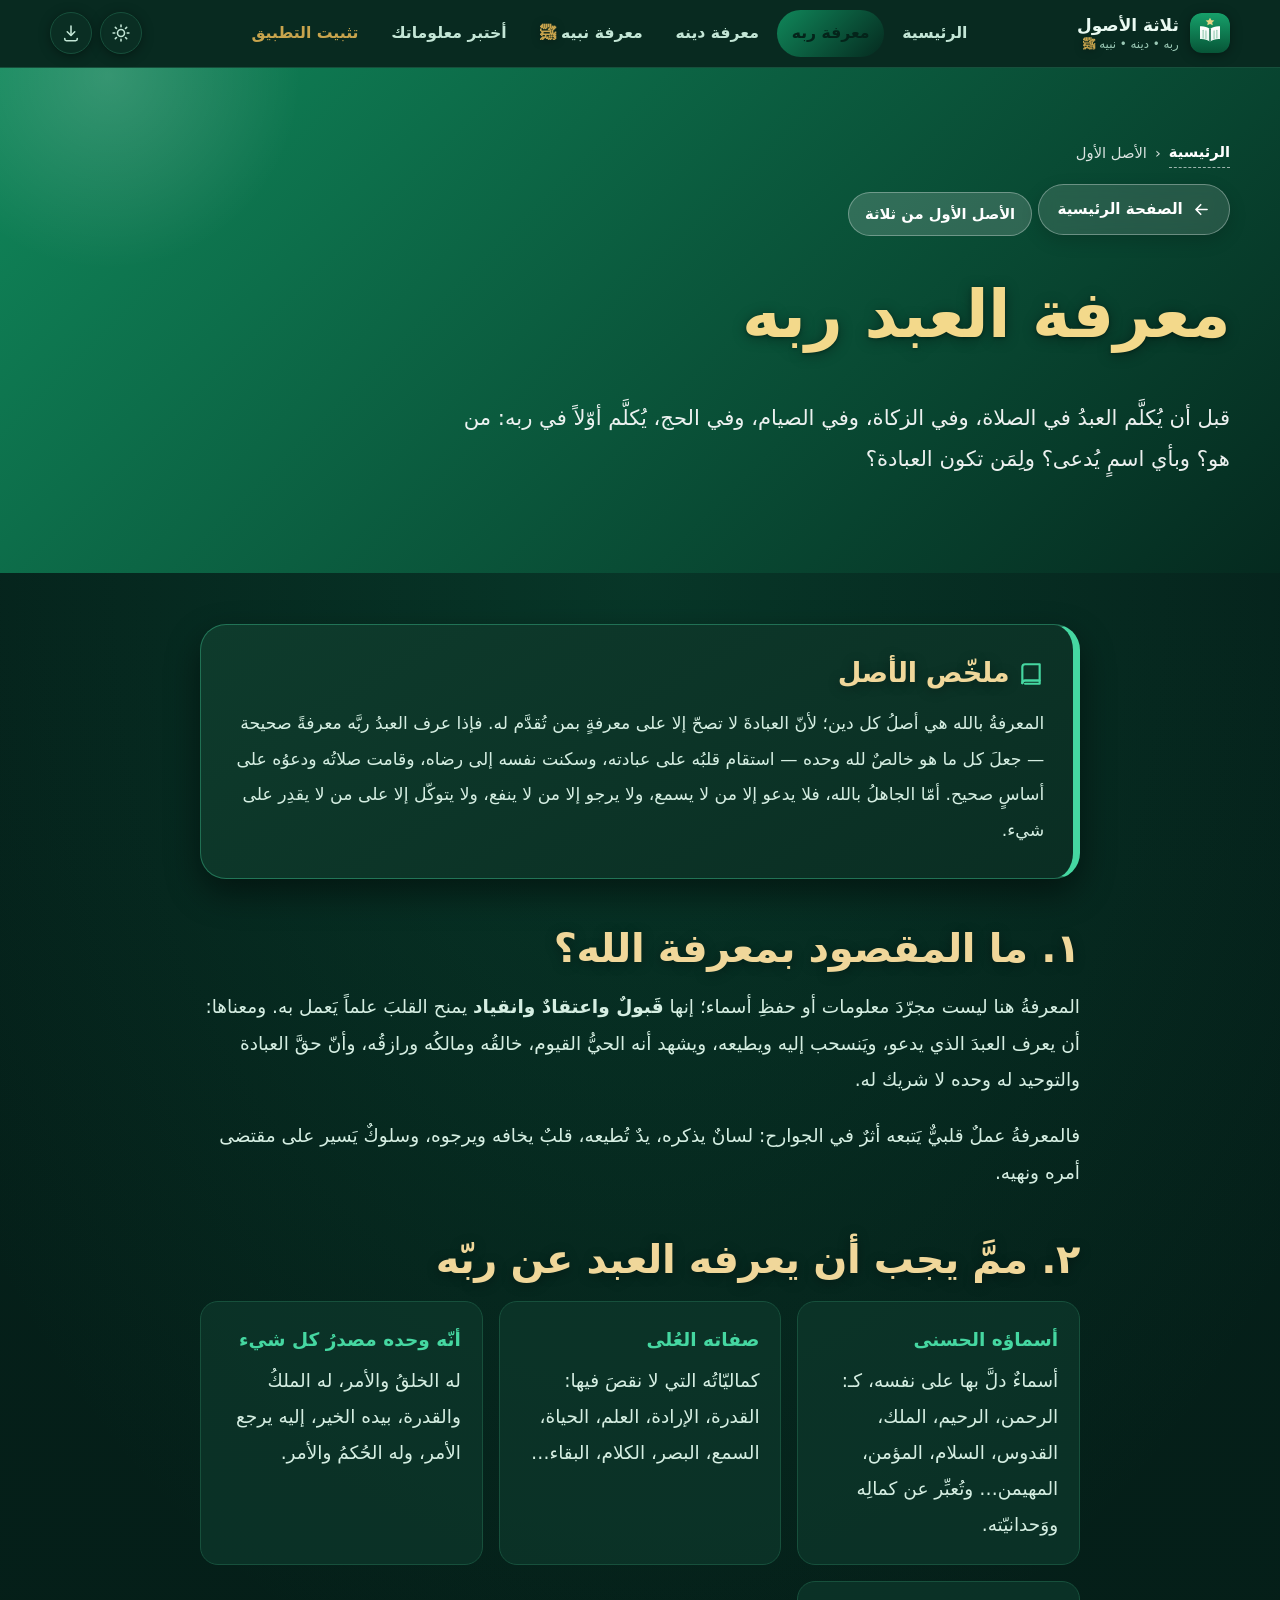
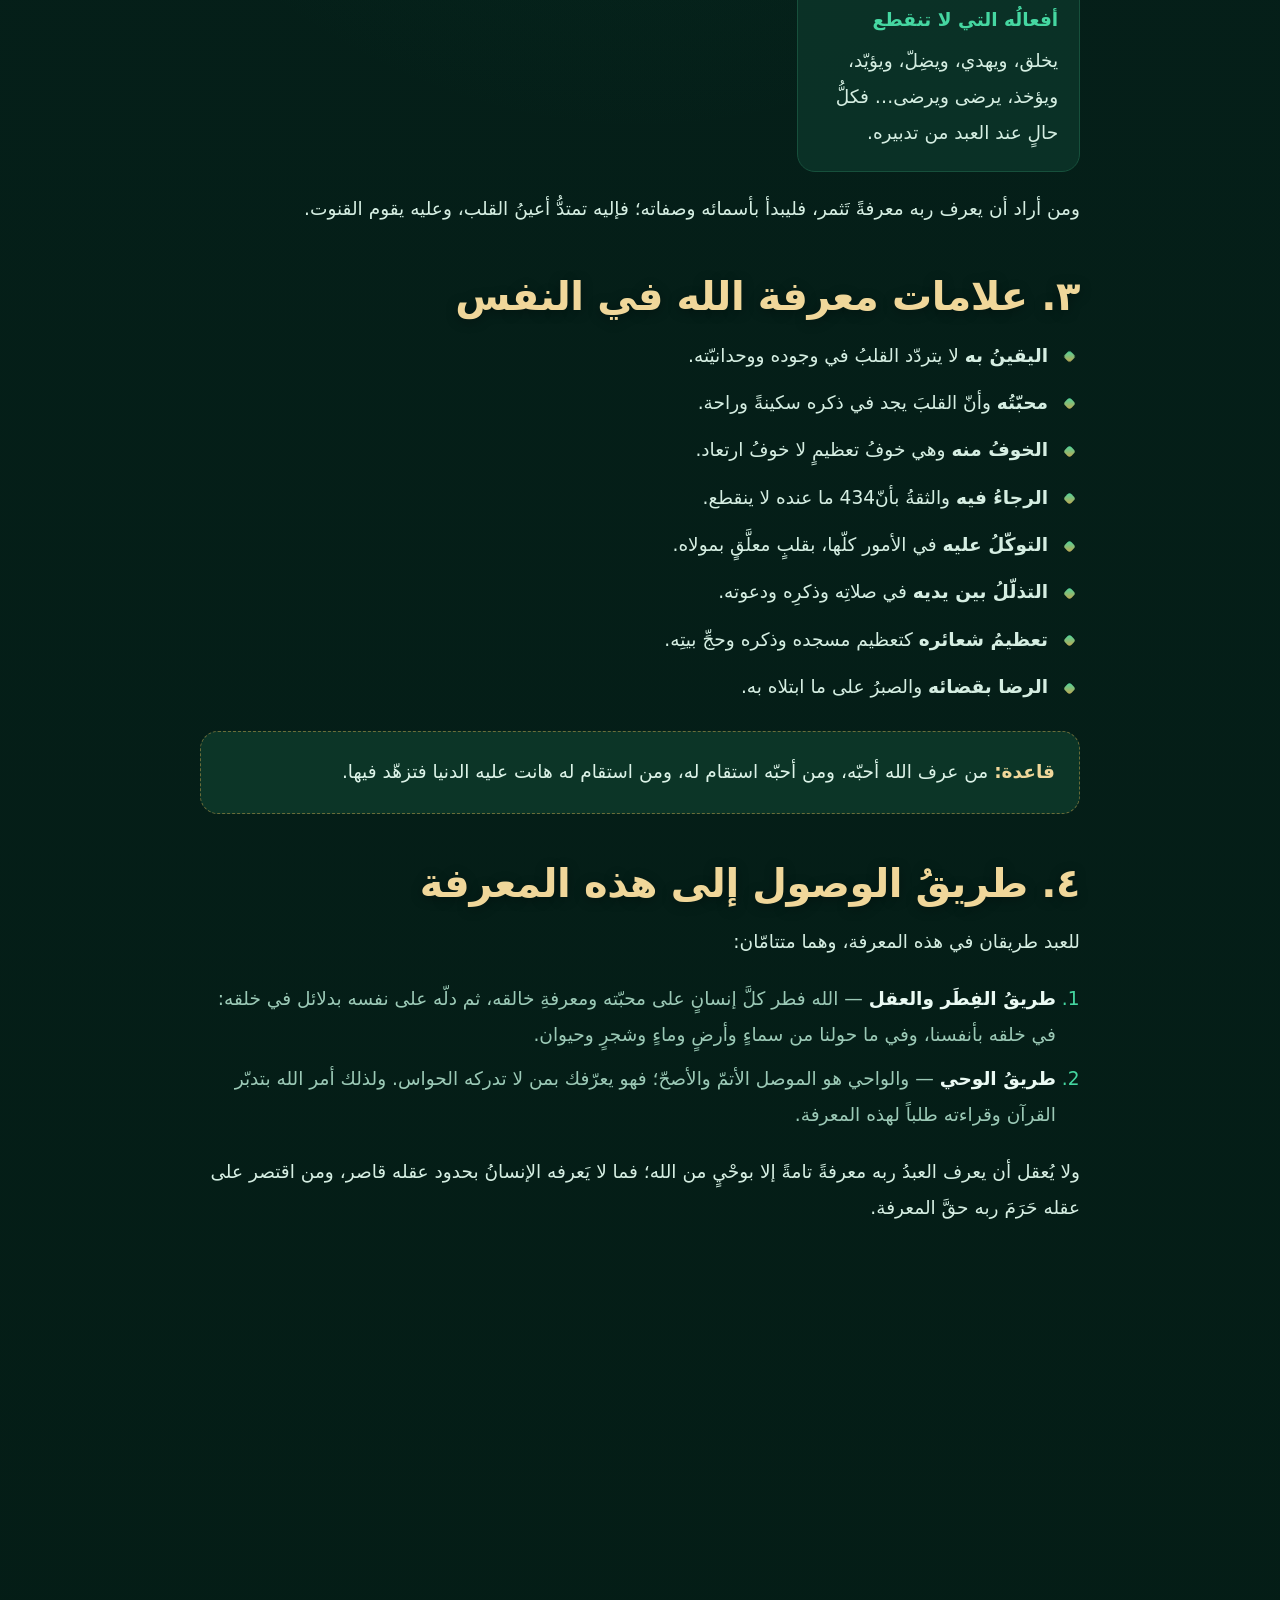
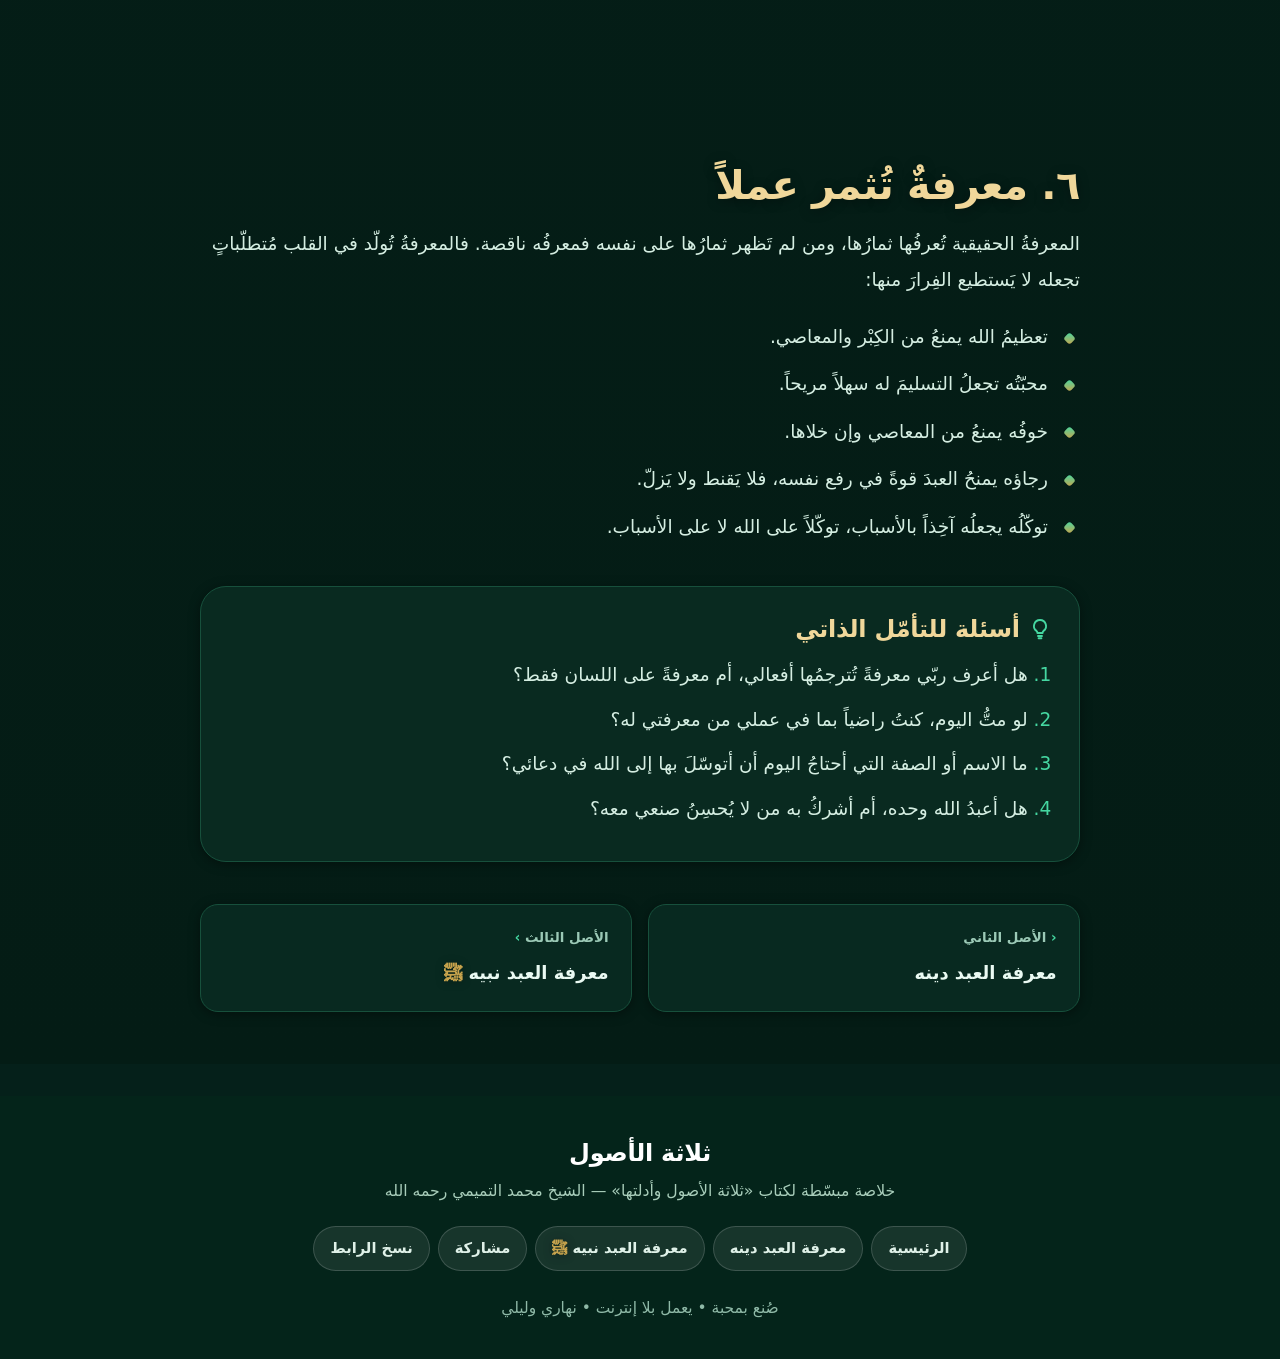
==== asl-1.html @ fb306913 "إضافة تثبيت التطبيق في القائمة الرئيسية + مسار موحد + تنبيه احتياطي" ====
<!DOCTYPE html>
<html lang="ar" dir="rtl">
<head>
<meta charset="UTF-8">
<meta name="viewport" content="width=device-width, initial-scale=1">
<title>الأصل الأول: معرفة العبد ربه | ثلاثة الأصول</title>
<meta name="description" content="أصل كل دين أن يعرف العبد ربه معرفة صحيحة؛ فيُنسب إليه ما هو خالص لله وحده، ويعبده على النحو الذي يريد.">
<meta name="theme-color" content="#0e8253">
<link rel="icon" href="assets/img/favicon-32.png" sizes="32x32" type="image/png">
<link rel="icon" href="assets/img/logo.svg" type="image/svg+xml">
<link rel="manifest" href="manifest.json">
<link rel="apple-touch-icon" href="assets/img/icon-180.png">
<meta name="mobile-web-app-capable" content="yes">
<meta name="apple-mobile-web-app-capable" content="yes">
<meta name="apple-mobile-web-app-status-bar-style" content="black-translucent">
<meta name="apple-mobile-web-app-title" content="ثلاثة الأصول">
<link rel="stylesheet" href="assets/css/styles.css">
</head>
<body class="page">

<div class="progress" aria-hidden="true"><span id="progressBar"></span></div>

<header class="header">
  <div class="container">
    <a class="brand" href="index.html" aria-label="الصفحة الرئيسية — ثلاثة الأصول">
      <img src="assets/img/logo.svg" alt="شعار ثلاثة الأصول" width="40" height="40">
      <span class="brand-text">
        <b>ثلاثة الأصول</b>
        <small>ربه • دينه • نبيه <span class="hz">ﷺ</span></small>
      </span>
    </a>

    <nav class="nav" id="primaryNav" aria-label="التنقل الرئيسي">
      <a href="index.html">الرئيسية</a>
      <a href="asl-1.html">معرفة ربه</a>
      <a href="asl-2.html">معرفة دينه</a>
      <a href="asl-3.html">معرفة نبيه <span class="hz">ﷺ</span></a>
      <a href="quiz.html">أختبر معلوماتك</a>
      <a href="#" id="installNavLink" class="nav-install">تثبيت التطبيق</a>
    </nav>

    <div class="header-tools">
      <button class="icon-btn theme-toggle" type="button" aria-pressed="false" title="تبديل الوضع الليلي/النهاري" aria-label="تبديل الوضع الليلي/النهاري">
        <svg class="sun" viewBox="0 0 24 24" aria-hidden="true"><circle cx="12" cy="12" r="4.2"/><path d="M12 2.5v2M12 19.5v2M2.5 12h2M19.5 12h2M5.2 5.2l1.4 1.4M17.4 17.4l1.4 1.4M18.8 5.2l-1.4 1.4M6.6 17.4l-1.4 1.4"/></svg>
        <svg class="moon" viewBox="0 0 24 24" aria-hidden="true"><path d="M20.5 14.3A8.6 8.6 0 0 1 9.7 3.5a8.6 8.6 0 1 0 10.8 10.8z"/></svg>
      </button>
      <button class="icon-btn install-btn" type="button" id="installBtn" hidden title="تثبيت الموقع على الجهاز" aria-label="تثبيت الموقع على الجهاز">
        <svg viewBox="0 0 24 24" aria-hidden="true"><path d="M12 3.5v11"/><path d="m7.5 10.5 4.5 4.5 4.5-4.5"/><path d="M4.5 18.5v.8a2 2 0 0 0 2 2h11a2 2 0 0 0 2-2v-.8"/></svg>
      </button>
      <button class="icon-btn nav-toggle" type="button" aria-expanded="false" aria-controls="primaryNav" aria-label="فتح القائمة">
        <svg class="bars" viewBox="0 0 24 24" aria-hidden="true"><path d="M4 7h16M4 12h16M4 17h16"/></svg>
        <svg class="close" viewBox="0 0 24 24" aria-hidden="true"><path d="M6 6l12 12M18 6L6 18"/></svg>
      </button>
    </div>
  </div>
</header>

<!-- ===================== ترويسة الصفحة ===================== -->
<section class="page-head">
  <div class="container">
    <nav class="crumbs" aria-label="مسار التصفح">
      <a href="index.html">الرئيسية</a>
      <span aria-hidden="true">‹</span>
      <span>الأصل الأول</span>
    </nav>
    <a class="home-btn" href="index.html" aria-label="العودة إلى الصفحة الرئيسية">
      <svg viewBox="0 0 24 24" aria-hidden="true"><path d="M19 12H5M11 18l-6-6 6-6"/></svg>
      الصفحة الرئيسية
    </a>
    <span class="eyebrow">الأصل الأول من ثلاثة</span>
    <h1>معرفة العبد ربه</h1>
    <p class="lead">
      قبل أن يُكلَّم العبدُ في الصلاة، وفي الزكاة، وفي الصيام، وفي الحج، يُكلَّم أوّلاً في ربه:
      من هو؟ وبأي اسمٍ يُدعى؟ ولِمَن تكون العبادة؟
    </p>
  </div>
</section>

<!-- ===================== المحتوى ===================== -->
<main class="prose">
  <div class="container-narrow">

    <!-- الملخص -->
    <aside class="summary reveal">
      <h2>
        <svg viewBox="0 0 24 24" aria-hidden="true"><path d="M4 5.5A2.5 2.5 0 0 1 6.5 3H20v15H6.5A2.5 2.5 0 0 0 4 20.5z"/><path d="M4 20.5A2.5 2.5 0 0 1 6.5 18H20v3H6.5"/></svg>
        ملخّص الأصل
      </h2>
      <p>
        المعرفةُ بالله هي أصلُ كل دين؛ لأنّ العبادةَ لا تصحّ إلا على معرفةٍ بمن تُقدَّم له.
        فإذا عرف العبدُ ربَّه معرفةً صحيحة — جعلَ كل ما هو خالصٌ لله وحده — استقام قلبُه على عبادته،
        وسكنت نفسه إلى رضاه، وقامت صلاتُه ودعوُه على أساسٍ صحيح. أمّا الجاهلُ بالله، فلا يدعو إلا من لا يسمع،
        ولا يرجو إلا من لا ينفع، ولا يتوكّل إلا على من لا يقدِر على شيء.
      </p>
    </aside>

    <!-- 1 -->
    <section class="reveal">
      <h2>١. ما المقصود بمعرفة الله؟</h2>
      <p>
        المعرفةُ هنا ليست مجرّدَ معلومات أو حفظِ أسماء؛ إنها <b>قَبولٌ واعتقادٌ وانقياد</b> يمنح القلبَ علماً يَعمل به.
        ومعناها: أن يعرف العبدَ الذي يدعو، ويَنسحب إليه ويطيعه، ويشهد أنه الحيُّ القيوم، خالقُه ومالكُه ورازقُه،
        وأنّ حقَّ العبادة والتوحيد له وحده لا شريك له.
      </p>
      <p>
        فالمعرفةُ عملٌ قلبيٌّ يَتبعه أثرٌ في الجوارح: لسانٌ يذكره، يدٌ تُطيعه، قلبٌ يخافه ويرجوه،
        وسلوكٌ يَسير على مقتضى أمره ونهيه.
      </p>
    </section>

    <!-- 2 -->
    <section class="reveal">
      <h2>٢. ممَّ يجب أن يعرفه العبد عن ربّه</h2>
      <div class="list-cards">
        <div>
          <b>أسماؤه الحسنى</b>
          أسماءٌ دلَّ بها على نفسه، كـ: الرحمن، الرحيم، الملك، القدوس، السلام، المؤمن، المهيمن…
          وتُعبِّر عن كمالِه ووَحدانيّته.
        </div>
        <div>
          <b>صفاته العُلى</b>
          كماليّاتُه التي لا نقصَ فيها: القدرة، الإرادة، العلم، الحياة، السمع، البصر، الكلام، البقاء…
        </div>
        <div>
          <b>أنّه وحده مصدرُ كل شيء</b>
          له الخلقُ والأمر، له الملكُ والقدرة، بيده الخير، إليه يرجع الأمر، وله الحُكمُ والأمر.
        </div>
        <div>
          <b>أفعالُه التي لا تنقطع</b>
          يخلق، ويهدي، ويضِلّ، ويؤيّد، ويؤخذ، يرضى ويرضى… فكلُّ حالٍ عند العبد من تدبيره.
        </div>
      </div>
      <p>
        ومن أراد أن يعرف ربه معرفةً تَثمر، فليبدأ بأسمائه وصفاته؛ فإليه تمتدُّ أعينُ القلب، وعليه يقوم القنوت.
      </p>
    </section>

    <!-- 3 -->
    <section class="reveal">
      <h2>٣. علامات معرفة الله في النفس</h2>
      <ul>
        <li><b>اليقينُ به</b> لا يتردّد القلبُ في وجوده ووحدانيّته.</li>
        <li><b>محبّتُه</b> وأنّ القلبَ يجد في ذكره سكينةً وراحة.</li>
        <li><b>الخوفُ منه</b> وهي خوفُ تعظيمٍ لا خوفُ ارتعاد.</li>
        <li><b>الرجاءُ فيه</b> والثقةُ بأنّ434 ما عنده لا ينقطع.</li>
        <li><b>التوكّلُ عليه</b> في الأمور كلّها، بقلبٍ معلَّقٍ بمولاه.</li>
        <li><b>التذلّلُ بين يديه</b> في صلاتِه وذكرِه ودعوته.</li>
        <li><b>تعظيمُ شعائره</b> كتعظيم مسجده وذكره وحجِّ بيتِه.</li>
        <li><b>الرضا بقضائه</b> والصبرُ على ما ابتلاه به.</li>
      </ul>
      <div class="note">
        <b>قاعدة:</b> من عرف الله أحبّه، ومن أحبّه استقام له، ومن استقام له هانت عليه الدنيا فتزهّد فيها.
      </div>
    </section>

    <!-- 4 -->
    <section class="reveal">
      <h2>٤. طريقُ الوصول إلى هذه المعرفة</h2>
      <p>للعبد طريقان في هذه المعرفة، وهما متتامّان:</p>
      <ol>
        <li>
          <b>طريقُ الفِطَر والعقل</b>
          <span class="muted">— الله فطر كلَّ إنسانٍ على محبّته ومعرفةِ خالقه، ثم دلّه على نفسه بدلائل في خلقه: في خلقه بأنفسنا، وفي ما حولنا من سماءٍ وأرضٍ وماءٍ وشجرٍ وحيوان.</span>
        </li>
        <li>
          <b>طريقُ الوحي</b>
          <span class="muted">— والواحي هو الموصل الأتمّ والأصحّ؛ فهو يعرّفك بمن لا تدركه الحواس. ولذلك أمر الله بتدبّر القرآن وقراءته طلباً لهذه المعرفة.</span>
        </li>
      </ol>
      <p class="muted">
        ولا يُعقل أن يعرف العبدُ ربه معرفةً تامةً إلا بوحْيٍ من الله؛ فما لا يَعرفه الإنسانُ بحدود عقله قاصر، ومن اقتصر على عقله حَرَمَ ربه حقَّ المعرفة.
      </p>
    </section>

    <!-- 5 -->
    <section class="reveal">
      <h2>٥. آثارُ معرفة الله في العبد</h2>
      <div class="info-grid">
        <div class="info-item"><b>عبادةٌ صحيحة</b> تَعرف فيها على الله وحده بالعبودية وحده لا غير، فينحاز قلبُه لله.</div>
        <div class="info-item"><b>تركُ المعاصي</b> — من يعرف عظمةَ من عصاه، لا ي还敢 أن يعصيه.</div>
        <div class="info-item"><b>تحسُّنُ الخُلق</b> أخلاقُه تَتحسّن بقدر معرفته، فتزداد عفةً ورحمةً ورؤوفية.</div>
        <div class="info-item"><b>فرحٌ وراحة</b> قلبه لا يَضيق؛ لأنه يعلم أنّه يحوّل عليه.</div>
        <div class="info-item"><b>ثقةٌ بالدين</b> لا يخاف ولا يرتاب في دينٍ جاء به محفوظٌ عند الله.</div>
        <div class="info-item"><b>عيشُ يوم القيامة</b> يتشبّه في الدنيا بأهل الآخرة في خوفِهم وطمعِهم.</div>
      </div>
    </section>

    <!-- 6 -->
    <section class="reveal">
      <h2>٦. معرفةٌ تُثمر عملاً</h2>
      <p>
        المعرفةُ الحقيقية تُعرفُها ثمارُها، ومن لم تَظهر ثمارُها على نفسه فمعرفُه ناقصة.
        فالمعرفةُ تُولّد في القلب مُتطلّباتٍ تجعله لا يَستطيع الفِرارَ منها:
      </p>
      <ul>
        <li>تعظيمُ الله يمنعُ من الكِبْر والمعاصي.</li>
        <li>محبّتُه تجعلُ التسليمَ له سهلاً مريحاً.</li>
        <li>خوفُه يمنعُ من المعاصي وإن خلاها.</li>
        <li>رجاؤه يمنحُ العبدَ قوةً في رفع نفسه، فلا يَقنط ولا يَزلّ.</li>
        <li>توكّلُه يجعلُه آخِذاً بالأسباب، توكّلاً على الله لا على الأسباب.</li>
      </ul>
    </section>

    <!-- تأمل -->
    <section class="reflect reveal">
      <h3>
        <svg viewBox="0 0 24 24" style="width:24px;height:24px;fill:none;stroke:var(--accent);stroke-width:1.9;stroke-linecap:round;stroke-linejoin:round" aria-hidden="true"><path d="M12 3a6 6 0 0 0-3.5 10.9c.6.5.9 1.2.9 1.9v.2h5.2v-.2c0-.7.3-1.4.9-1.9A6 6 0 0 0 12 3z"/><path d="M10 19h4M10.6 21.2h2.8"/></svg>
        أسئلة للتأمّل الذاتي
      </h3>
      <ol>
        <li>هل أعرف ربّي معرفةً تُترجمُها أفعالي، أم معرفةً على اللسان فقط؟</li>
        <li>لو متُّ اليوم، كنتُ راضياً بما في عملي من معرفتي له؟</li>
        <li>ما الاسم أو الصفة التي أحتاجُ اليوم أن أتوسّلَ بها إلى الله في دعائي؟</li>
        <li>هل أعبدُ الله وحده، أم أشركُ به من لا يُحسِنُ صنعي معه؟</li>
      </ol>
    </section>

    <!-- التنقّل بين الصفحات -->
    <nav class="pager" aria-label="التنقل بين الأصول">
      <a class="next" href="asl-2.html">
        <small><span class="arrow">‹</span> الأصل الثاني</small>
        <b>معرفة العبد دينه</b>
      </a>
      <a href="asl-3.html">
        <small>الأصل الثالث <span class="arrow">›</span></small>
        <b>معرفة العبد نبيه <span class="hz">ﷺ</span></b>
      </a>
    </nav>

  </div>
</main>

<footer class="footer">
  <div class="container">
    <h3>ثلاثة الأصول</h3>
    <p>خلاصة مبسّطة لكتاب «ثلاثة الأصول وأدلتها» — الشيخ محمد التميمي رحمه الله</p>
    <div class="footer-links">
      <a href="index.html">الرئيسية</a>
      <a href="asl-2.html">معرفة العبد دينه</a>
      <a href="asl-3.html">معرفة العبد نبيه <span class="hz">ﷺ</span></a>
      <a href="#" data-share>مشاركة</a>
      <a href="#" data-copy>نسخ الرابط</a>
    </div>
    <small>صُنع بمحبة • يعمل بلا إنترنت • نهاري وليلي</small>
  </div>
</footer>

<button class="to-top" type="button" aria-label="العودة إلى أعلى الصفحة">
  <svg viewBox="0 0 24 24" aria-hidden="true"><path d="M12 19V5M5 12l7-7 7 7"/></svg>
</button>

<script src="assets/js/app.js"></script>
</body>
</html>
---- assets/css/styles.css ----
/* ==========================================================================
   ثلاثة الأصول — ملف التنسيق الرئيسي
   الألوان: الأخضر والأبيض  |  الوضعان: النهاري والليلي
   ========================================================================== */

/* ---------- 1. المتغيرات ---------- */
:root {
  --green-950: #04241a;
  --green-900: #063a29;
  --green-800: #075537;
  --green-700: #0a6b45;
  --green-600: #0e8253;
  --green-500: #12a06a;
  --green-400: #35bd89;
  --green-100: #d9f2e6;
  --green-50: #edf9f3;
  --gold: #c8a44d;
  --gold-soft: #f0d79a;
  --gold-deep: #8a6a12;
  --gold-bright: #f3d98b;

  --bg: #f5fbf8;
  --bg-alt: #eaf7f1;
  --surface: #ffffff;
  --surface-2: #f2faf6;
  --text: #0d2019;
  --text-soft: #3f6355;
  --muted: #618577;
  --line: #d6ebe0;
  --accent: var(--green-700);
  --accent-soft: var(--green-100);
  --on-accent: #ffffff;
  --shadow-sm: 0 2px 10px rgba(6, 58, 41, .07);
  --shadow-md: 0 12px 30px rgba(6, 58, 41, .10);
  --shadow-lg: 0 26px 60px rgba(6, 58, 41, .16);
  --ring: 0 0 0 4px rgba(18, 160, 106, .28);

  --grad-title: linear-gradient(120deg, var(--green-800) 0%, var(--green-500) 55%, var(--green-700) 100%);
  --grad-brand: linear-gradient(135deg, var(--green-600) 0%, var(--green-800) 100%);

  --r-sm: 12px;
  --r-md: 18px;
  --r-lg: 26px;
  --r-pill: 999px;

  --header-h: 68px;
  --ease: cubic-bezier(.22, .61, .36, 1);
  --t-fast: .18s var(--ease);
  --t: .32s var(--ease);
  --t-slow: .6s var(--ease);

  --font-body: "Noto Naskh Arabic", "Segoe UI", Tahoma, "Geeza Pro", "Arabic Typesetting",
    "Traditional Arabic", system-ui, -apple-system, sans-serif;
  --font-display: "Cairo", "Tajawal", "Noto Kufi Arabic", "Segoe UI", Tahoma, "Geeza Pro", system-ui, sans-serif;
}

[data-theme="dark"] {
  --bg: #04120c;
  --bg-alt: #072018;
  --surface: #0a2119;
  --surface-2: #0d2a20;
  --text: #e8f6ef;
  --text-soft: #bcdcca;
  --muted: #8fb9a7;
  --line: #17402f;
  --accent: #3ecf9a;
  --accent-soft: #0d3a2a;
  --on-accent: #04241a;
  --shadow-sm: 0 2px 12px rgba(0, 0, 0, .40);
  --shadow-md: 0 14px 34px rgba(0, 0, 0, .48);
  --shadow-lg: 0 28px 64px rgba(0, 0, 0, .58);
  --ring: 0 0 0 4px rgba(62, 207, 154, .30);
  --grad-title: linear-gradient(120deg, #7ef0c0 0%, #ffffff 45%, #35bd89 100%);
  --grad-brand: linear-gradient(135deg, #0e8253 0%, #052e20 100%);
}

/* ---------- 2. الأساس ---------- */
*, *::before, *::after { box-sizing: border-box; }

html {
  scroll-behavior: smooth;
  scroll-padding-top: calc(var(--header-h) + 18px);
  -webkit-text-size-adjust: 100%;
}

body {
  margin: 0;
  font-family: var(--font-body);
  font-size: clamp(1.02rem, .96rem + .28vw, 1.16rem);
  line-height: 1.95;
  color: var(--text);
  background: var(--bg);
  overflow-x: hidden;
  min-height: 100vh;
  animation: page-in .5s var(--ease) both;
  transition: background-color var(--t), color var(--t);
}

body.leaving { opacity: 0; transform: translateY(-10px) scale(.995); transition: opacity .26s var(--ease), transform .26s var(--ease); }

@keyframes page-in { from { opacity: 0; transform: translateY(12px); } to { opacity: 1; transform: none; } }

h1, h2, h3, h4 {
  font-family: var(--font-display);
  font-weight: 800;
  line-height: 1.35;
  margin: 0 0 .5em;
  letter-spacing: -.01em;
}

h1 { font-size: clamp(2.1rem, 1.3rem + 4vw, 4.1rem); }
h2 { font-size: clamp(1.55rem, 1.15rem + 1.9vw, 2.5rem); }
h3 { font-size: clamp(1.15rem, 1rem + .7vw, 1.5rem); }
p  { margin: 0 0 1.1em; }

a { color: var(--accent); text-decoration: none; transition: color var(--t-fast); }
a:hover { color: var(--green-500); }
img { max-width: 100%; display: block; }
ul, ol { margin: 0 0 1.1em; padding-inline-start: 1.4em; }
li { margin-bottom: .45em; }
li::marker { color: var(--accent); }

:focus-visible {
  outline: none;
  box-shadow: var(--ring);
  border-radius: var(--r-sm);
}

::selection { background: var(--accent); color: var(--on-accent); }

/* ---------- 3. أدوات مساعدة ---------- */
.container { width: min(1180px, 100% - 2.2rem); margin-inline: auto; }
.container-narrow { width: min(880px, 100% - 2.2rem); margin-inline: auto; }
.section { padding-block: clamp(2.6rem, 1.6rem + 3.4vw, 5rem); }
.center { text-align: center; }
.lead { font-size: clamp(1.06rem, 1rem + .45vw, 1.32rem); color: var(--text-soft); }
.muted { color: var(--muted); }
.sr-only {
  position: absolute; width: 1px; height: 1px; padding: 0; margin: -1px;
  overflow: hidden; clip: rect(0 0 0 0); white-space: nowrap; border: 0;
}

/* عنوان عريض جذّاب */
.headline {
  font-family: var(--font-display);
  font-weight: 800;
  font-size: clamp(1.9rem, 1.1rem + 3.6vw, 3.6rem);
  line-height: 1.28;
  background: var(--grad-title);
  -webkit-background-clip: text;
  background-clip: text;
  color: transparent;
  margin: 0 0 .35em;
}

.section-title { position: relative; display: inline-block; margin-bottom: 1.2rem; }
.section-title::after {
  content: "";
  position: absolute;
  inset-inline-start: 0;
  bottom: -.45em;
  width: 74px; height: 5px;
  border-radius: var(--r-pill);
  background: var(--grad-brand);
}
.section-title.centered { display: block; text-align: center; }
.section-title.centered::after { left: 50%; transform: translateX(-50%); }

.eyebrow {
  display: inline-flex; align-items: center; gap: .5rem;
  background: var(--accent-soft); color: var(--accent);
  border: 1px solid var(--line);
  padding: .42rem 1rem; border-radius: var(--r-pill);
  font-weight: 700; font-size: .92rem; margin-bottom: 1rem;
}

/* أزرار */
.btn {
  --btn-bg: var(--grad-brand);
  display: inline-flex; align-items: center; justify-content: center; gap: .6rem;
  padding: .85rem 1.6rem;
  border: 0; border-radius: var(--r-pill);
  background: var(--btn-bg); color: var(--on-accent);
  font-family: var(--font-display); font-weight: 700; font-size: 1rem;
  cursor: pointer; box-shadow: var(--shadow-sm);
  transition: transform var(--t-fast), box-shadow var(--t), filter var(--t-fast);
  position: relative; overflow: hidden;
}
.btn:hover { transform: translateY(-3px); box-shadow: var(--shadow-md); color: var(--on-accent); filter: brightness(1.06); }
.btn:active { transform: translateY(-1px) scale(.99); }
.btn-ghost {
  background: transparent; color: var(--accent);
  border: 2px solid var(--accent); box-shadow: none;
}
.btn-ghost:hover { background: var(--accent-soft); color: var(--accent); }
.btn-light { background: rgba(255,255,255,.95); color: var(--green-800); }
[data-theme="dark"] .btn-light { background: #e9f7f0; color: var(--green-900); }
.btn-row { display: flex; flex-wrap: wrap; gap: .8rem; justify-content: center; margin-top: 1.8rem; }

/* ---------- 4. شريط تقدّم القراءة ---------- */
.progress {
  position: fixed; inset-block-start: 0; inset-inline: 0;
  height: 4px; background: transparent; z-index: 90; pointer-events: none;
}
.progress span {
  display: block; height: 100%; width: 0;
  background: linear-gradient(90deg, var(--green-500), var(--gold-soft), var(--green-600));
  border-radius: 0 var(--r-pill) var(--r-pill) 0;
  box-shadow: 0 0 12px rgba(18,160,106,.55);
  transition: width .1s linear;
}

/* ---------- 5. الترويسة ---------- */
.header {
  position: sticky; top: 0; z-index: 80;
  height: var(--header-h);
  display: flex; align-items: center;
  background: color-mix(in srgb, var(--surface) 82%, transparent);
  backdrop-filter: saturate(160%) blur(14px);
  -webkit-backdrop-filter: saturate(160%) blur(14px);
  border-bottom: 1px solid var(--line);
  transition: box-shadow var(--t), background-color var(--t), border-color var(--t);
}
.header.scrolled { box-shadow: var(--shadow-sm); }
.header .container { display: flex; align-items: center; gap: 1rem; justify-content: space-between; }

.brand { display: flex; align-items: center; gap: .7rem; color: var(--text); font-weight: 800; }
.brand:hover { color: var(--text); }
.brand img { width: 40px; height: 40px; border-radius: 12px; box-shadow: var(--shadow-sm); transition: transform var(--t); }
.brand:hover img { transform: rotate(-6deg) scale(1.06); }
.brand-text { display: flex; flex-direction: column; line-height: 1.25; }
.brand-text b { font-family: var(--font-display); font-size: 1.06rem; }
.brand-text small { color: var(--muted); font-size: .74rem; font-weight: 500; }

.nav { display: flex; align-items: center; gap: .25rem; }
.nav a {
  padding: .5rem .9rem; border-radius: var(--r-pill);
  color: var(--text-soft); font-weight: 600; font-size: .98rem;
  transition: background-color var(--t-fast), color var(--t-fast), transform var(--t-fast);
}
.nav a:hover { background: var(--accent-soft); color: var(--accent); transform: translateY(-1px); }
.nav a[aria-current="page"] { background: var(--grad-brand); color: var(--on-accent); }
/* رابط التثبيت في القائمة — مميّز بالذهبي */
.nav a.nav-install { color: var(--gold-deep, #8a6a12); font-weight: 800; }
.nav a.nav-install:hover { background: rgba(200, 164, 77, .18); color: var(--gold-deep, #8a6a12); }
[data-theme="dark"] .nav a.nav-install,
body.page .nav a.nav-install { color: var(--gold, #c8a44d); }
[data-theme="dark"] .nav a.nav-install:hover,
body.page .nav a.nav-install:hover { background: rgba(200, 164, 77, .16); color: var(--gold-soft, #f0d79a); }

.header-tools { display: flex; align-items: center; gap: .5rem; }

.icon-btn {
  width: 42px; height: 42px; display: grid; place-items: center;
  border-radius: var(--r-pill); border: 1px solid var(--line);
  background: var(--surface); color: var(--text-soft); cursor: pointer;
  box-shadow: var(--shadow-sm);
  transition: transform var(--t), background-color var(--t-fast), color var(--t-fast), border-color var(--t-fast);
}
.icon-btn:hover { transform: translateY(-2px) rotate(-8deg); color: var(--accent); border-color: var(--accent); }
.icon-btn svg { width: 20px; height: 20px; fill: none; stroke: currentColor; stroke-width: 1.9; stroke-linecap: round; stroke-linejoin: round; }
/* hidden يجب أن يُخفي الزر فعلاً رغم display:grid */
.icon-btn[hidden] { display: none; }
.theme-toggle .moon { display: none; }
[data-theme="dark"] .theme-toggle .sun { display: none; }
[data-theme="dark"] .theme-toggle .moon { display: block; }

.nav-toggle { display: none; }

/* ---------- 6. البطل (الصفحة الرئيسية) ---------- */
.hero {
  position: relative;
  min-height: min(88vh, 820px);
  display: grid; place-items: center;
  text-align: center;
  padding: clamp(3rem, 2rem + 5vw, 6rem) 0;
  overflow: hidden;
  isolation: isolate;
}
.hero-media { position: absolute; inset: 0; z-index: -2; }
.hero-media img {
  width: 100%; height: 100%; object-fit: cover;
  animation: hero-zoom 16s var(--ease) both;
}
@keyframes hero-zoom { from { transform: scale(1.1); } to { transform: scale(1); } }
.hero-media::after {
  content: ""; position: absolute; inset: 0;
  background:
    linear-gradient(180deg, rgba(4,36,26,.80) 0%, rgba(6,58,41,.86) 45%, rgba(4,36,26,.94) 100%),
    radial-gradient(120% 80% at 50% 0%, rgba(18,160,106,.45), transparent 60%);
}
.hero-inner { color: #fff; max-width: 900px; }
.hero h1 { color: #fff; text-shadow: 0 10px 40px rgba(0,0,0,.45); margin-bottom: .35em; margin-top: 0; }
.hero h1 .accent { color: var(--gold-soft); }
.hero .lead { color: rgba(255,255,255,.9); max-width: 44ch; margin-inline: auto; }
.hero .eyebrow { background: rgba(255,255,255,.14); color: #fff; border-color: rgba(255,255,255,.28); backdrop-filter: blur(6px); }
/* زر شفاف فوق خلفية داكنة */
.hero .btn-ghost {
  color: #fff;
  border-color: rgba(255,255,255,.65);
  background: rgba(255,255,255,.08);
  backdrop-filter: blur(6px);
}
.hero .btn-ghost:hover {
  background: rgba(255,255,255,.2);
  color: #fff;
  border-color: #fff;
}
.hero-badges { display: flex; flex-wrap: wrap; gap: .6rem; justify-content: center; margin-top: 1.6rem; }

/* السؤال والجواب في الواجهة */
.hero-question {
  margin: 1.5rem auto .6rem;
  max-width: 52ch;
  font-family: var(--font-display);
  font-size: clamp(1rem, .94rem + .5vw, 1.22rem);
  font-weight: 600;
  color: rgba(255, 255, 255, .92);
  line-height: 1.9;
}
.hero-answer {
  /* يناسب حجم الكتابة تماماً */
  width: fit-content;
  max-width: 100%;
  margin: 0 auto;
  font-family: var(--font-display);
  font-size: clamp(1.05rem, .95rem + .6vw, 1.35rem);
  font-weight: 800;
  line-height: 1.9;
  color: #ffffff;
  padding: .8rem 1.4rem;
  border-radius: var(--r-lg);
  background: linear-gradient(150deg, rgba(8, 58, 41, .82) 0%, rgba(4, 36, 26, .88) 100%);
  border: 2px solid rgba(200, 164, 77, .55);
  box-shadow:
    inset 0 1px 0 rgba(255, 255, 255, .14),
    0 10px 30px rgba(0, 0, 0, .3);
  backdrop-filter: blur(8px);
  position: relative;
  transition: transform var(--t), box-shadow var(--t), border-color var(--t);
}
.hero-answer .hz { color: var(--gold-soft, #f0d79a); }
[data-theme="dark"] .hero-answer {
  color: #ffffff;
  background: linear-gradient(150deg, rgba(4, 30, 22, .92) 0%, rgba(3, 20, 15, .94) 100%);
  border-color: rgba(200, 164, 77, .45);
}
.hero-answer:hover {
  transform: translateY(-4px);
  border-color: rgba(240, 215, 154, .8);
  box-shadow:
    inset 0 1px 0 rgba(255, 255, 255, .2),
    0 16px 40px rgba(0, 0, 0, .38);
}
[data-theme="dark"] .hero-answer:hover { border-color: rgba(240, 215, 154, .75); }
/* بدون أسهم في الطرفين — الإطار بسيط يناسب النص فقط */
.hero-answer::before,
.hero-answer::after { content: none; }
.hero-badges > span {
  padding: .45rem 1.05rem; border-radius: var(--r-pill);
  background: rgba(255,255,255,.12); border: 1px solid rgba(255,255,255,.26);
  font-weight: 700; font-size: .92rem; backdrop-filter: blur(6px);
  transition: transform var(--t-fast), background-color var(--t-fast);
}
.hero-badges > span:hover { transform: translateY(-3px); background: rgba(255,255,255,.22); }
.scroll-hint {
  position: absolute; inset-block-end: 1.4rem; inset-inline-start: 50%;
  transform: translateX(-50%);
  color: rgba(255,255,255,.8); font-size: .82rem;
  display: grid; justify-items: center; gap: .3rem;
}
.scroll-hint i {
  width: 22px; height: 34px; border: 2px solid rgba(255,255,255,.55); border-radius: var(--r-pill);
  position: relative;
}
.scroll-hint i::after {
  content: ""; position: absolute; inset-inline-start: 50%; top: 7px;
  width: 4px; height: 7px; border-radius: 2px; background: #fff;
  transform: translateX(-50%); animation: dot 1.8s var(--ease) infinite;
}
@keyframes dot { 0%,100% { opacity: 0; transform: translate(-50%, 0); } 40% { opacity: 1; transform: translate(-50%, 8px); } }

/* ---------- 7. بطاقات الأصول ---------- */
.cards { display: grid; gap: 1.4rem; grid-template-columns: repeat(auto-fit, minmax(275px, 1fr)); }

.card {
  position: relative; display: flex; flex-direction: column; gap: .7rem;
  padding: 2rem 1.7rem 1.8rem;
  background: var(--surface); border: 1px solid var(--line);
  border-radius: var(--r-lg); box-shadow: var(--shadow-sm);
  text-decoration: none; color: var(--text); overflow: hidden;
  transition: transform var(--t), box-shadow var(--t), border-color var(--t), background-color var(--t);
}
.card::before {
  content: ""; position: absolute; inset-block-start: 0; inset-inline: 0; height: 5px;
  background: var(--grad-brand);
  transform: scaleX(0); transform-origin: right;
  transition: transform var(--t-slow);
}
.card:hover, .card:focus-visible {
  transform: translateY(-9px);
  box-shadow: var(--shadow-lg);
  border-color: var(--green-400);
  color: var(--text);
}
.card:hover::before, .card:focus-visible::before { transform: scaleX(1); }

.card-icon {
  width: 74px; height: 74px; border-radius: 22px;
  display: grid; place-items: center; margin-bottom: .3rem;
  background: var(--accent-soft); color: var(--accent);
  box-shadow: inset 0 0 0 1px var(--line);
  transition: transform var(--t), background-color var(--t), color var(--t);
}
.card-icon svg { width: 38px; height: 38px; fill: none; stroke: currentColor; stroke-width: 1.6; stroke-linecap: round; stroke-linejoin: round; }
.card:hover .card-icon {
  transform: translateY(-4px) rotate(-7deg) scale(1.06);
  background: var(--grad-brand); color: var(--on-accent);
}
.card-num {
  position: absolute; inset-block-start: 1.2rem; inset-inline-end: 1.6rem;
  font-family: var(--font-display); font-size: 2.4rem; font-weight: 800;
  color: var(--accent); opacity: .16; line-height: 1;
  transition: opacity var(--t), transform var(--t);
}
.card:hover .card-num { opacity: .32; transform: scale(1.12); }
.card h3 { margin: 0; }
.card p { margin: 0; color: var(--text-soft); font-size: 1rem; line-height: 1.85; }
.card-cta {
  margin-top: auto; padding-top: .9rem;
  display: inline-flex; align-items: center; gap: .45rem;
  color: var(--accent); font-weight: 700;
}
.card-cta svg { width: 18px; height: 18px; fill: none; stroke: currentColor; stroke-width: 2.2; stroke-linecap: round; stroke-linejoin: round; transition: transform var(--t-fast); }
.card:hover .card-cta svg { transform: translateX(-6px); }

/* ---------- 7ب. الإطار الذهبي حول الأصول الثلاثة ---------- */
.cards-frame {
  position: relative;
  margin-top: 2.4rem;
  padding: clamp(1.1rem, .5rem + 1.6vw, 1.9rem);
  border-radius: calc(var(--r-lg) + 12px);
  background:
    linear-gradient(160deg, rgba(240, 215, 154, .16) 0%, rgba(200, 164, 77, .06) 45%, rgba(240, 215, 154, .12) 100%);
  border: 2px solid rgba(200, 164, 77, .55);
  box-shadow:
    0 0 0 6px rgba(200, 164, 77, .08),
    0 24px 56px rgba(6, 58, 41, .18),
    inset 0 1px 0 rgba(255, 255, 255, .35);
  transition: border-color var(--t), box-shadow var(--t);
}
.cards-frame:hover {
  border-color: rgba(200, 164, 77, .85);
  box-shadow:
    0 0 0 7px rgba(200, 164, 77, .12),
    0 28px 64px rgba(6, 58, 41, .24),
    inset 0 1px 0 rgba(255, 255, 255, .45);
}
/* زوايا مزخرفة */
.frame-corner {
  position: absolute;
  width: 26px; height: 26px;
  border: 3px solid var(--gold);
  opacity: .9;
  transition: opacity var(--t), width var(--t), height var(--t);
}
.cards-frame:hover .frame-corner { opacity: 1; width: 30px; height: 30px; }
.frame-corner.tl { top: 10px; inset-inline-start: 10px; border-inline-end: 0; border-block-end: 0; border-start-start-radius: 12px; }
.frame-corner.tr { top: 10px; inset-inline-end: 10px; border-inline-start: 0; border-block-end: 0; border-start-end-radius: 12px; }
.frame-corner.bl { bottom: 10px; inset-inline-start: 10px; border-inline-end: 0; border-block-start: 0; border-end-start-radius: 12px; }
.frame-corner.br { bottom: 10px; inset-inline-end: 10px; border-inline-start: 0; border-block-start: 0; border-end-end-radius: 12px; }

/* وضع ليلي */
[data-theme="dark"] .cards-frame {
  background:
    linear-gradient(160deg, rgba(240, 215, 154, .13) 0%, rgba(200, 164, 77, .05) 45%, rgba(240, 215, 154, .1) 100%);
  border-color: rgba(200, 164, 77, .5);
  box-shadow:
    0 0 0 6px rgba(200, 164, 77, .06),
    0 24px 56px rgba(0, 0, 0, .45),
    inset 0 1px 0 rgba(255, 255, 255, .08);
}
[data-theme="dark"] .cards-frame:hover {
  border-color: rgba(240, 215, 154, .8);
  box-shadow:
    0 0 0 7px rgba(200, 164, 77, .1),
    0 28px 64px rgba(0, 0, 0, .55),
    inset 0 1px 0 rgba(255, 255, 255, .12);
}
[data-theme="dark"] .frame-corner { border-color: var(--gold-soft); }

/* البطاقات داخل الإطار: بلا حدّ منفرد لتظهر الحدود unified */
.cards-frame .cards { margin-top: 0; }
.cards-frame .card {
  background: color-mix(in srgb, var(--surface) 88%, transparent);
  backdrop-filter: blur(4px);
}
[data-theme="dark"] .cards-frame .card { background: rgba(10, 46, 35, .78); }
.cards-frame .card::before { background: linear-gradient(90deg, var(--gold-soft), var(--gold), var(--gold-soft)); }

/* ---------- 8. أقسام المحتوى ---------- */
.band { background: var(--bg-alt); border-block: 1px solid var(--line); }

.info-grid { display: grid; gap: 1.2rem; grid-template-columns: repeat(auto-fit, minmax(240px, 1fr)); }
.info-item {
  padding: 1.5rem 1.4rem; border-radius: var(--r-md);
  background: var(--surface); border: 1px solid var(--line);
  transition: transform var(--t), box-shadow var(--t), border-color var(--t);
}
.info-item:hover { transform: translateY(-6px); box-shadow: var(--shadow-md); border-color: var(--green-400); }
.info-item b { display: block; font-family: var(--font-display); font-size: 1.1rem; margin-bottom: .35rem; color: var(--green-700); }
[data-theme="dark"] .info-item b { color: var(--green-400); }

/* ---------- 9. ترويسة الصفحات الداخلية ---------- */
.page-head {
  position: relative; overflow: hidden; isolation: isolate;
  padding-block: clamp(2.6rem, 2rem + 3vw, 4.4rem);
  background: var(--grad-brand); color: #fff;
}
.page-head::after {
  content: ""; position: absolute; inset-block-start: -40%; inset-inline-end: -8%;
  width: 420px; height: 420px; border-radius: 50%;
  background: radial-gradient(circle, rgba(255,255,255,.16), transparent 65%);
  z-index: -1;
}
.page-head h1 {
  color: var(--gold-bright, #f3d98b);
  margin-bottom: .3em;
  line-height: 1.9;
  text-shadow: 0 2px 14px rgba(0, 0, 0, .38), 0 1px 3px rgba(0, 0, 0, .3);
}
/* رمز ﷺ وحده داخل العناوين: يحتاج ارتفاع سطر أكبر */
.page-head h1 .honorific {
  font-size: .72em;
  vertical-align: middle;
  line-height: 1;
  display: inline-block;
  margin-inline-start: .1em;
  white-space: nowrap;
}
.page-head .lead { color: rgba(255,255,255,.92); max-width: 60ch; }
[data-theme="dark"] .page-head h1 {
  color: var(--gold-soft, #f0d79a);
  text-shadow: 0 2px 16px rgba(0, 0, 0, .55);
}
.page-head .eyebrow { background: rgba(255,255,255,.16); color: #fff; border-color: rgba(255,255,255,.3); }
[data-theme="dark"] .page-head { background: var(--grad-brand); }
[data-theme="dark"] .page-head .lead { color: #d6ece1; }

.crumbs { display: flex; flex-wrap: wrap; gap: .5rem; align-items: center; font-size: .92rem; color: rgba(255,255,255,.85); margin-bottom: 1rem; }
.crumbs a { color: #fff; font-weight: 700; border-bottom: 1px dashed rgba(255,255,255,.6); }
.crumbs a:hover { color: var(--gold-soft); border-color: var(--gold-soft); }

/* زر العودة للرئيسية داخل ترويسة الصفحات */
.home-btn {
  display: inline-flex; align-items: center; gap: .55rem;
  padding: .6rem 1.15rem;
  border-radius: var(--r-pill);
  background: rgba(255, 255, 255, .12);
  border: 1px solid rgba(255, 255, 255, .32);
  color: #fff; font-family: var(--font-display); font-weight: 700; font-size: .95rem;
  backdrop-filter: blur(8px);
  box-shadow: 0 6px 18px rgba(0, 0, 0, .16);
  transition: transform var(--t), background-color var(--t), border-color var(--t), box-shadow var(--t);
}
.home-btn svg {
  width: 19px; height: 19px; flex: none;
  fill: none; stroke: currentColor; stroke-width: 2.1;
  stroke-linecap: round; stroke-linejoin: round;
  transition: transform var(--t);
}
.home-btn:hover {
  color: #fff;
  background: rgba(255, 255, 255, .22);
  border-color: rgba(255, 255, 255, .6);
  transform: translateY(-3px);
  box-shadow: 0 12px 26px rgba(0, 0, 0, .24);
}
.home-btn:hover svg { transform: translateX(4px) rotate(-12deg); }
.home-btn:active { transform: translateY(-1px) scale(.99); }

/* ---------- 10. محتوى الصفحة ---------- */
/* ---------- 8ب. مربعات المسائل الأربع ---------- */
.steps-lead {
  display: inline-grid; gap: .4rem;
  margin: 1.4rem auto 0; padding: 0; list-style: none;
  text-align: start;
  counter-reset: step;
}
.steps-lead li {
  position: relative; padding-inline-start: 2.1rem; margin: 0;
  color: var(--text-soft); font-size: 1.04rem; line-height: 1.95;
}
.steps-lead li::before {
  counter-increment: step; content: counter(step);
  position: absolute; inset-inline-start: 0; inset-block-start: .28em;
  width: 1.5rem; height: 1.5rem; border-radius: 50%;
  display: grid; place-items: center;
  background: var(--grad-brand); color: var(--on-accent);
  font-size: .82rem; font-weight: 800; font-family: var(--font-display);
}
.steps-lead b { color: var(--accent); font-family: var(--font-display); }

.masafiq {
  display: grid; gap: 1.3rem; margin-top: 2.4rem;
  position: relative;
  padding: clamp(1.1rem, .5rem + 1.6vw, 1.9rem);
  border-radius: calc(var(--r-lg) + 12px);
  background: linear-gradient(160deg, rgba(240,215,154,.15) 0%, rgba(200,164,77,.05) 45%, rgba(240,215,154,.11) 100%);
  border: 2px solid rgba(200, 164, 77, .55);
  box-shadow:
    0 0 0 6px rgba(200, 164, 77, .08),
    0 24px 56px rgba(6, 58, 41, .18),
    inset 0 1px 0 rgba(255, 255, 255, .35);
  transition: border-color var(--t), box-shadow var(--t);
}
.masafiq:hover {
  border-color: rgba(200, 164, 77, .85);
  box-shadow:
    0 0 0 7px rgba(200, 164, 77, .12),
    0 28px 64px rgba(6, 58, 41, .24),
    inset 1px 0 0 rgba(255, 255, 255, .45);
}
/* زوايا ذهبية مزخرفة */
.masafiq::before, .masafiq::after {
  content: ""; position: absolute;
  width: 26px; height: 26px;
  border: 3px solid var(--gold);
  opacity: .9;
  transition: opacity var(--t), width var(--t), height var(--t);
}
.masafiq::before {
  top: 10px; inset-inline-start: 10px;
  border-inline-end: 0; border-block-end: 0;
  border-start-start-radius: 12px;
}
.masafiq::after {
  bottom: 10px; inset-inline-end: 10px;
  border-inline-start: 0; border-block-start: 0;
  border-end-end-radius: 12px;
}
.masafiq:hover::before, .masafiq:hover::after { opacity: 1; width: 30px; height: 30px; }

.masafa-card {
  position: relative;
  padding: 1.9rem 1.8rem 1.7rem;
  border-radius: var(--r-md);
  background: color-mix(in srgb, var(--surface) 90%, transparent);
  border: 1px solid var(--line);
  box-shadow: var(--shadow-sm);
  transition: transform var(--t), box-shadow var(--t), border-color var(--t), background-color var(--t);
}
.masafa-card:hover {
  transform: translateY(-6px);
  box-shadow: var(--shadow-md);
  border-color: var(--green-400);
  background: var(--surface);
}
.masafa-num {
  position: absolute; inset-block-start: 1.1rem; inset-inline-end: 1.4rem;
  width: 46px; height: 46px; border-radius: 50%;
  display: grid; place-items: center;
  background: linear-gradient(140deg, var(--gold-soft), var(--gold));
  color: var(--green-900, #04241a);
  font-family: var(--font-display); font-weight: 800; font-size: 1.2rem;
  box-shadow: 0 6px 16px rgba(0, 0, 0, .18);
}
.masafa-head { margin-bottom: .8rem; padding-inline-end: 3.6rem; }
.masafa-head h3 {
  margin: 0 0 .5rem; color: var(--accent);
  font-size: clamp(1.15rem, 1.02rem + .65vw, 1.5rem);
}
.masafa-tag {
  margin: 0 0 .3rem;
  font-size: .95rem; font-weight: 700;
  color: var(--gold-deep, #8a6a12);
}
.masafa-text { margin: 0; color: var(--text-soft); line-height: 2.05; }

[data-theme="dark"] .masafa-card { background: rgba(10, 46, 35, .8); }
[data-theme="dark"] .masafa-card:hover { background: rgba(16, 70, 52, .9); }
[data-theme="dark"] .masafiq {
  background: linear-gradient(160deg, rgba(240,215,154,.12) 0%, rgba(200,164,77,.04) 45%, rgba(240,215,154,.09) 100%);
  border-color: rgba(200, 164, 77, .5);
  box-shadow:
    0 0 0 6px rgba(200, 164, 77, .06),
    0 24px 56px rgba(0, 0, 0, .45),
    inset 0 1px 0 rgba(255, 255, 255, .08);
}
[data-theme="dark"] .masafiq:hover {
  border-color: rgba(240, 215, 154, .8);
  box-shadow:
    0 0 0 7px rgba(200, 164, 77, .1),
    0 28px 64px rgba(0, 0, 0, .55),
    inset 0 1px 0 rgba(255, 255, 255, .12);
}
[data-theme="dark"] .masafiq::before, [data-theme="dark"] .masafiq::after { border-color: var(--gold-soft); }
[data-theme="dark"] .masafa-head h3 { color: var(--green-400); }
[data-theme="dark"] .masafa-tag { color: var(--gold, #c8a44d); }
[data-theme="dark"] .masafa-text { color: var(--text-soft); }
[data-theme="dark"] .steps-lead b { color: var(--green-400); }
[data-theme="dark"] .steps-lead li { color: var(--text-soft); }

/* ---------- 9ب. رمز ﷺ باللون الذهبي في كل الصفحات ---------- */
.hz {
  color: var(--gold-deep, #8a6a12);
  font-weight: 700;
  white-space: nowrap;
}
/* يمنع انفصال الكلمة عن رمز ﷺ عند ضيق الشاشة */
.nw { white-space: nowrap; }
/* خلفيات داكنة: نحتاج ذهبياً أفتح ليظهر */
[data-theme="dark"] .hz,
body.page .hz,
.hero .hz,
.footer .hz,
.page-head .hz {
  color: var(--gold, #c8a44d);
  text-shadow: 0 1px 8px rgba(0, 0, 0, .35);
}
/* البطاقات ذات الخلفية الفاتحة في الوضع النهاري */
.card .hz,
.info-item .hz,
.list-cards .hz,
.pager .hz,
.quiz-card .hz,
.nav .hz,
.brand-text .hz {
  color: var(--gold-deep, #8a6a12);
}
[data-theme="dark"] .card .hz,
[data-theme="dark"] .info-item .hz,
[data-theme="dark"] .list-cards .hz,
[data-theme="dark"] .pager .hz,
[data-theme="dark"] .nav .hz,
[data-theme="dark"] .brand-text .hz {
  color: var(--gold, #c8a44d);
}

/* ---------- 10. محتوى الصفحة (خلفية أخضر داكنة دائماً لإبراز النص) ---------- */
body.page {
  --bg: #05201a;
  --bg-alt: #04281f;
  --surface: #0a2e23;
  --surface-2: #0d382b;
  --text: #eafaf3;
  --text-soft: #c3e6d6;
  --muted: #9bc9b6;
  --line: #17503c;
  --accent: #45d7a1;
  --accent-soft: #0e3b2c;
  --on-accent: #04241a;
  --ring: 0 0 0 4px rgba(69, 215, 161, .32);
  --grad-title: linear-gradient(120deg, #8af0c6 0%, #ffffff 50%, #45d7a1 100%);
  --grad-brand: linear-gradient(135deg, #10875a 0%, #052a1f 100%);
  --shadow-sm: 0 2px 12px rgba(0, 0, 0, .40);
  --shadow-md: 0 14px 34px rgba(0, 0, 0, .48);
  --shadow-lg: 0 28px 64px rgba(0, 0, 0, .58);
  color-scheme: dark;
}
.prose {
  padding-block: clamp(2.2rem, 1.6rem + 2vw, 3.6rem);
  background:
    radial-gradient(90% 45% at 50% 0%, rgba(16, 135, 90, .22), transparent 70%),
    linear-gradient(180deg, #05201a 0%, #041c15 100%);
  background-attachment: fixed;
}
.prose section + section { margin-top: 2.6rem; }

.summary {
  position: relative;
  padding: 1.9rem 1.8rem;
  border-radius: var(--r-lg);
  background: linear-gradient(150deg, #0e3b2c 0%, #0a2e23 100%);
  border: 1px solid rgba(69, 215, 161, .38);
  border-inline-start: 7px solid var(--accent);
  box-shadow: var(--shadow-md);
  margin-bottom: 2.6rem;
}
.summary h2 { font-size: clamp(1.3rem, 1.1rem + .8vw, 1.7rem); margin-bottom: .6rem; display: flex; align-items: center; gap: .55rem; color: var(--gold-soft); }
.summary h2 svg { width: 26px; height: 26px; fill: none; stroke: var(--accent); stroke-width: 2; stroke-linecap: round; stroke-linejoin: round; flex: none; }
/* عنوان داخل الملخّص */
.summary .summary-title {
  font-family: var(--font-display);
  font-size: clamp(1.12rem, 1rem + .55vw, 1.42rem);
  font-weight: 800;
  color: var(--gold);
  line-height: 1.7;
  margin: .2rem 0 1rem;
  padding-bottom: .7rem;
  border-bottom: 1px solid rgba(200, 164, 77, .35);
  text-shadow: 0 2px 12px rgba(0, 0, 0, .3);
}
.summary p { margin: 0 0 1em; font-size: 1.08rem; line-height: 2.05; color: #dcf3e8; }
.summary p:last-child { margin-bottom: 0; }

.prose h2 {
  margin-bottom: .9rem;
  color: var(--gold-soft);
  text-shadow: 0 2px 12px rgba(0, 0, 0, .35);
}
.prose h3 { color: var(--green-400); margin-top: 1.8rem; }
.prose p { color: #d5eee2; }
.prose ul { padding-inline-start: 0; list-style: none; }
.prose ol { padding-inline-start: 1.3em; }
.prose ul li {
  position: relative; padding-inline-start: 2rem; margin-bottom: .7rem;
  color: #d5eee2;
}
.prose ul li::before {
  content: ""; position: absolute; inset-inline-start: .35rem; inset-block-start: .78em;
  width: 9px; height: 9px; border-radius: 3px;
  background: linear-gradient(135deg, var(--accent) 0%, var(--gold) 100%);
  transform: rotate(45deg);
}
.list-cards { display: grid; gap: 1rem; grid-template-columns: repeat(auto-fit, minmax(250px, 1fr)); margin-bottom: 1.2rem; }
.list-cards > div {
  padding: 1.25rem 1.3rem; border-radius: var(--r-md);
  background: rgba(13, 56, 43, .72); border: 1px solid var(--line);
  color: #d5eee2;
  transition: transform var(--t), box-shadow var(--t), border-color var(--t), background-color var(--t);
}
.list-cards > div:hover {
  transform: translateY(-6px); box-shadow: var(--shadow-md);
  border-color: var(--green-400); background: rgba(16, 70, 52, .8);
}
.list-cards b { display: block; font-family: var(--font-display); color: var(--accent); margin-bottom: .3rem; }

.note {
  padding: 1.4rem 1.5rem; border-radius: var(--r-md);
  background: rgba(14, 59, 44, .8); border: 1px dashed rgba(200, 164, 77, .5);
  color: #dcf3e8;
  margin: 1.6rem 0;
}
.note b { font-family: var(--font-display); color: var(--gold-soft); }
/* مربع الفائدة: عنوان + نص */
.note-label {
  display: inline-block;
  padding: .28rem .85rem; margin-bottom: .85rem;
  border-radius: var(--r-pill);
  background: linear-gradient(140deg, var(--gold-soft), var(--gold));
  color: var(--green-900, #04241a);
  font-family: var(--font-display); font-weight: 800; font-size: .88rem;
  letter-spacing: .02em;
}
.note .note-text {
  margin: 0;
  font-family: var(--font-display);
  font-size: clamp(1.06rem, 1rem + .45vw, 1.28rem);
  font-weight: 600;
  line-height: 2.15;
  color: var(--gold-soft);
  text-align: center;
  text-shadow: 0 2px 12px rgba(0, 0, 0, .3);
}
.reflect {
  padding: 1.6rem 1.7rem; border-radius: var(--r-lg);
  background: rgba(10, 46, 35, .8); border: 1px solid var(--line);
  box-shadow: var(--shadow-sm); margin-top: 1.4rem;
}
.reflect h3 { margin-top: 0; display: flex; align-items: center; gap: .5rem; color: var(--gold-soft); }
.reflect ol { margin-bottom: 0; }
.reflect li { color: #d5eee2; }

.pager { display: grid; gap: 1rem; grid-template-columns: repeat(auto-fit, minmax(250px, 1fr)); margin-top: 2.6rem; }
.pager a {
  display: flex; flex-direction: column; gap: .25rem;
  padding: 1.3rem 1.4rem; border-radius: var(--r-md);
  background: rgba(10, 46, 35, .8); border: 1px solid var(--line);
  box-shadow: var(--shadow-sm); color: var(--text);
  transition: transform var(--t), box-shadow var(--t), border-color var(--t), background-color var(--t);
}
.pager a:hover { background: rgba(16, 70, 52, .85); }
.pager a:hover { transform: translateY(-6px); box-shadow: var(--shadow-md); border-color: var(--green-400); color: var(--text); }
.pager a small { color: var(--muted); font-size: .84rem; font-weight: 700; }
.pager a b { font-family: var(--font-display); font-size: 1.12rem; }
.pager a.next { text-align: start; }
.pager .arrow { color: var(--accent); font-weight: 800; }

/* ---------- 11. زر العودة للأعلى ---------- */
.to-top {
  position: fixed; inset-block-end: 1.4rem; inset-inline-start: 1.4rem; z-index: 70;
  width: 50px; height: 50px; border-radius: var(--r-pill);
  display: grid; place-items: center; cursor: pointer;
  background: var(--grad-brand); color: var(--on-accent);
  border: 0; box-shadow: var(--shadow-md);
  opacity: 0; visibility: hidden; transform: translateY(18px) scale(.85);
  transition: opacity var(--t), transform var(--t), visibility var(--t);
}
.to-top.show { opacity: 1; visibility: visible; transform: none; }
.to-top:hover { transform: translateY(-4px) scale(1.06); }
.to-top svg { width: 22px; height: 22px; fill: none; stroke: currentColor; stroke-width: 2.4; stroke-linecap: round; stroke-linejoin: round; }

/* ---------- 12. التنبيه ---------- */
.toast {
  position: fixed; inset-block-end: 1.6rem; inset-inline-end: 1.6rem; z-index: 95;
  display: flex; align-items: center; gap: .6rem;
  padding: .9rem 1.3rem; border-radius: var(--r-pill);
  background: var(--green-800); color: #fff; font-weight: 700;
  box-shadow: var(--shadow-lg);
  opacity: 0; visibility: hidden; transform: translateY(20px);
  transition: opacity var(--t), transform var(--t), visibility var(--t);
}
.toast.show { opacity: 1; visibility: visible; transform: none; }
.toast svg { width: 20px; height: 20px; fill: none; stroke: currentColor; stroke-width: 2.4; stroke-linecap: round; stroke-linejoin: round; }

/* ---------- 12ب. نافذة شرح التثبيت ---------- */
.guide {
  position: fixed; inset-block-start: 50%; inset-inline-start: 50%;
  transform: translate(-50%, -50%);
  z-index: 99; width: min(420px, calc(100% - 2rem));
  padding: 1.8rem 1.7rem;
  border-radius: var(--r-lg);
  background: var(--surface); color: var(--text);
  border: 2px solid rgba(200, 164, 77, .5);
  box-shadow: 0 30px 80px rgba(0, 0, 0, .45);
  animation: card-rise .32s var(--ease) both;
}
.guide h3 {
  margin: 0 0 1rem; font-size: 1.2rem;
  color: var(--accent);
}
.guide ol { margin: 0 0 1.4rem; padding-inline-start: 1.3em; }
.guide li { margin-bottom: .55rem; line-height: 1.8; }
.guide li::marker { color: var(--accent); font-weight: 800; }
.guide-close {
  width: 100%; padding: .8rem;
  border: 0; border-radius: var(--r-pill);
  background: var(--grad-brand); color: var(--on-accent);
  font-family: var(--font-display); font-weight: 700; font-size: 1rem;
  cursor: pointer; transition: transform var(--t-fast), filter var(--t-fast);
}
.guide-close:hover { transform: translateY(-2px); filter: brightness(1.06); }
.guide-close:focus-visible { box-shadow: var(--ring); }

/* ---------- 13. التذييل ---------- */
.footer {
  margin-top: 2rem; padding-block: 2.6rem 2.2rem;
  background: var(--green-950); color: #cfe8dc;
  text-align: center;
}
.footer h3 { color: #fff; margin-bottom: .4rem; }
.footer p { color: #a8cdba; font-size: .98rem; }
.footer .btn-ghost { color: #fff; border-color: rgba(255,255,255,.55); }
.footer .btn-ghost:hover { background: rgba(255,255,255,.12); color: #fff; }
.footer-links { display: flex; flex-wrap: wrap; gap: .5rem; justify-content: center; margin-top: 1.2rem; }
.footer-links a {
  padding: .45rem 1rem; border-radius: var(--r-pill);
  background: rgba(255,255,255,.08); border: 1px solid rgba(255,255,255,.16);
  color: #dff1e8; font-size: .92rem; font-weight: 600;
  transition: transform var(--t-fast), background-color var(--t-fast);
}
.footer-links a:hover { transform: translateY(-3px); background: rgba(255,255,255,.18); color: #fff; }
.footer small { color: #8fb9a7; display: block; margin-top: 1.4rem; }

/* اعتماد التصميم */
.credit {
  display: flex; flex-direction: column; align-items: center; gap: .45rem;
  margin: 2rem auto 0; padding-top: 1.7rem;
  max-width: 420px;
}
.credit::before {
  content: ""; position: absolute;
}
.credit-rule {
  width: 54px; height: 2px; border-radius: var(--r-pill);
  background: linear-gradient(90deg, transparent, var(--gold-soft), transparent);
}
.credit-label {
  font-size: .84rem; color: #8fb9a7; letter-spacing: .02em;
}
.credit-name {
  font-family: var(--font-display);
  font-size: clamp(1.25rem, 1.05rem + .9vw, 1.6rem);
  font-weight: 800; color: var(--gold-soft);
  letter-spacing: .01em;
  text-shadow: 0 6px 22px rgba(240, 215, 154, .22);
  transition: transform var(--t), text-shadow var(--t);
}
.credit-name:hover {
  transform: translateY(-3px);
  text-shadow: 0 10px 28px rgba(240, 215, 154, .38);
}

/* ---------- 14. الاختبار ---------- */
.quiz-bar {
  display: flex; align-items: center; gap: 1rem;
  margin-bottom: 1.5rem;
}
.quiz-bar-track {
  flex: 1; height: 10px; border-radius: var(--r-pill);
  background: rgba(13, 56, 43, .9);
  border: 1px solid var(--line);
  overflow: hidden;
}
.quiz-bar-track span {
  display: block; height: 100%; width: 0;
  background: linear-gradient(90deg, var(--green-500), var(--gold));
  transition: width .45s var(--ease);
}
.quiz-bar-text {
  font-weight: 800; color: var(--gold-soft);
  white-space: nowrap; font-size: .95rem;
}

.quiz-card {
  padding: clamp(1.5rem, 1.1rem + 1.4vw, 2.4rem);
  border-radius: var(--r-lg);
  background: rgba(10, 46, 35, .82);
  border: 1px solid rgba(200, 164, 77, .3);
  box-shadow: var(--shadow-md);
  position: relative;
  animation: card-rise .45s var(--ease) both;
}
@keyframes card-rise { from { opacity: 0; transform: translateY(16px); } to { opacity: 1; transform: none; } }
.quiz-card.shake { animation: shake .4s var(--ease); }
@keyframes shake {
  0%, 100% { transform: translateX(0); }
  25% { transform: translateX(-8px); }
  50% { transform: translateX(7px); }
  75% { transform: translateX(-4px); }
}

.quiz-qnum {
  position: absolute; inset-block-start: 1.1rem; inset-inline-end: 1.4rem;
  width: 52px; height: 52px; border-radius: 50%;
  display: grid; place-items: center;
  background: linear-gradient(140deg, var(--gold-soft), var(--gold));
  color: var(--green-900);
  font-family: var(--font-display); font-weight: 800; font-size: 1.35rem;
  box-shadow: 0 8px 22px rgba(0, 0, 0, .3);
}
.quiz-question {
  color: var(--gold-soft);
  font-size: clamp(1.2rem, 1.05rem + .8vw, 1.7rem);
  line-height: 1.8;
  margin: .3rem 0 1.6rem;
  padding-inline-end: 3.4rem;
}

.quiz-options { display: grid; gap: .75rem; }
.opt {
  display: flex; align-items: center; gap: .9rem;
  width: 100%; text-align: start;
  padding: 1rem 1.15rem;
  border-radius: var(--r-md);
  background: rgba(13, 56, 43, .7);
  border: 2px solid var(--line);
  color: #dff2e8;
  font-family: var(--font-body); font-size: 1.03rem; font-weight: 600;
  cursor: pointer;
  transition: transform var(--t-fast), border-color var(--t-fast), background-color var(--t-fast), opacity var(--t);
}
.opt:hover:not(.locked) {
  transform: translateX(-5px);
  border-color: var(--green-400);
  background: rgba(18, 70, 52, .85);
}
.opt:disabled { cursor: default; }
.opt-mark {
  width: 30px; height: 30px; flex: none;
  border-radius: 50%;
  border: 2px solid var(--green-400);
  display: grid; place-items: center;
  transition: all var(--t-fast);
}
.opt-mark::after {
  content: ""; width: 12px; height: 12px; border-radius: 50%;
  background: var(--accent); transform: scale(0);
  transition: transform var(--t-fast);
}
.opt.is-correct {
  border-color: #34d399;
  background: rgba(16, 90, 62, .6);
  color: #dcfff0;
}
.opt.is-correct .opt-mark { border-color: #34d399; background: #34d399; }
.opt.is-correct .opt-mark::after { transform: scale(1); }
.opt.is-correct .opt-mark::before {
  content: ""; position: absolute;
  width: 12px; height: 7px;
  border-inline-start: 2.5px solid #04241a;
  border-block-end: 2.5px solid #04241a;
  transform: rotate(-45deg) translate(1px, -2px);
  z-index: 2;
}
.opt.is-correct .opt-mark::after { transform: scale(0); }
.opt.is-wrong {
  border-color: #f87171;
  background: rgba(110, 30, 30, .45);
  color: #ffe2e2;
}
.opt.is-wrong .opt-mark { border-color: #f87171; background: #f87171; }
.opt.is-wrong .opt-mark::after { transform: scale(1); background: #fff; }
.opt.locked:not(.is-correct):not(.is-wrong) { opacity: .45; }

.quiz-feedback {
  margin-top: 1.4rem; padding: 1.1rem 1.3rem;
  border-radius: var(--r-md);
  background: rgba(6, 36, 26, .8);
  border-inline-start: 5px solid var(--accent);
  animation: card-rise .35s var(--ease) both;
}
.quiz-verdict { font-family: var(--font-display); font-weight: 800; font-size: 1.1rem; margin-bottom: .35rem; }
.quiz-verdict.ok { color: #4ade80; }
.quiz-verdict.bad { color: #fca5a5; }
.quiz-why { margin: 0; color: #cfe8dc; font-size: .98rem; line-height: 1.9; }

.quiz-nav { margin-top: 1.6rem; display: flex; justify-content: flex-end; }
/* زر السؤال التالي: خلفية بيضاء ونص أخضر داكن، على اليسار */
.quiz-nav .btn {
  background: #ffffff;
  color: var(--green-900, #04241a);
  box-shadow: 0 6px 18px rgba(0, 0, 0, .28);
}
.quiz-nav .btn:hover {
  background: #f2fbf6;
  color: var(--green-900, #04241a);
  box-shadow: 0 12px 28px rgba(0, 0, 0, .34);
}

/* النتيجة */
.quiz-result {
  text-align: center;
  padding: clamp(1.8rem, 1.4rem + 1.6vw, 2.8rem);
  border-radius: var(--r-lg);
  background: rgba(10, 46, 35, .85);
  border: 2px solid rgba(200, 164, 77, .4);
  box-shadow: var(--shadow-lg);
  animation: card-rise .5s var(--ease) both;
}
.quiz-result.perfect { border-color: rgba(74, 222, 128, .55); }
.quiz-result.partial { border-color: rgba(200, 164, 77, .5); }

.result-ring { position: relative; width: 190px; height: 190px; margin: 0 auto 1.2rem; }
.result-ring svg { width: 100%; height: 100%; transform: rotate(-90deg); }
.ring-bg { fill: none; stroke: rgba(13, 56, 43, .9); stroke-width: 11; }
.ring-fg {
  fill: none; stroke: url(#none); stroke: var(--gold);
  stroke-width: 11; stroke-linecap: round;
  transition: stroke-dashoffset 1.1s var(--ease);
}
.perfect .ring-fg { stroke: #34d399; }
.result-score {
  position: absolute; inset: 0;
  display: grid; place-content: center; text-align: center;
}
.result-score b {
  display: block;
  font-family: var(--font-display); font-size: 3.6rem; font-weight: 800;
  color: var(--gold-soft); line-height: 1;
}
.perfect .result-score b { color: #4ade80; }
.result-score span { color: var(--muted); font-size: .95rem; }

.result-title {
  color: var(--gold-soft);
  font-size: clamp(1.25rem, 1.05rem + 1vw, 1.85rem);
  margin-bottom: .5rem;
}
.result-text { color: #d5eee2; max-width: 52ch; margin-inline: auto; }
.result-actions {
  display: flex; flex-wrap: wrap; gap: .6rem; justify-content: center;
  margin: 1.6rem 0 .4rem;
}
.result-actions .btn-ghost { color: var(--gold-soft); border-color: rgba(200, 164, 77, .5); }
.result-actions .btn-ghost:hover { background: rgba(200, 164, 77, .15); color: var(--gold-soft); }

/* مراجعة الأخطاء */
.quiz-review { margin-top: 2.6rem; }
.review-item {
  padding: 1.25rem 1.4rem; margin-bottom: 1rem;
  border-radius: var(--r-md);
  background: rgba(10, 46, 35, .78);
  border: 1px solid var(--line);
  border-inline-start: 5px solid #f87171;
}
.review-item h3 { font-size: 1.06rem; color: #fca5a5; margin-bottom: .5rem; }
.review-pick { color: #fca5a5; font-size: .96rem; margin-bottom: .25rem; }
.review-right { color: #86efac; font-weight: 700; margin-bottom: .35rem; }
.review-why { color: #cfe8dc; font-size: .96rem; margin: 0; }

/* بطاقة الاختبار في الرئيسية */
.card-quiz .card-icon { background: linear-gradient(140deg, rgba(200,164,77,.22), rgba(200,164,77,.08)); }

/* ---------- 14ب. ظهور تدريجي عند التمرير ---------- */
.reveal { opacity: 0; transform: translateY(26px); }
.reveal.in { opacity: 1; transform: none; transition: opacity .6s var(--ease), transform .6s var(--ease); }

/* ---------- 15. الجوال ---------- */
@media (max-width: 860px) {
  :root { --header-h: 62px; }

  .nav {
    position: absolute; inset-inline: 0; inset-block-start: calc(100% + 1px);
    flex-direction: column; align-items: stretch; gap: .2rem;
    padding: .8rem 1.1rem 1.2rem;
    background: var(--surface); border-bottom: 1px solid var(--line);
    box-shadow: var(--shadow-md);
    opacity: 0; visibility: hidden; transform: translateY(-12px);
    transition: opacity var(--t), transform var(--t), visibility var(--t);
  }
  .nav.open { opacity: 1; visibility: visible; transform: none; }
  .nav a { padding: .75rem 1rem; border-radius: var(--r-sm); }
  .nav-toggle { display: grid; }
  .nav-toggle .close { display: none; }
  .nav-toggle[aria-expanded="true"] .bars { display: none; }
  .nav-toggle[aria-expanded="true"] .close { display: block; }

  .hero { min-height: auto; padding-block: 4.4rem 4.8rem; }
  .scroll-hint { display: none; }
  .summary { padding: 1.5rem 1.25rem; border-inline-start-width: 5px; }
  .to-top { inset-block-end: 1rem; inset-inline-start: 1rem; width: 46px; height: 46px; }
  .toast { inset-inline: 1rem; inset-block-end: 1rem; justify-content: center; }
}

@media (max-width: 420px) {
  .brand-text small { display: none; }
  .btn { width: 100%; }
}

/* ---------- 16. تقليل الحركة ---------- */
@media (prefers-reduced-motion: reduce) {
  *, *::before, *::after {
    animation-duration: .001ms !important;
    animation-iteration-count: 1 !important;
    transition-duration: .001ms !important;
    scroll-behavior: auto !important;
  }
  .reveal { opacity: 1; transform: none; }
}

/* انتقال سلس بين الصفحات (Chrome) */
@view-transition { navigation: auto; }
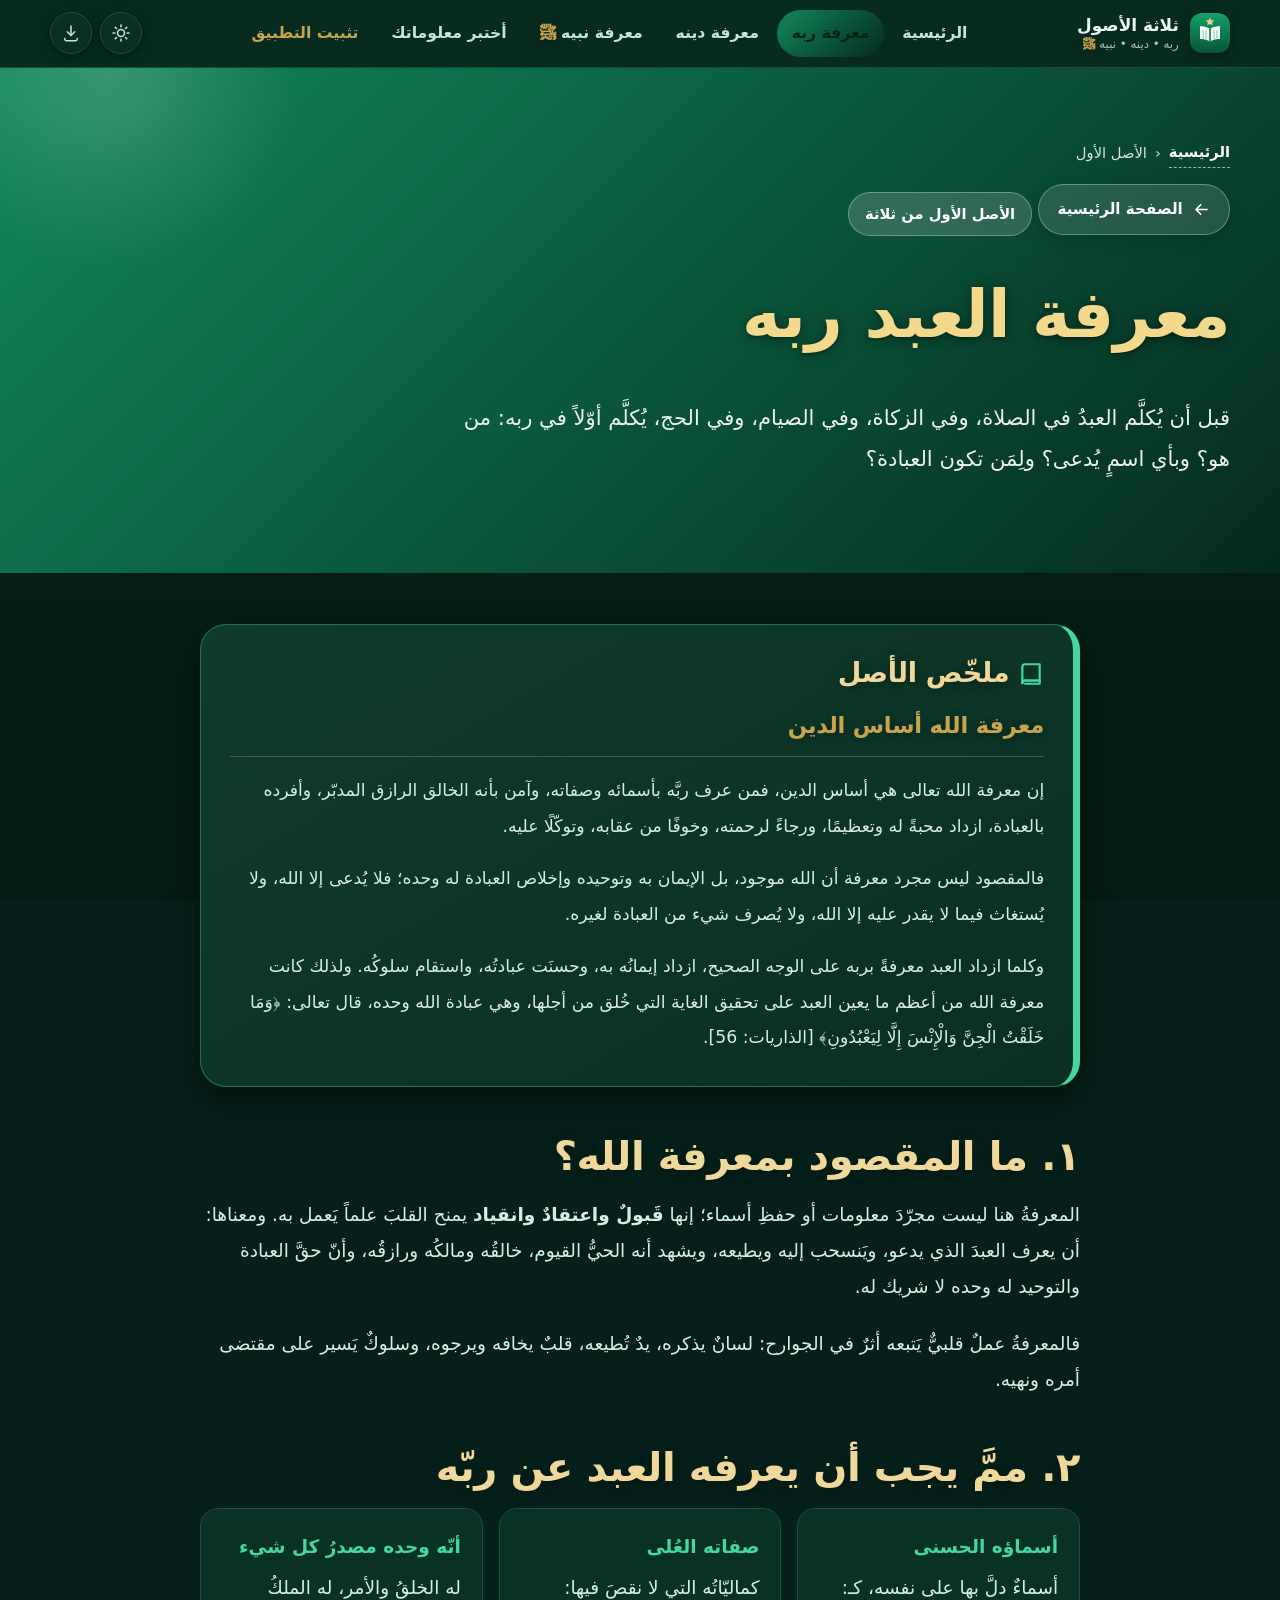
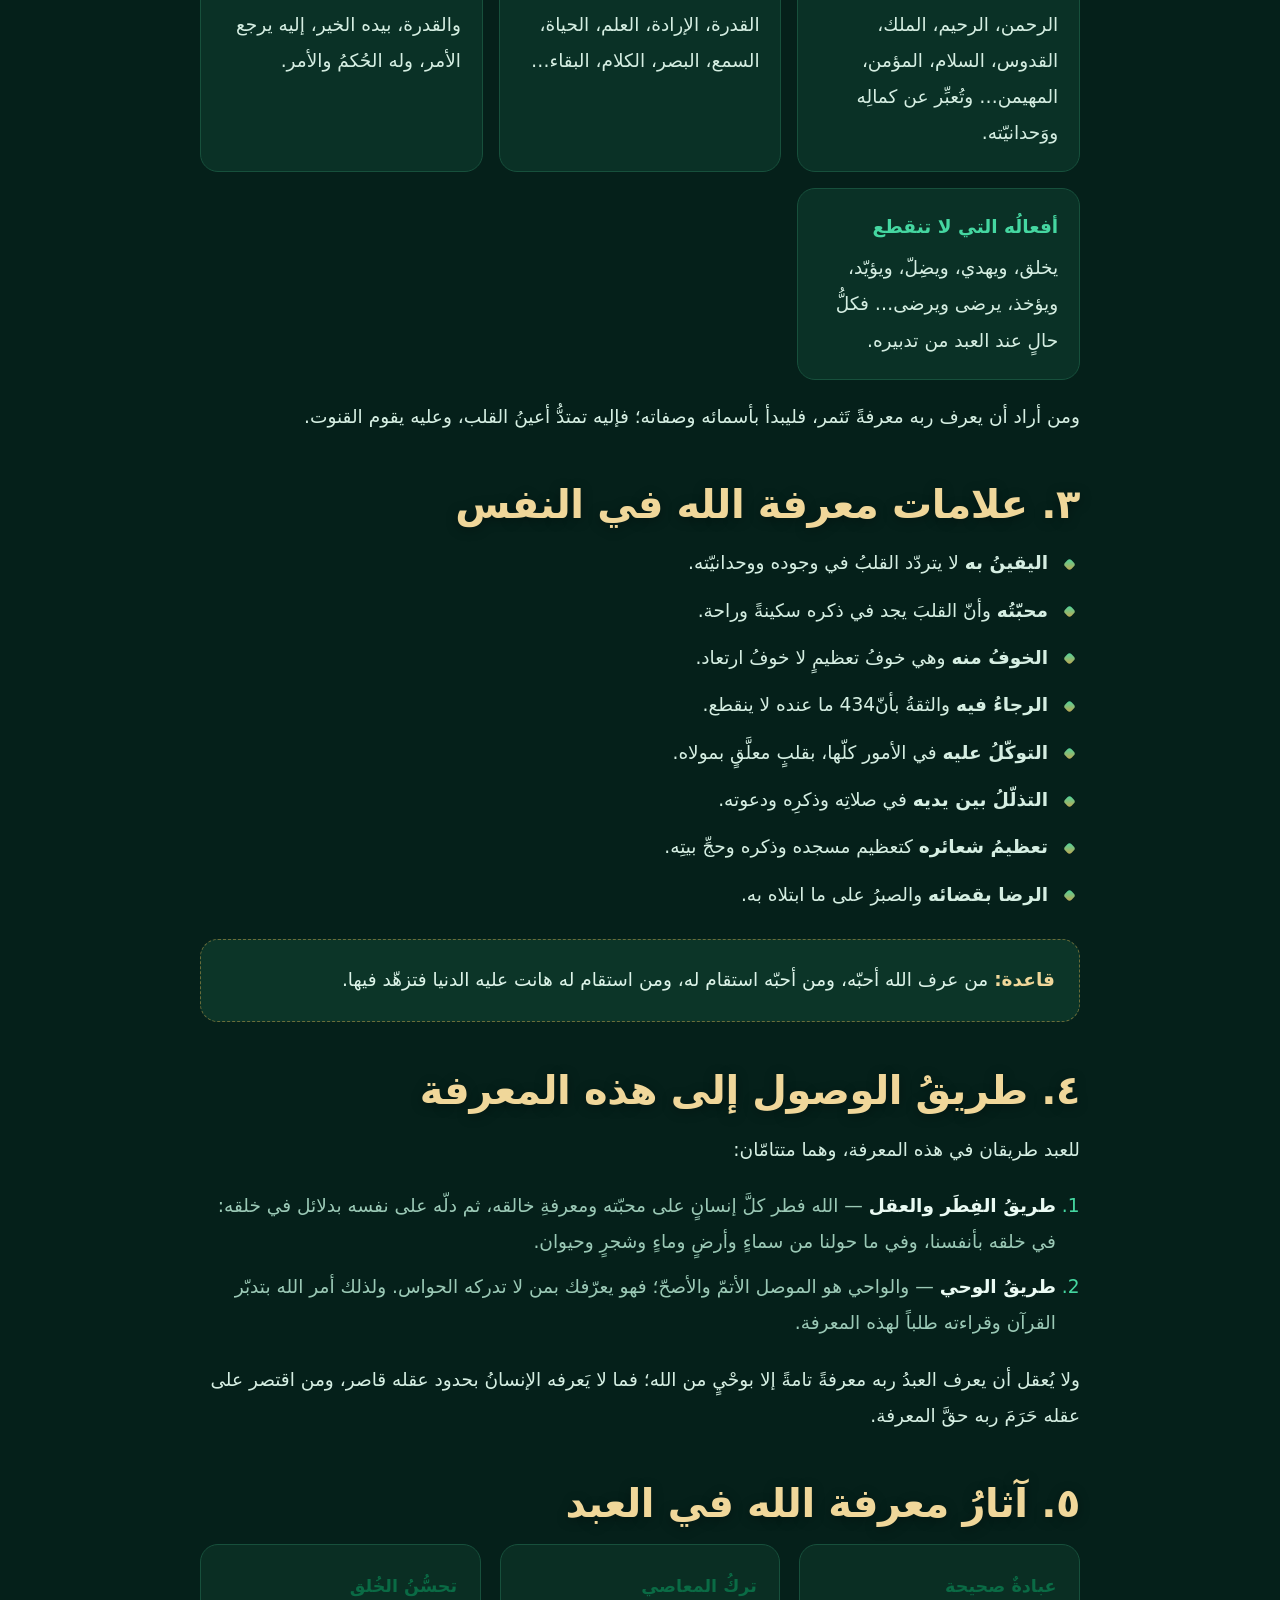
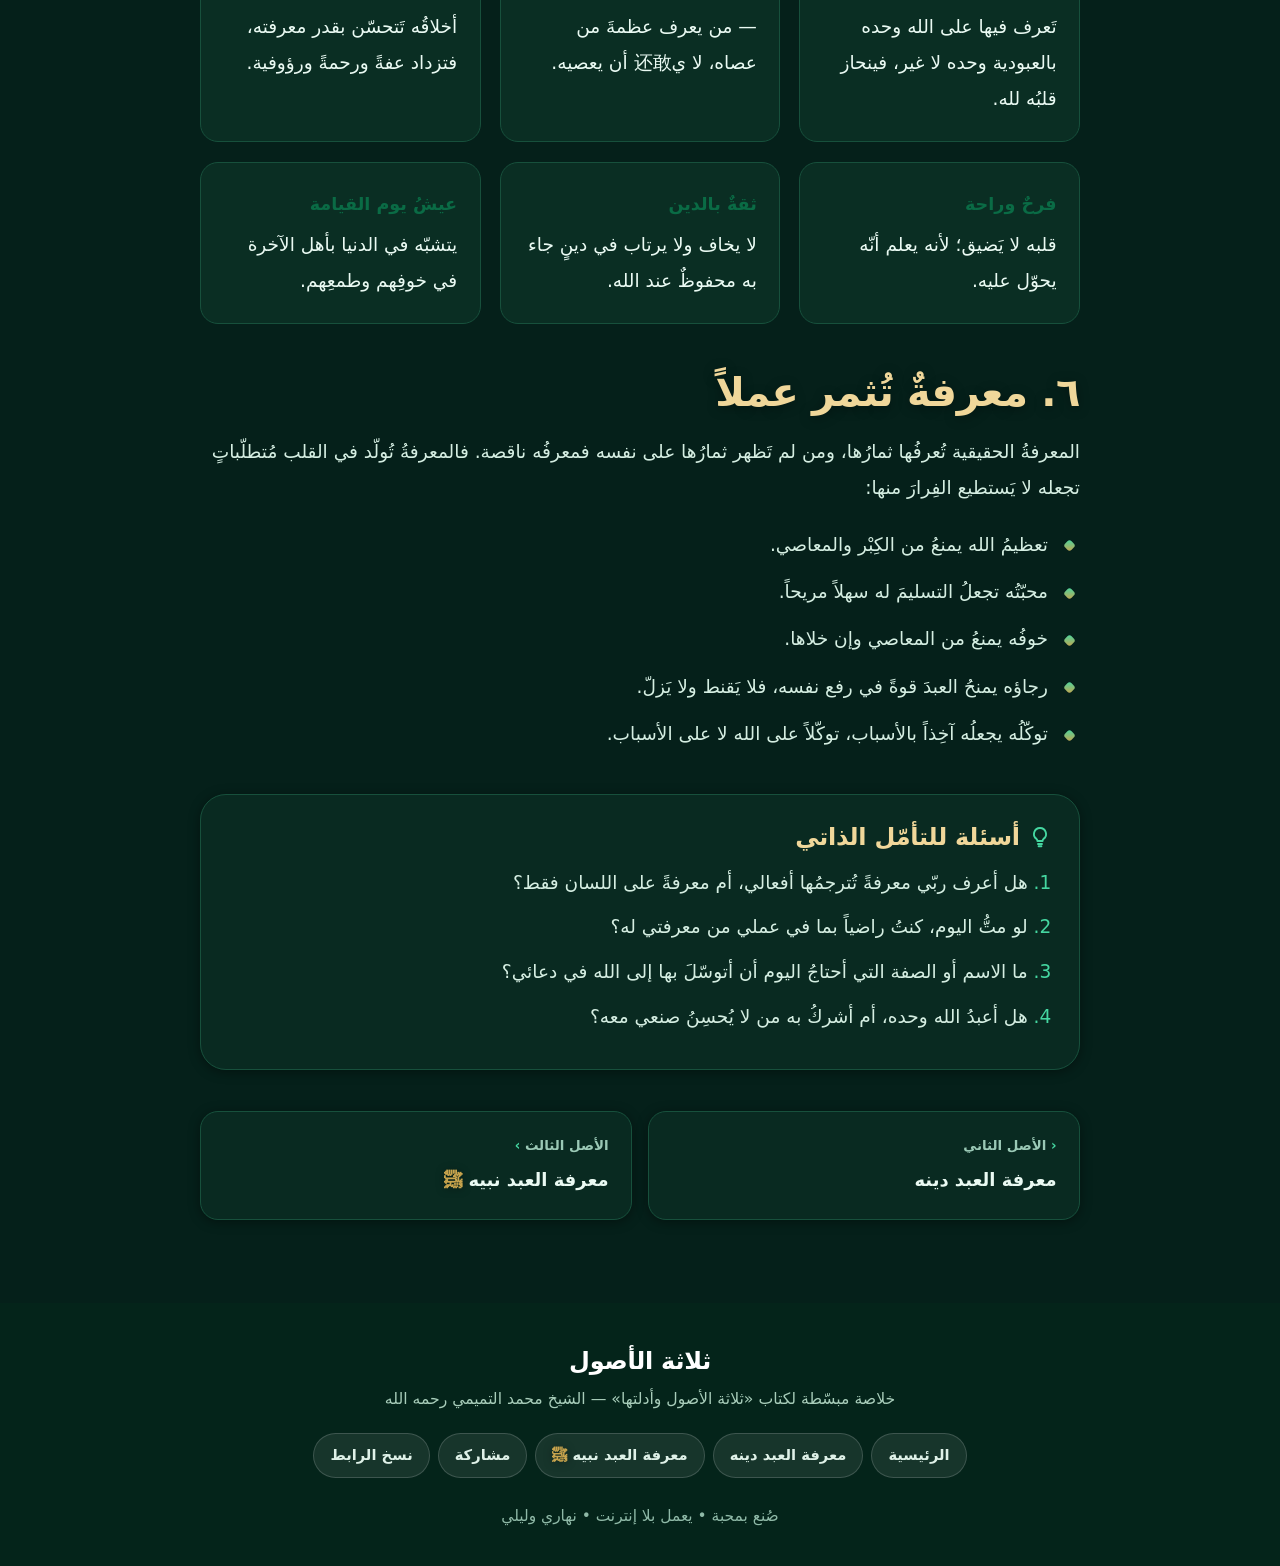
==== commit 2bdf2f3c: "الأصل الأول: ملخص معرفة الله أساس الدين بالنص المعتمد" ====
--- a/asl-1.html
+++ b/asl-1.html
@@ -86,11 +86,23 @@
         <svg viewBox="0 0 24 24" aria-hidden="true"><path d="M4 5.5A2.5 2.5 0 0 1 6.5 3H20v15H6.5A2.5 2.5 0 0 0 4 20.5z"/><path d="M4 20.5A2.5 2.5 0 0 1 6.5 18H20v3H6.5"/></svg>
         ملخّص الأصل
       </h2>
-      <p>
-        المعرفةُ بالله هي أصلُ كل دين؛ لأنّ العبادةَ لا تصحّ إلا على معرفةٍ بمن تُقدَّم له.
-        فإذا عرف العبدُ ربَّه معرفةً صحيحة — جعلَ كل ما هو خالصٌ لله وحده — استقام قلبُه على عبادته،
-        وسكنت نفسه إلى رضاه، وقامت صلاتُه ودعوُه على أساسٍ صحيح. أمّا الجاهلُ بالله، فلا يدعو إلا من لا يسمع،
-        ولا يرجو إلا من لا ينفع، ولا يتوكّل إلا على من لا يقدِر على شيء.
+
+      <h3 class="summary-title">معرفة الله أساس الدين</h3>
+
+      <p>
+        إن معرفة الله تعالى هي أساس الدين، فمن عرف ربَّه بأسمائه وصفاته، وآمن بأنه الخالق الرازق المدبّر،
+        وأفرده بالعبادة، ازداد محبةً له وتعظيمًا، ورجاءً لرحمته، وخوفًا من عقابه، وتوكّلًا عليه.
+      </p>
+
+      <p>
+        فالمقصود ليس مجرد معرفة أن الله موجود، بل الإيمان به وتوحيده وإخلاص العبادة له وحده؛
+        فلا يُدعى إلا الله، ولا يُستغاث فيما لا يقدر عليه إلا الله، ولا يُصرف شيء من العبادة لغيره.
+      </p>
+
+      <p>
+        وكلما ازداد العبد معرفةً بربه على الوجه الصحيح، ازداد إيمانُه به، وحسنَت عبادتُه، واستقام سلوكُه.
+        ولذلك كانت معرفة الله من أعظم ما يعين العبد على تحقيق الغاية التي خُلق من أجلها، وهي عبادة الله وحده،
+        قال تعالى: ﴿وَمَا خَلَقْتُ الْجِنَّ وَالْإِنْسَ إِلَّا لِيَعْبُدُونِ﴾ [الذاريات: 56].
       </p>
     </aside>
 
--- a/assets/css/styles.css
+++ b/assets/css/styles.css
@@ -92,7 +92,10 @@
   background: var(--bg);
   overflow-x: hidden;
   min-height: 100vh;
-  animation: page-in .5s var(--ease) both;
+  /* backwards فقط: بعد انتهاء الحركة لا يبقى أي transform على body،
+     لأن بقاءه (both) يجعل body حاوية لت定位 العناصر الثابتة
+     فيُحسب top:50% من طول الصفحة بدل الشاشة */
+  animation: page-in .5s var(--ease) backwards;
   transition: background-color var(--t), color var(--t);
 }
 
@@ -364,7 +367,7 @@
 }
 .hero-badges > span:hover { transform: translateY(-3px); background: rgba(255,255,255,.22); }
 .scroll-hint {
-  position: absolute; inset-block-end: 1.4rem; inset-inline-start: 50%;
+  position: absolute; inset-block-end: 1.4rem; left: 50%;
   transform: translateX(-50%);
   color: rgba(255,255,255,.8); font-size: .82rem;
   display: grid; justify-items: center; gap: .3rem;
@@ -374,7 +377,7 @@
   position: relative;
 }
 .scroll-hint i::after {
-  content: ""; position: absolute; inset-inline-start: 50%; top: 7px;
+  content: ""; position: absolute; left: 50%; top: 7px;
   width: 4px; height: 7px; border-radius: 2px; background: #fff;
   transform: translateX(-50%); animation: dot 1.8s var(--ease) infinite;
 }
@@ -600,6 +603,14 @@
   font-size: .82rem; font-weight: 800; font-family: var(--font-display);
 }
 .steps-lead b { color: var(--accent); font-family: var(--font-display); }
+/* فقرة الربط بين الأصول الثلاثة والمسائل الأربع */
+.bridge-text {
+  max-width: 62ch;
+  margin: 1.1rem auto 0;
+  color: var(--text-soft);
+  font-size: 1.02rem;
+  line-height: 2.05;
+}
 
 .masafiq {
   display: grid; gap: 1.3rem; margin-top: 2.4rem;
@@ -906,7 +917,8 @@
 
 /* ---------- 12ب. نافذة شرح التثبيت ---------- */
 .guide {
-  position: fixed; inset-block-start: 50%; inset-inline-start: 50%;
+  /* توسيط فيزيائي يعمل في RTL وLTR على حد سواء */
+  position: fixed; top: 50%; left: 50%;
   transform: translate(-50%, -50%);
   z-index: 99; width: min(420px, calc(100% - 2rem));
   padding: 1.8rem 1.7rem;
@@ -914,7 +926,12 @@
   background: var(--surface); color: var(--text);
   border: 2px solid rgba(200, 164, 77, .5);
   box-shadow: 0 30px 80px rgba(0, 0, 0, .45);
-  animation: card-rise .32s var(--ease) both;
+  /* حركة دخول خاصة تتضمن التوسيط نفسه، فيبقى صحيحاً حتى مع بقاء الحالة النهائية */
+  animation: guide-in .32s var(--ease) both;
+}
+@keyframes guide-in {
+  from { opacity: 0; transform: translate(-50%, -46%); }
+  to   { opacity: 1; transform: translate(-50%, -50%); }
 }
 .guide h3 {
   margin: 0 0 1rem; font-size: 1.2rem;
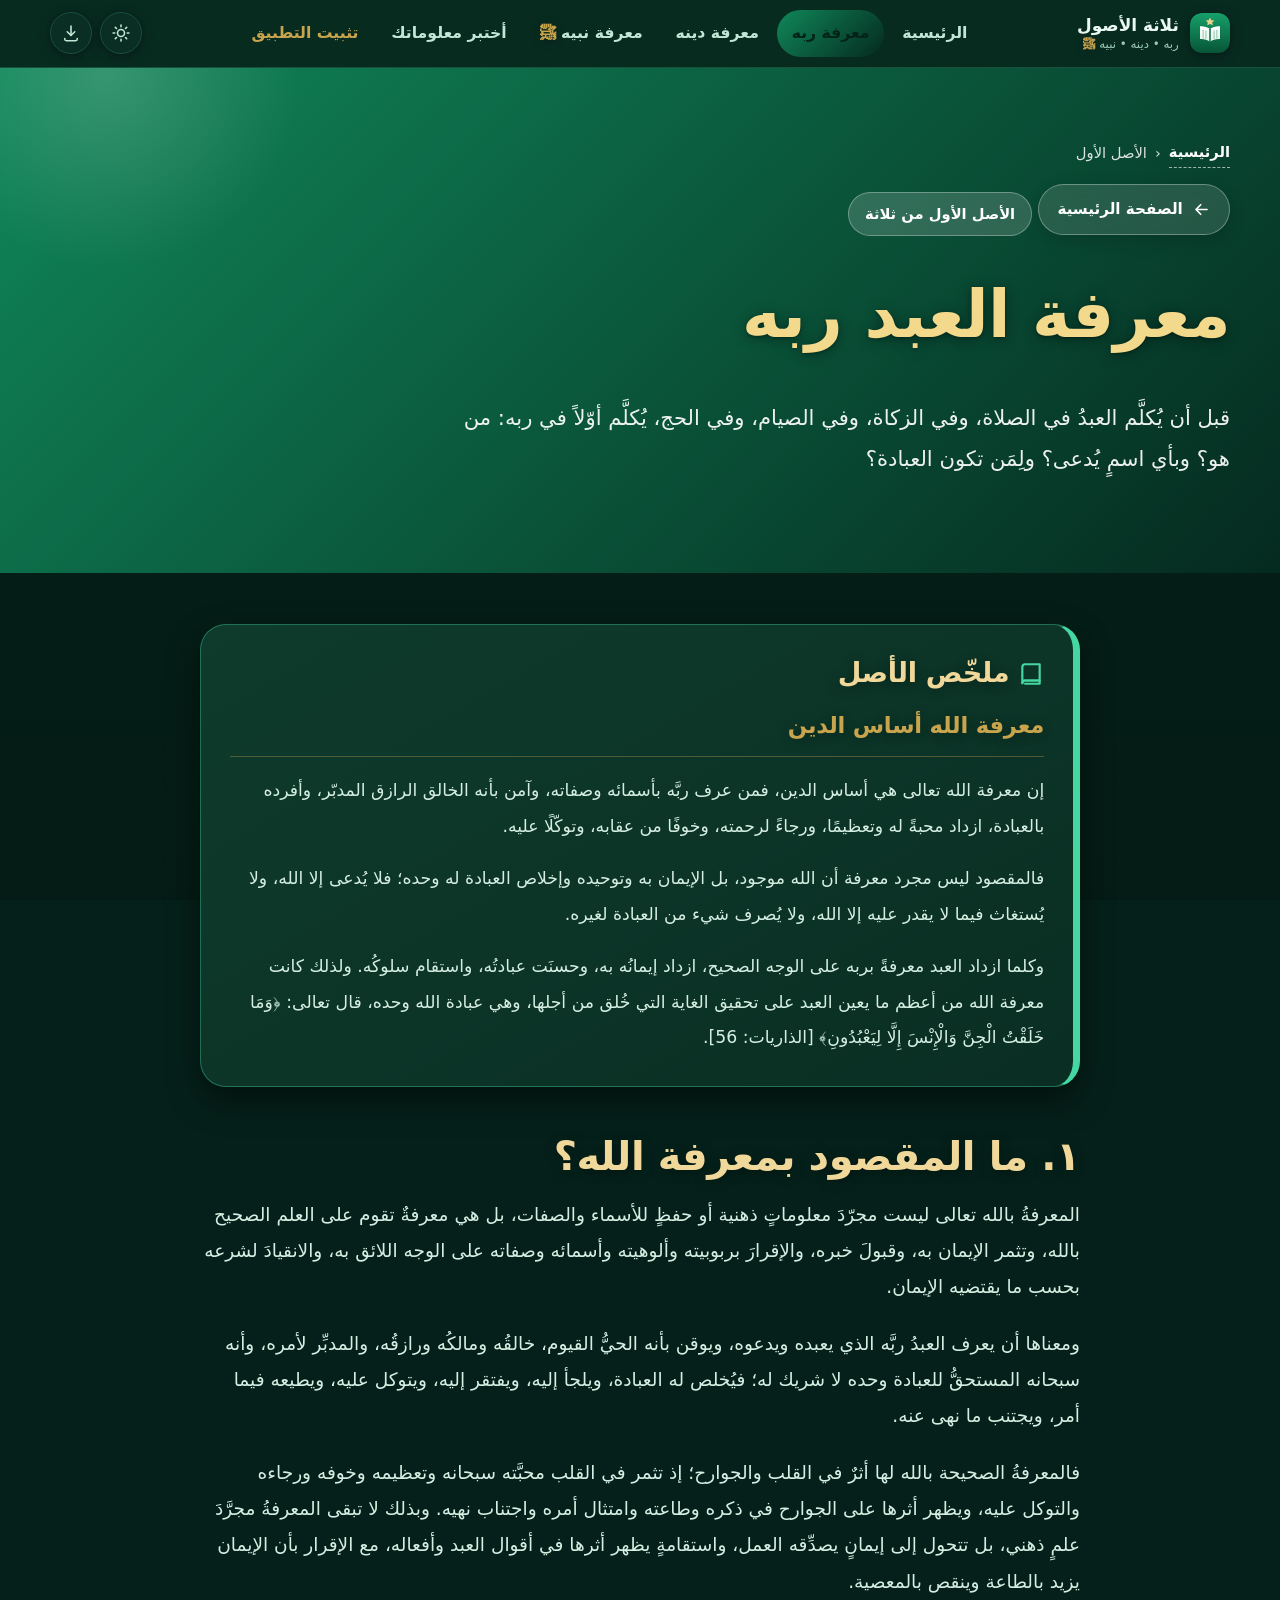
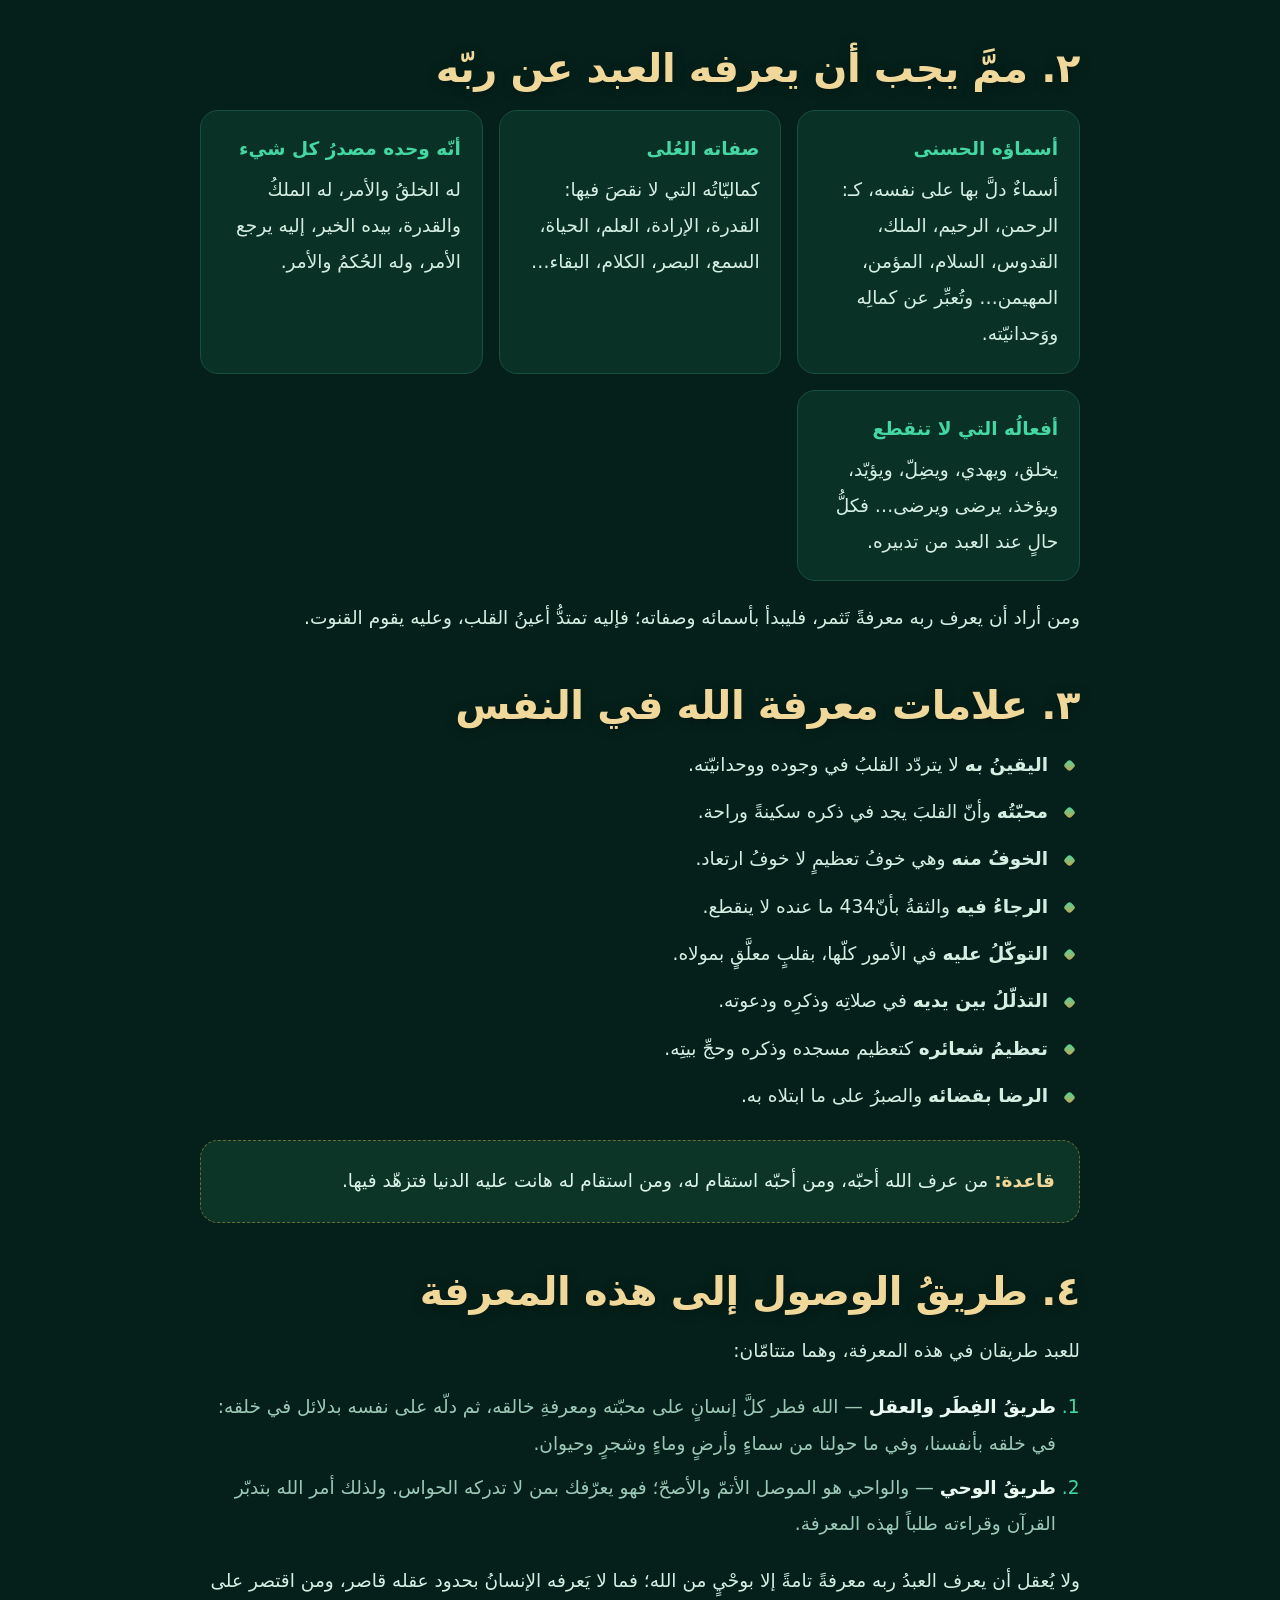
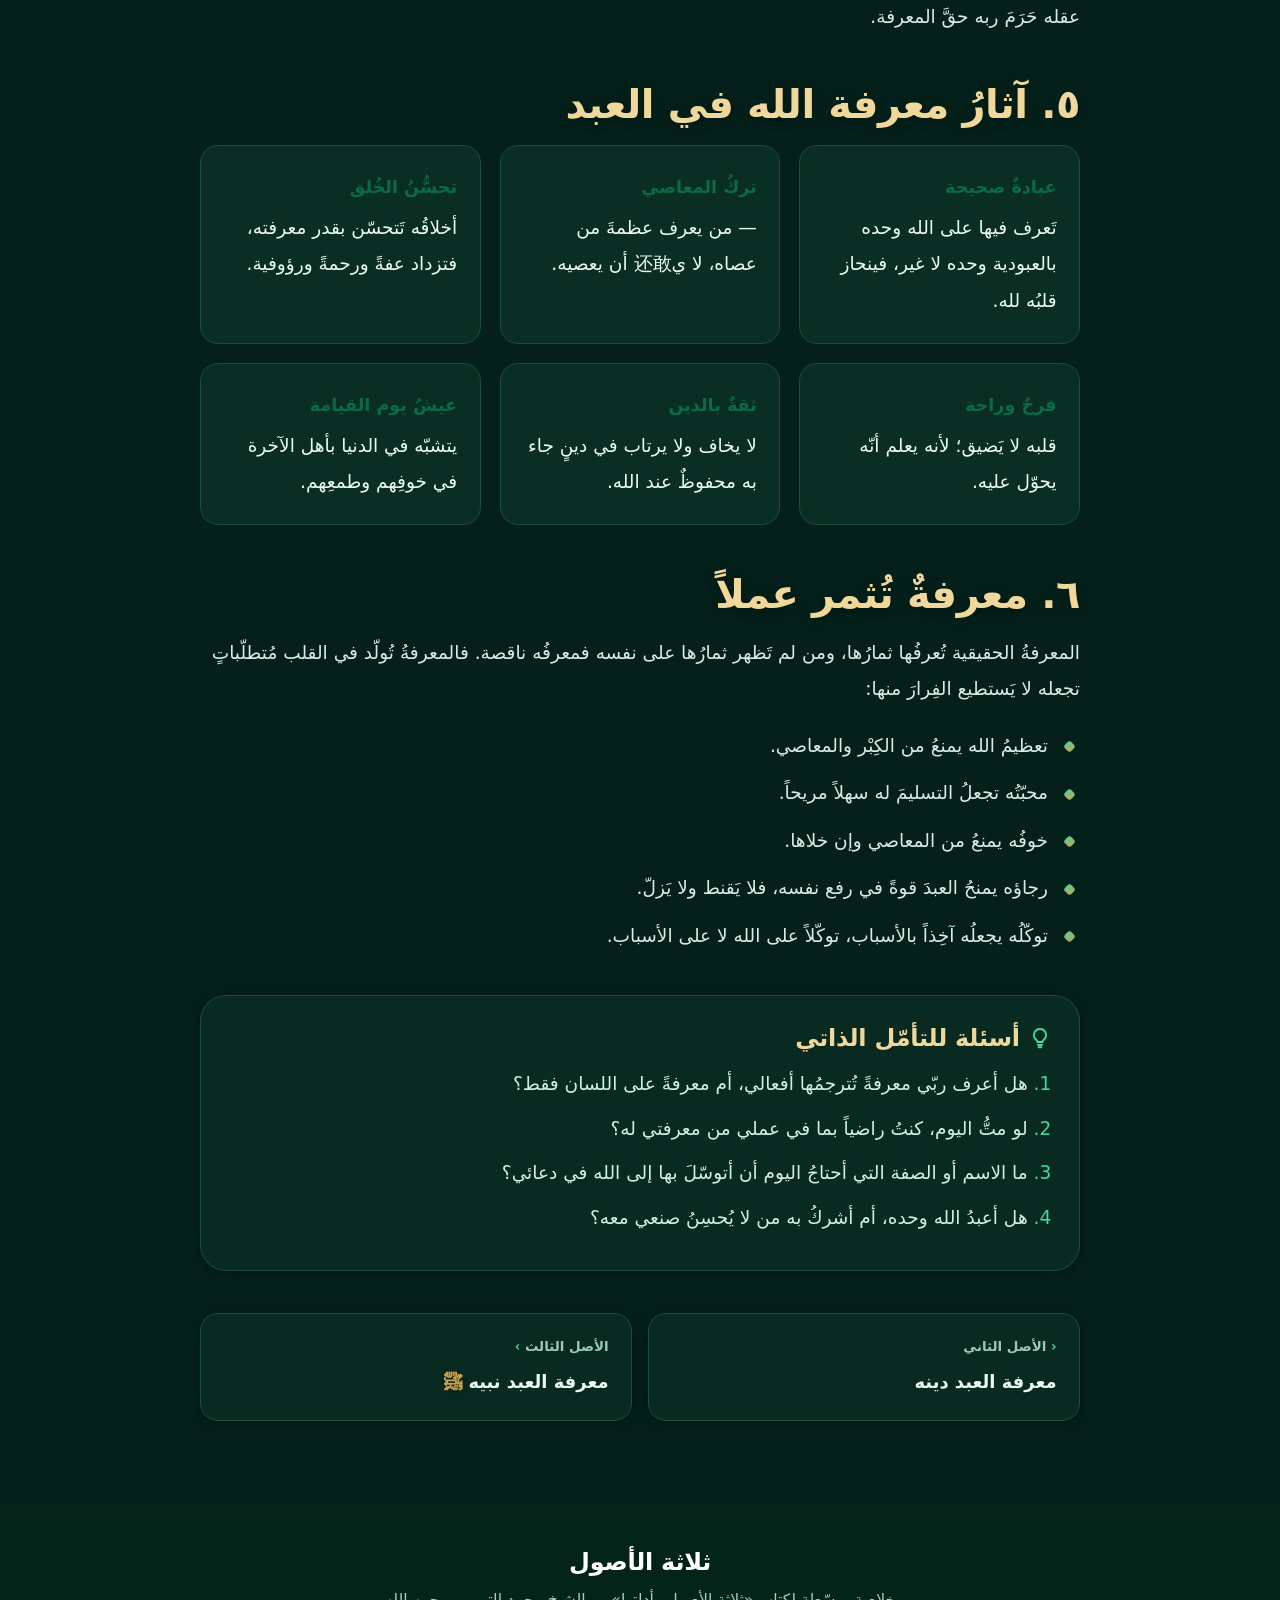
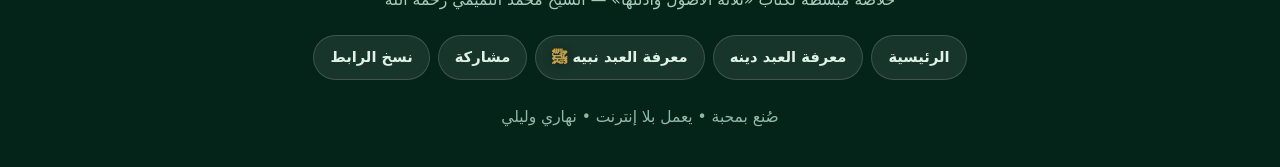
==== commit 886ead9d: "الأصل الأول: تصحيح فقرة ما المقصود بمعرفة الله بالنص المعتمد" ====
--- a/asl-1.html
+++ b/asl-1.html
@@ -110,13 +110,20 @@
     <section class="reveal">
       <h2>١. ما المقصود بمعرفة الله؟</h2>
       <p>
-        المعرفةُ هنا ليست مجرّدَ معلومات أو حفظِ أسماء؛ إنها <b>قَبولٌ واعتقادٌ وانقياد</b> يمنح القلبَ علماً يَعمل به.
-        ومعناها: أن يعرف العبدَ الذي يدعو، ويَنسحب إليه ويطيعه، ويشهد أنه الحيُّ القيوم، خالقُه ومالكُه ورازقُه،
-        وأنّ حقَّ العبادة والتوحيد له وحده لا شريك له.
-      </p>
-      <p>
-        فالمعرفةُ عملٌ قلبيٌّ يَتبعه أثرٌ في الجوارح: لسانٌ يذكره، يدٌ تُطيعه، قلبٌ يخافه ويرجوه،
-        وسلوكٌ يَسير على مقتضى أمره ونهيه.
+        المعرفةُ بالله تعالى ليست مجرّدَ معلوماتٍ ذهنية أو حفظٍ للأسماء والصفات، بل هي معرفةٌ تقوم على العلم الصحيح بالله،
+        وتثمر الإيمان به، وقبولَ خبره، والإقرارَ بربوبيته وألوهيته وأسمائه وصفاته على الوجه اللائق به،
+        والانقيادَ لشرعه بحسب ما يقتضيه الإيمان.
+      </p>
+      <p>
+        ومعناها أن يعرف العبدُ ربَّه الذي يعبده ويدعوه، ويوقن بأنه الحيُّ القيوم، خالقُه ومالكُه ورازقُه، والمدبِّر لأمره،
+        وأنه سبحانه المستحقُّ للعبادة وحده لا شريك له؛ فيُخلص له العبادة، ويلجأ إليه، ويفتقر إليه، ويتوكل عليه،
+        ويطيعه فيما أمر، ويجتنب ما نهى عنه.
+      </p>
+      <p>
+        فالمعرفةُ الصحيحة بالله لها أثرٌ في القلب والجوارح؛ إذ تثمر في القلب محبَّته سبحانه وتعظيمه وخوفه ورجاءه والتوكل عليه،
+        ويظهر أثرها على الجوارح في ذكره وطاعته وامتثال أمره واجتناب نهيه. وبذلك لا تبقى المعرفةُ مجرَّدَ علمٍ ذهني،
+        بل تتحول إلى إيمانٍ يصدِّقه العمل، واستقامةٍ يظهر أثرها في أقوال العبد وأفعاله،
+        مع الإقرار بأن الإيمان يزيد بالطاعة وينقص بالمعصية.
       </p>
     </section>
 
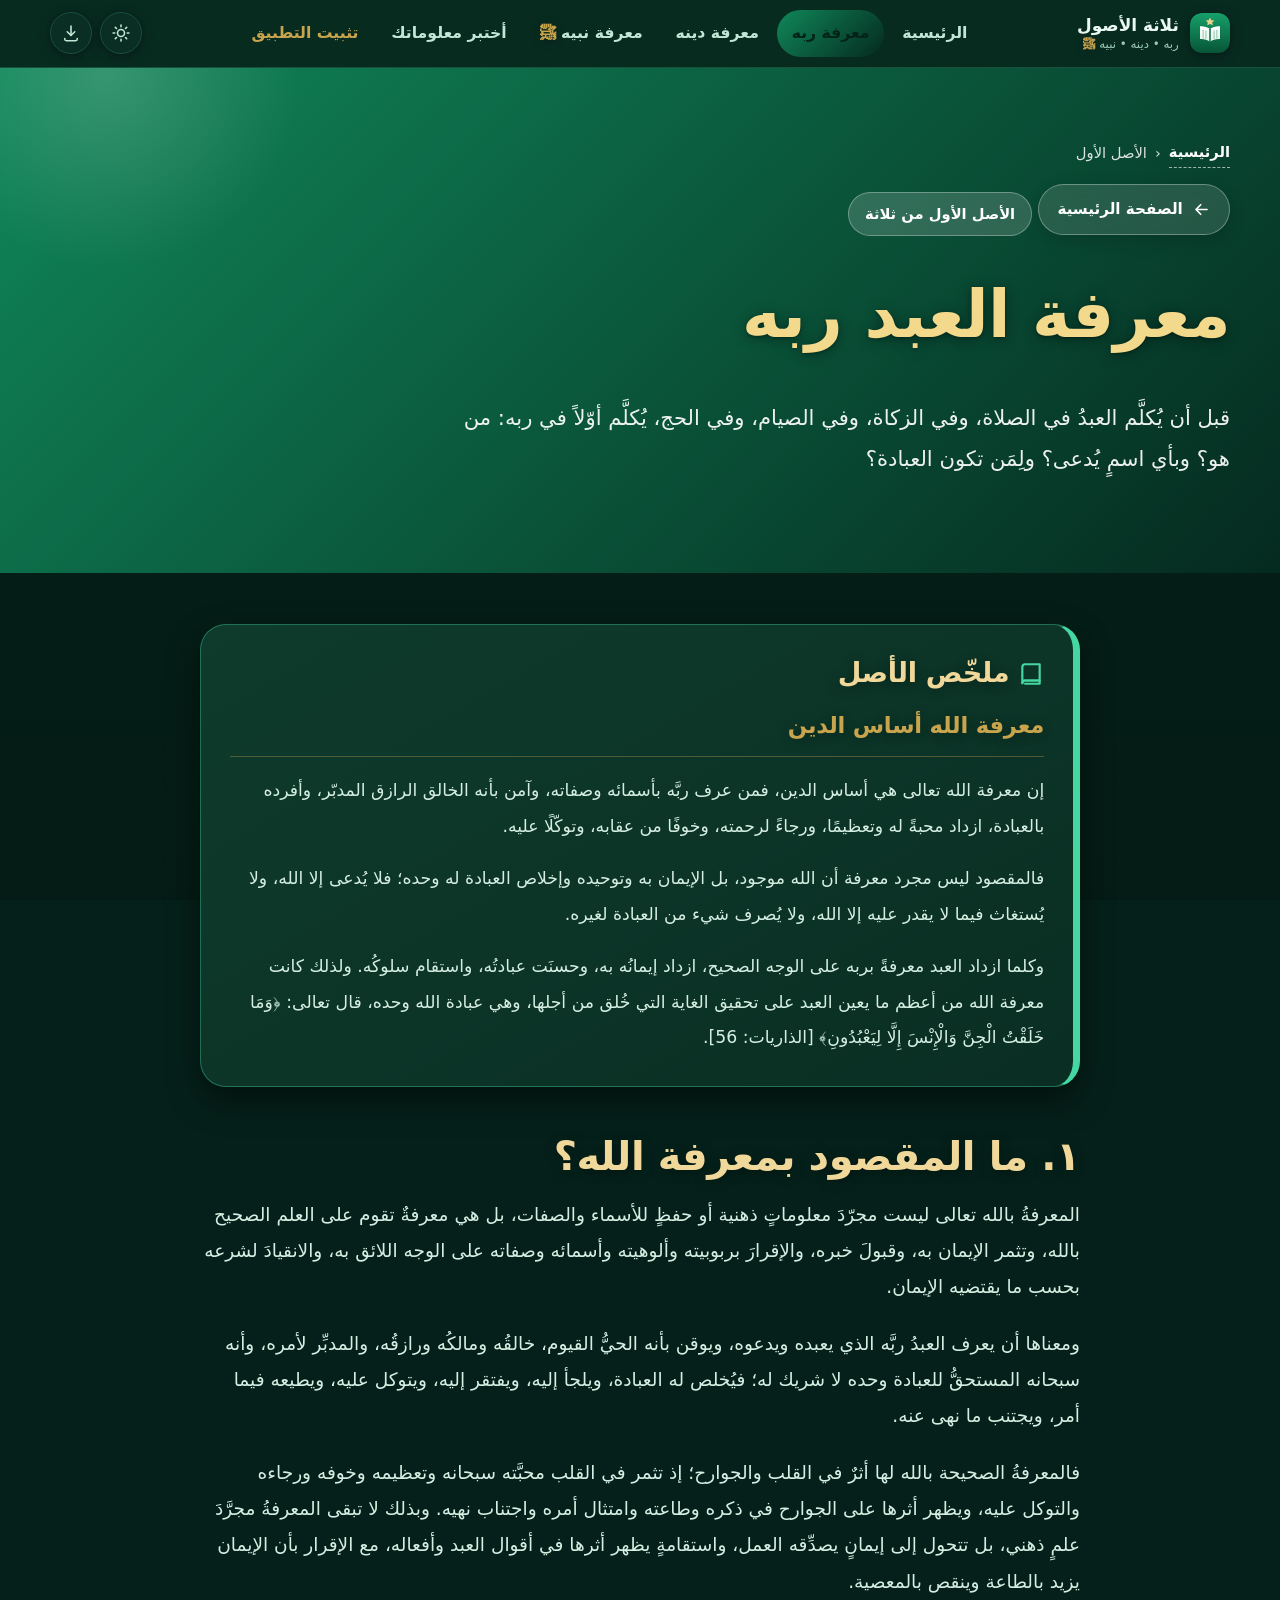
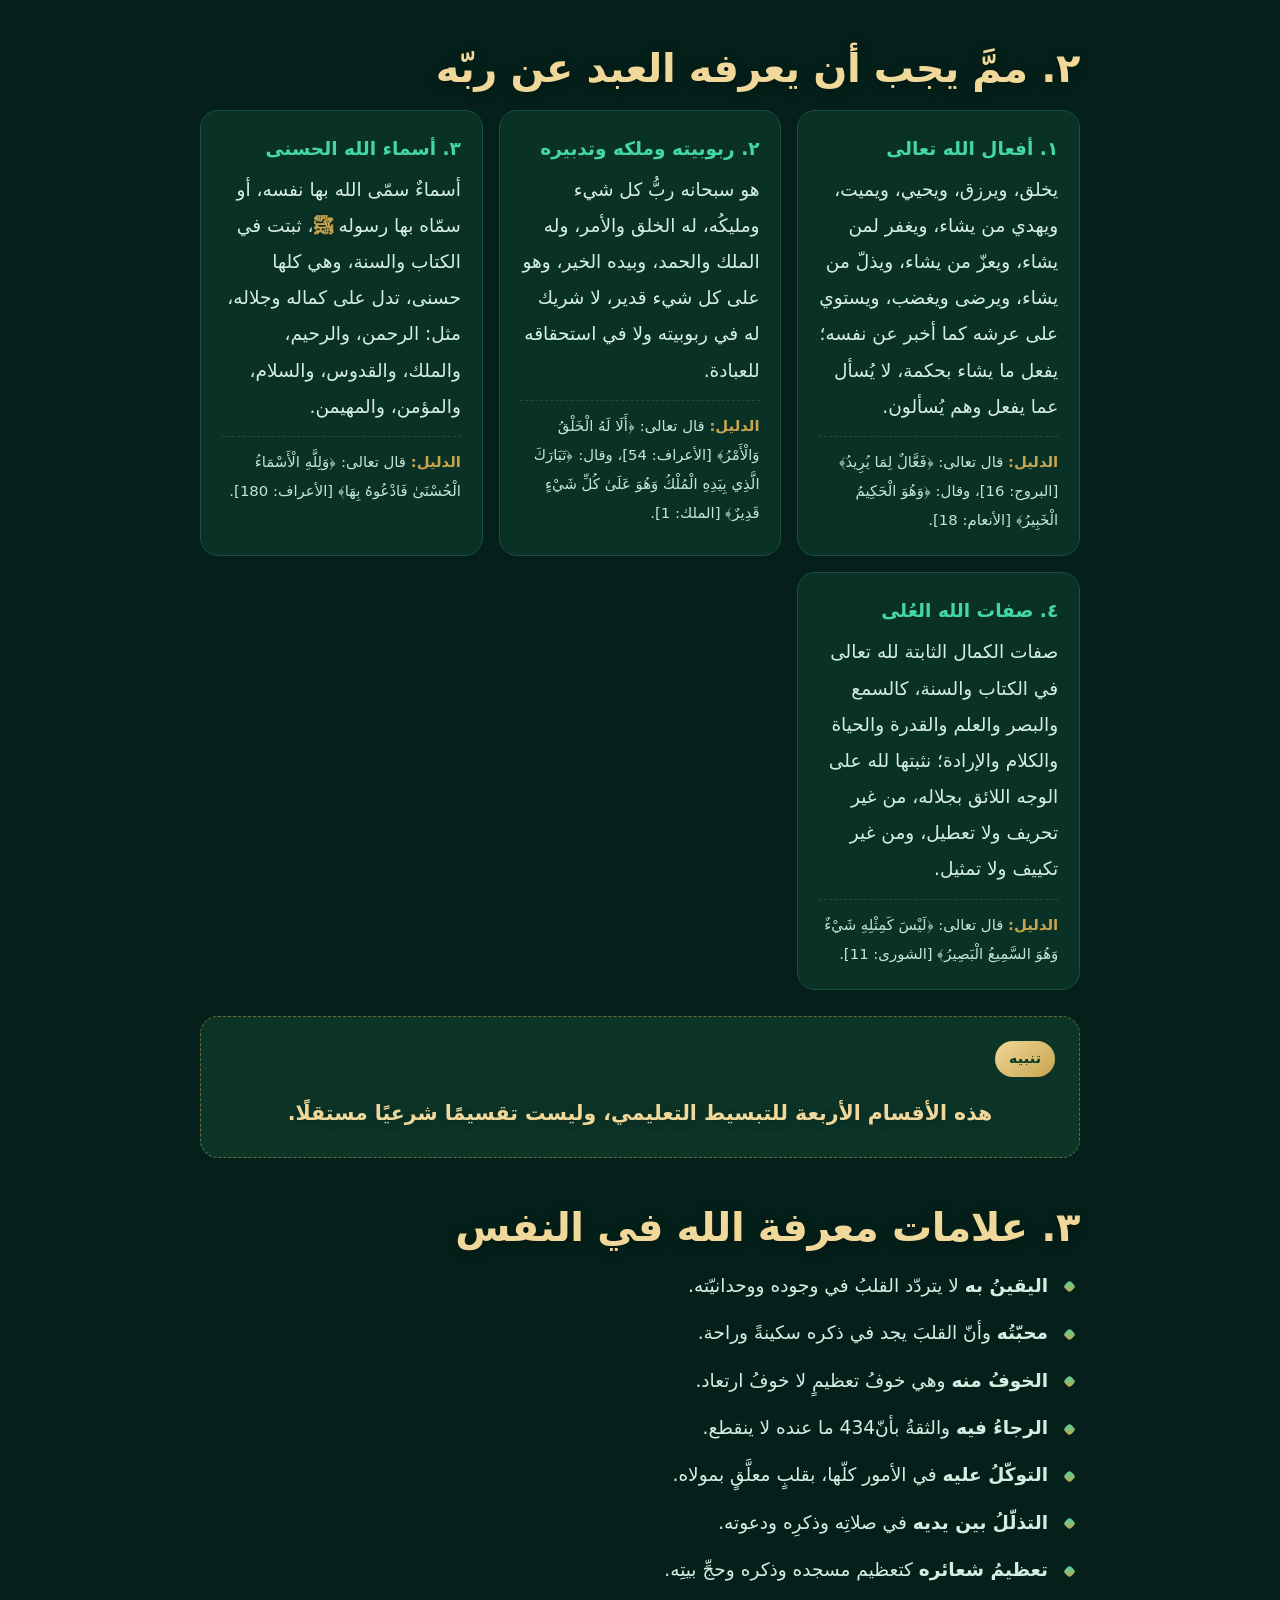
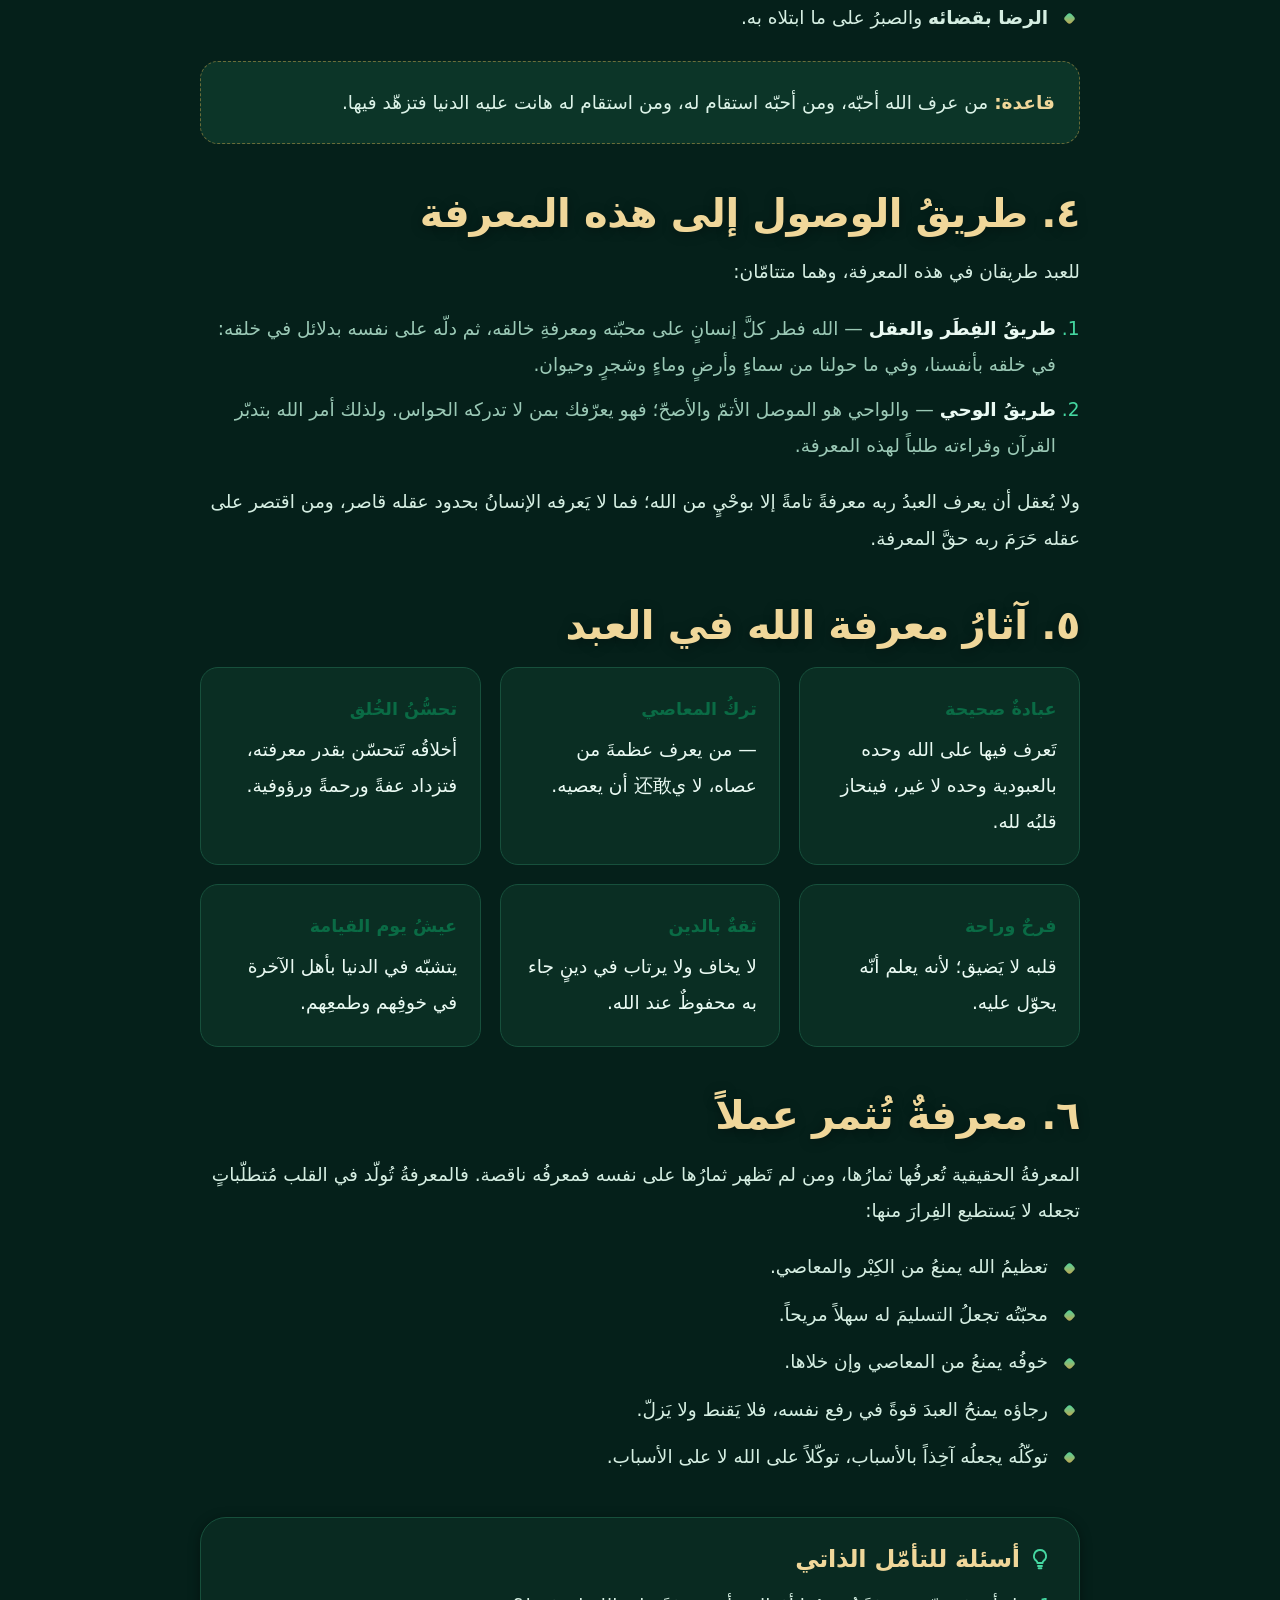
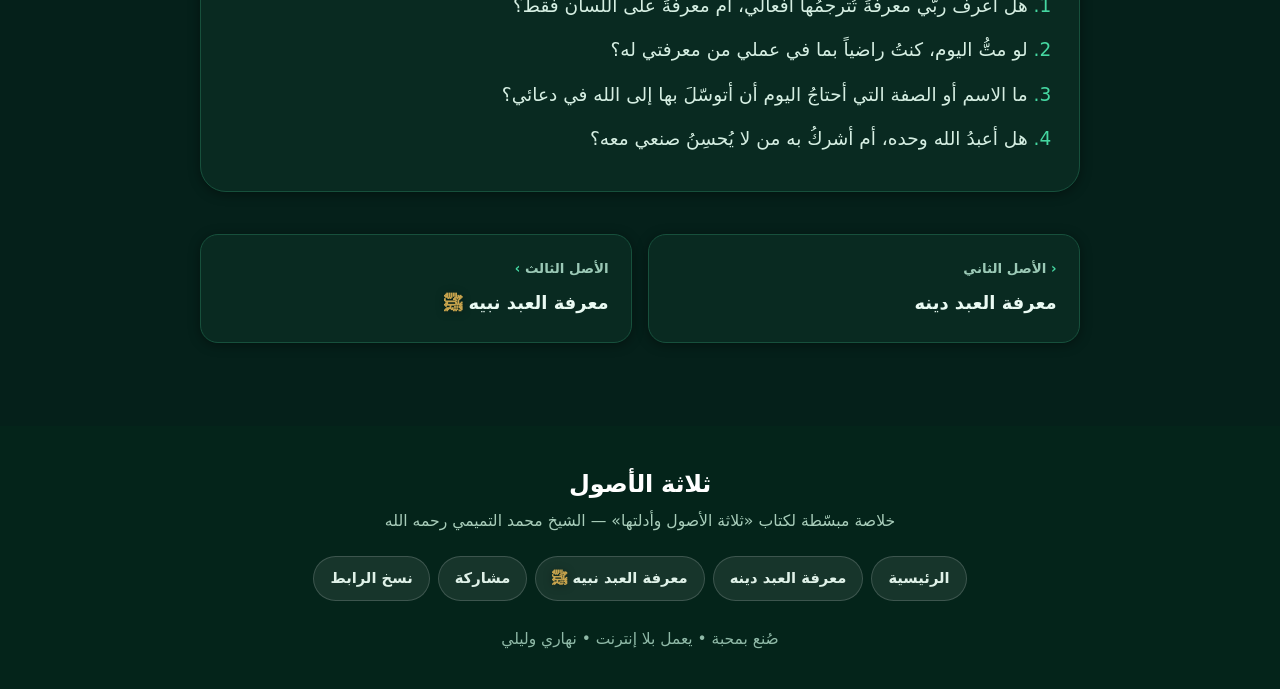
==== commit 313a0d75: "الأصل الأول: المربعات الأربعة الجديدة مع أدلتها + تنبيه التبسيط التعليمي" ====
--- a/asl-1.html
+++ b/asl-1.html
@@ -132,26 +132,34 @@
       <h2>٢. ممَّ يجب أن يعرفه العبد عن ربّه</h2>
       <div class="list-cards">
         <div>
-          <b>أسماؤه الحسنى</b>
-          أسماءٌ دلَّ بها على نفسه، كـ: الرحمن، الرحيم، الملك، القدوس، السلام، المؤمن، المهيمن…
-          وتُعبِّر عن كمالِه ووَحدانيّته.
-        </div>
-        <div>
-          <b>صفاته العُلى</b>
-          كماليّاتُه التي لا نقصَ فيها: القدرة، الإرادة، العلم، الحياة، السمع، البصر، الكلام، البقاء…
-        </div>
-        <div>
-          <b>أنّه وحده مصدرُ كل شيء</b>
-          له الخلقُ والأمر، له الملكُ والقدرة، بيده الخير، إليه يرجع الأمر، وله الحُكمُ والأمر.
-        </div>
-        <div>
-          <b>أفعالُه التي لا تنقطع</b>
-          يخلق، ويهدي، ويضِلّ، ويؤيّد، ويؤخذ، يرضى ويرضى… فكلُّ حالٍ عند العبد من تدبيره.
-        </div>
-      </div>
-      <p>
-        ومن أراد أن يعرف ربه معرفةً تَثمر، فليبدأ بأسمائه وصفاته؛ فإليه تمتدُّ أعينُ القلب، وعليه يقوم القنوت.
-      </p>
+          <b>١. أفعال الله تعالى</b>
+          يخلق، ويرزق، ويحيي، ويميت، ويهدي من يشاء، ويغفر لمن يشاء، ويعزّ من يشاء، ويذلّ من يشاء،
+          ويرضى ويغضب، ويستوي على عرشه كما أخبر عن نفسه؛ يفعل ما يشاء بحكمة، لا يُسأل عما يفعل وهم يُسألون.
+          <span class="dalil"><b>الدليل:</b> قال تعالى: ﴿فَعَّالٌ لِمَا يُرِيدُ﴾ [البروج: 16]، وقال: ﴿وَهُوَ الْحَكِيمُ الْخَبِيرُ﴾ [الأنعام: 18].</span>
+        </div>
+        <div>
+          <b>٢. ربوبيته وملكه وتدبيره</b>
+          هو سبحانه ربُّ كل شيء ومليكُه، له الخلق والأمر، وله الملك والحمد، وبيده الخير، وهو على كل شيء قدير،
+          لا شريك له في ربوبيته ولا في استحقاقه للعبادة.
+          <span class="dalil"><b>الدليل:</b> قال تعالى: ﴿أَلَا لَهُ الْخَلْقُ وَالْأَمْرُ﴾ [الأعراف: 54]، وقال: ﴿تَبَارَكَ الَّذِي بِيَدِهِ الْمُلْكُ وَهُوَ عَلَىٰ كُلِّ شَيْءٍ قَدِيرٌ﴾ [الملك: 1].</span>
+        </div>
+        <div>
+          <b>٣. أسماء الله الحسنى</b>
+          أسماءٌ سمّى الله بها نفسه، أو سمّاه بها رسوله <span class="hz">ﷺ</span>، ثبتت في الكتاب والسنة، وهي كلها حسنى،
+          تدل على كماله وجلاله، مثل: الرحمن، والرحيم، والملك، والقدوس، والسلام، والمؤمن، والمهيمن.
+          <span class="dalil"><b>الدليل:</b> قال تعالى: ﴿وَلِلَّهِ الْأَسْمَاءُ الْحُسْنَىٰ فَادْعُوهُ بِهَا﴾ [الأعراف: 180].</span>
+        </div>
+        <div>
+          <b>٤. صفات الله العُلى</b>
+          صفات الكمال الثابتة لله تعالى في الكتاب والسنة، كالسمع والبصر والعلم والقدرة والحياة والكلام والإرادة؛
+          نثبتها لله على الوجه اللائق بجلاله، من غير تحريف ولا تعطيل، ومن غير تكييف ولا تمثيل.
+          <span class="dalil"><b>الدليل:</b> قال تعالى: ﴿لَيْسَ كَمِثْلِهِ شَيْءٌ وَهُوَ السَّمِيعُ الْبَصِيرُ﴾ [الشورى: 11].</span>
+        </div>
+      </div>
+      <div class="note note-inline">
+        <span class="note-label">تنبيه</span>
+        <p class="note-text">هذه الأقسام الأربعة للتبسيط التعليمي، وليست تقسيمًا شرعيًا مستقلًا.</p>
+      </div>
     </section>
 
     <!-- 3 -->
--- a/assets/css/styles.css
+++ b/assets/css/styles.css
@@ -836,6 +836,21 @@
   border-color: var(--green-400); background: rgba(16, 70, 52, .8);
 }
 .list-cards b { display: block; font-family: var(--font-display); color: var(--accent); margin-bottom: .3rem; }
+/* الدليل داخل البطاقات */
+.dalil {
+  display: block;
+  margin-top: .7rem;
+  padding-top: .7rem;
+  border-top: 1px dashed var(--line);
+  font-size: .93rem;
+  line-height: 1.95;
+  color: var(--text-soft);
+}
+.dalil b { display: inline; color: var(--gold-deep, #8a6a12); margin: 0; }
+[data-theme="dark"] .dalil b,
+body.page .dalil b { color: var(--gold, #c8a44d); }
+/* تنبيه داخل الأقسام بلا هوامش زائدة */
+.note-inline { margin-bottom: 0; }
 
 .note {
   padding: 1.4rem 1.5rem; border-radius: var(--r-md);
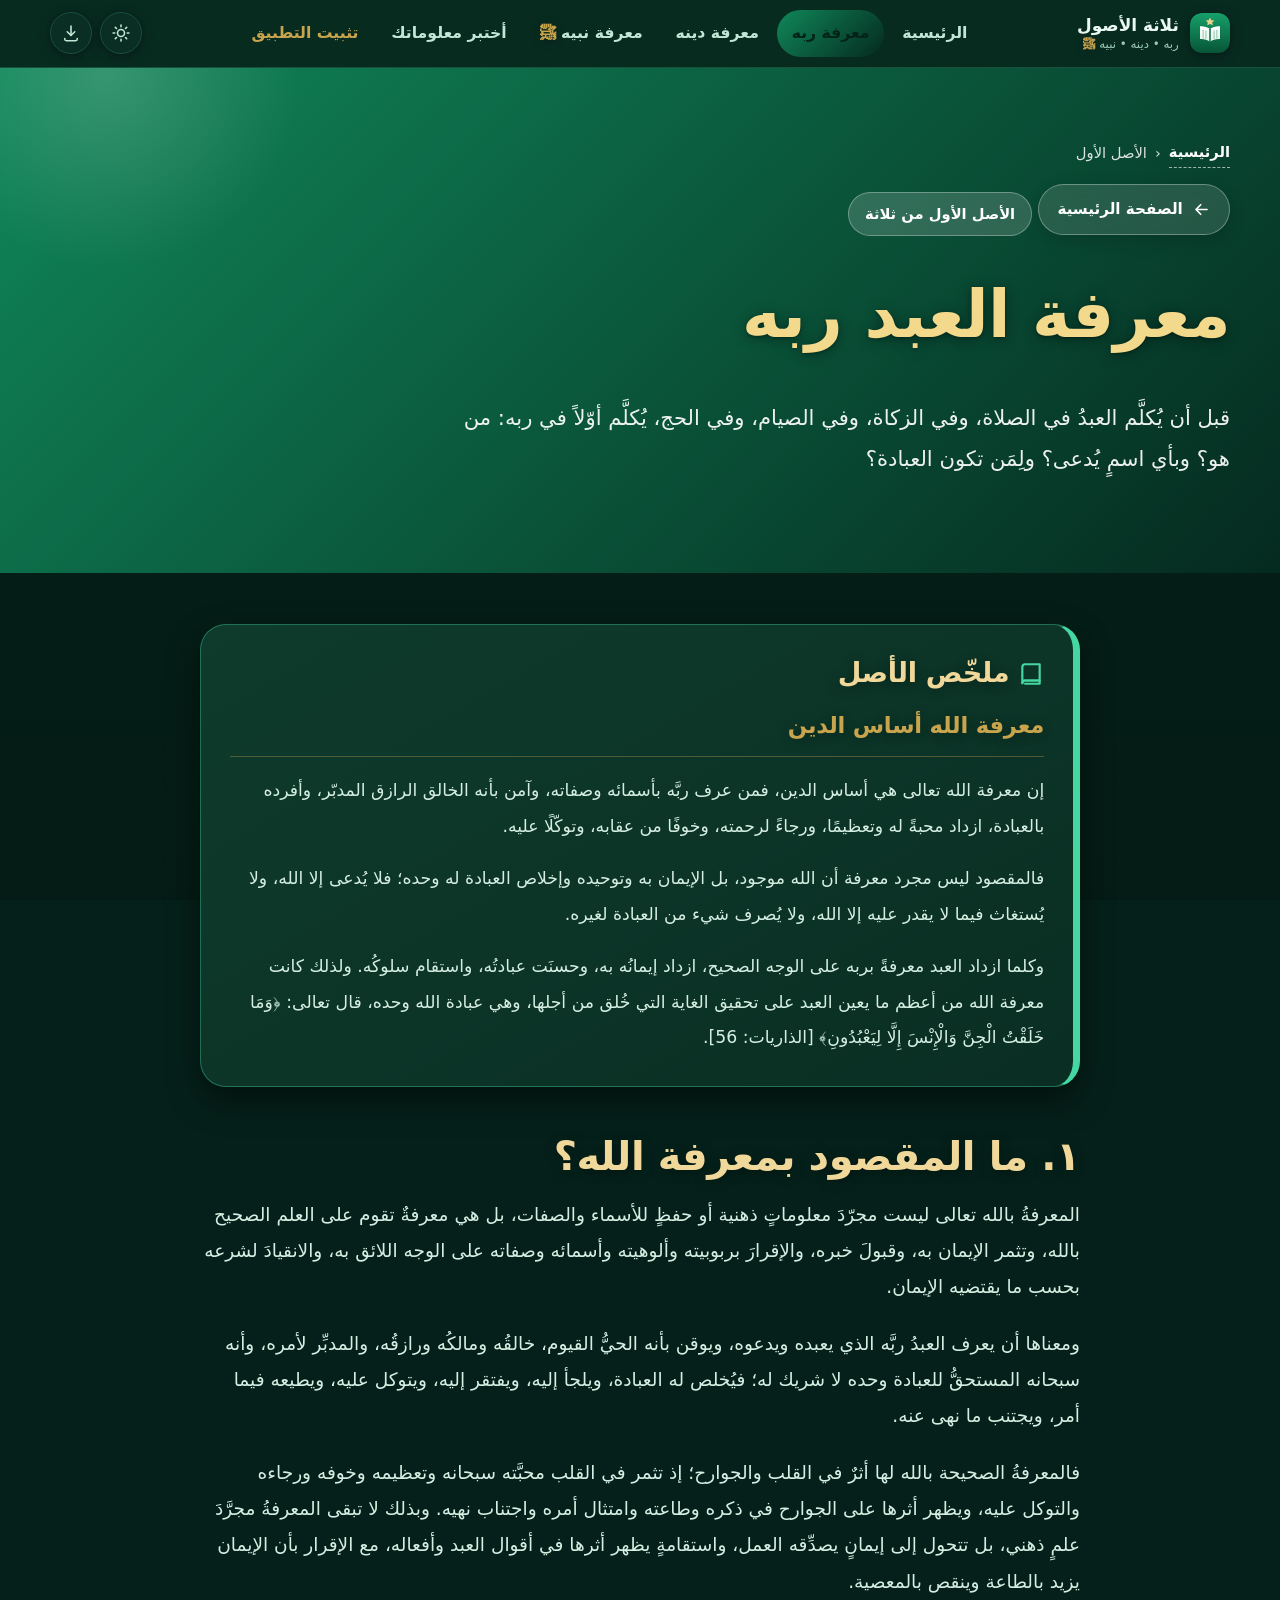
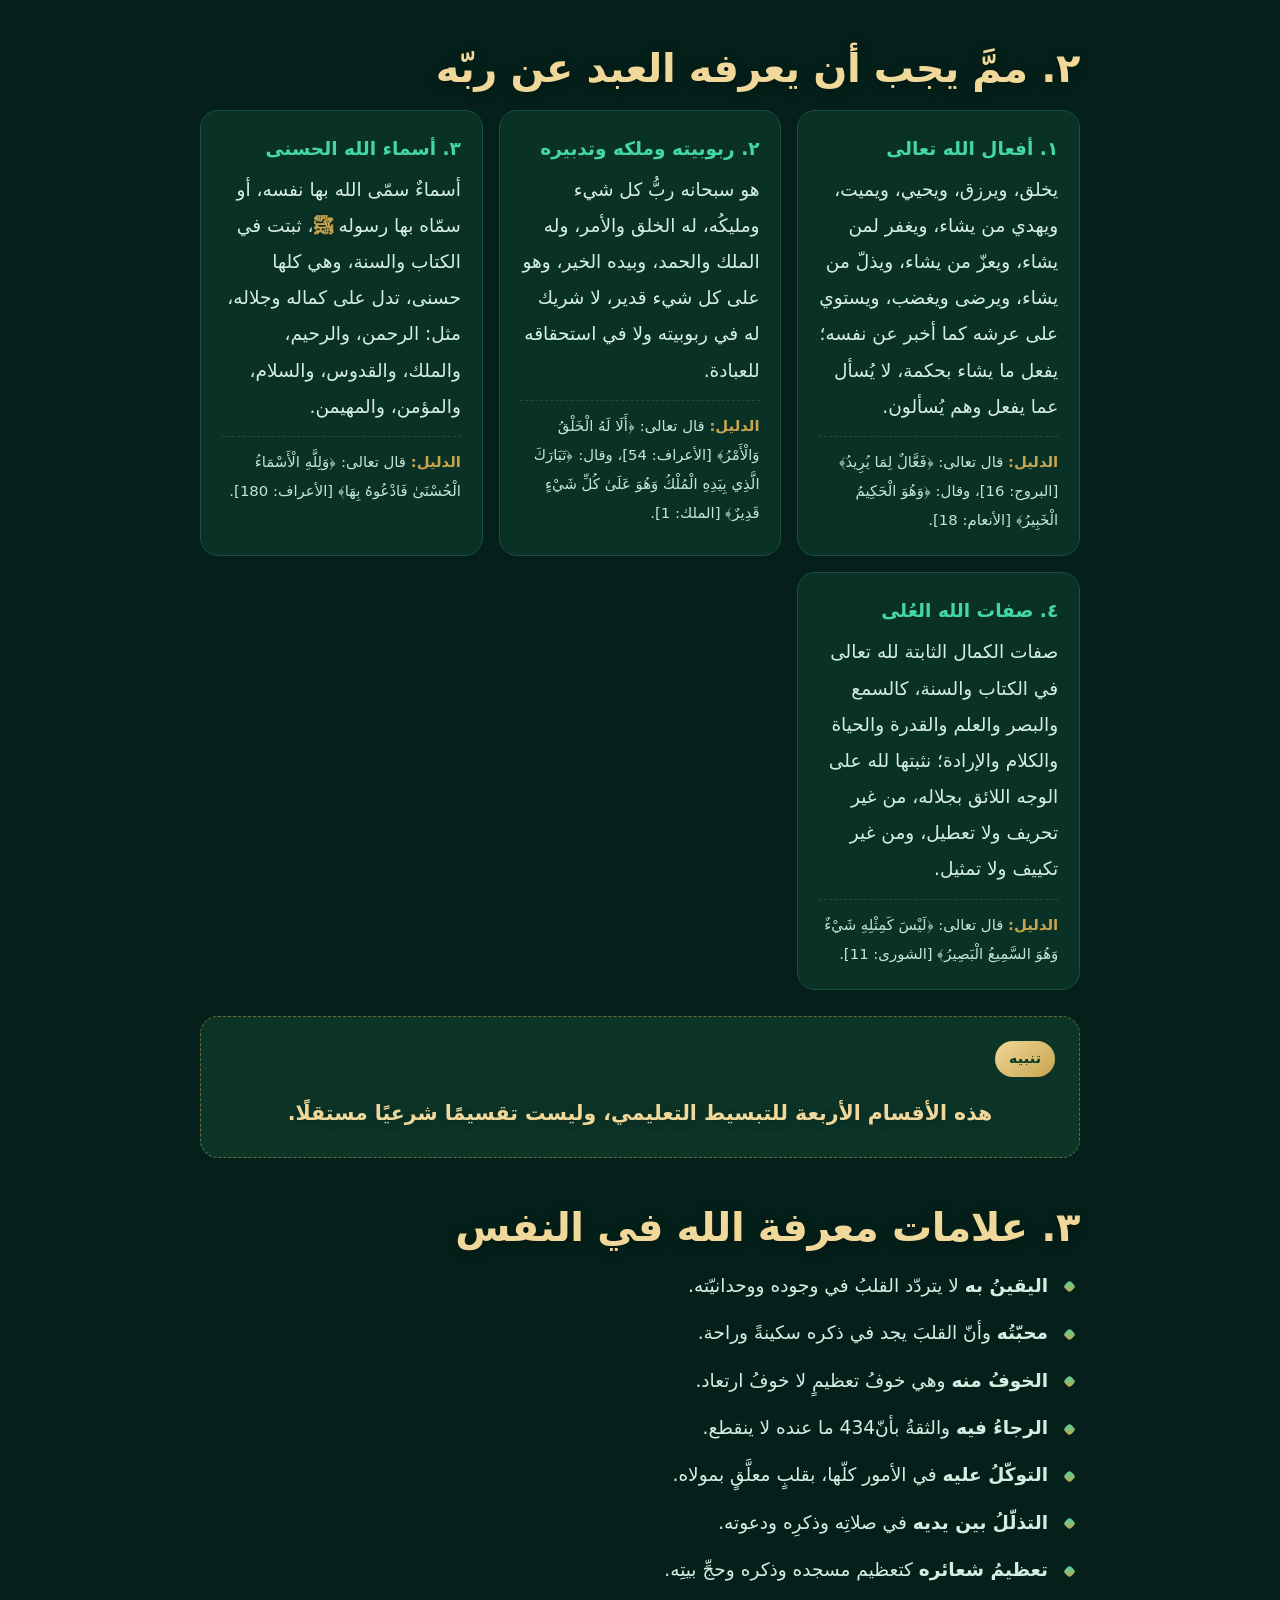
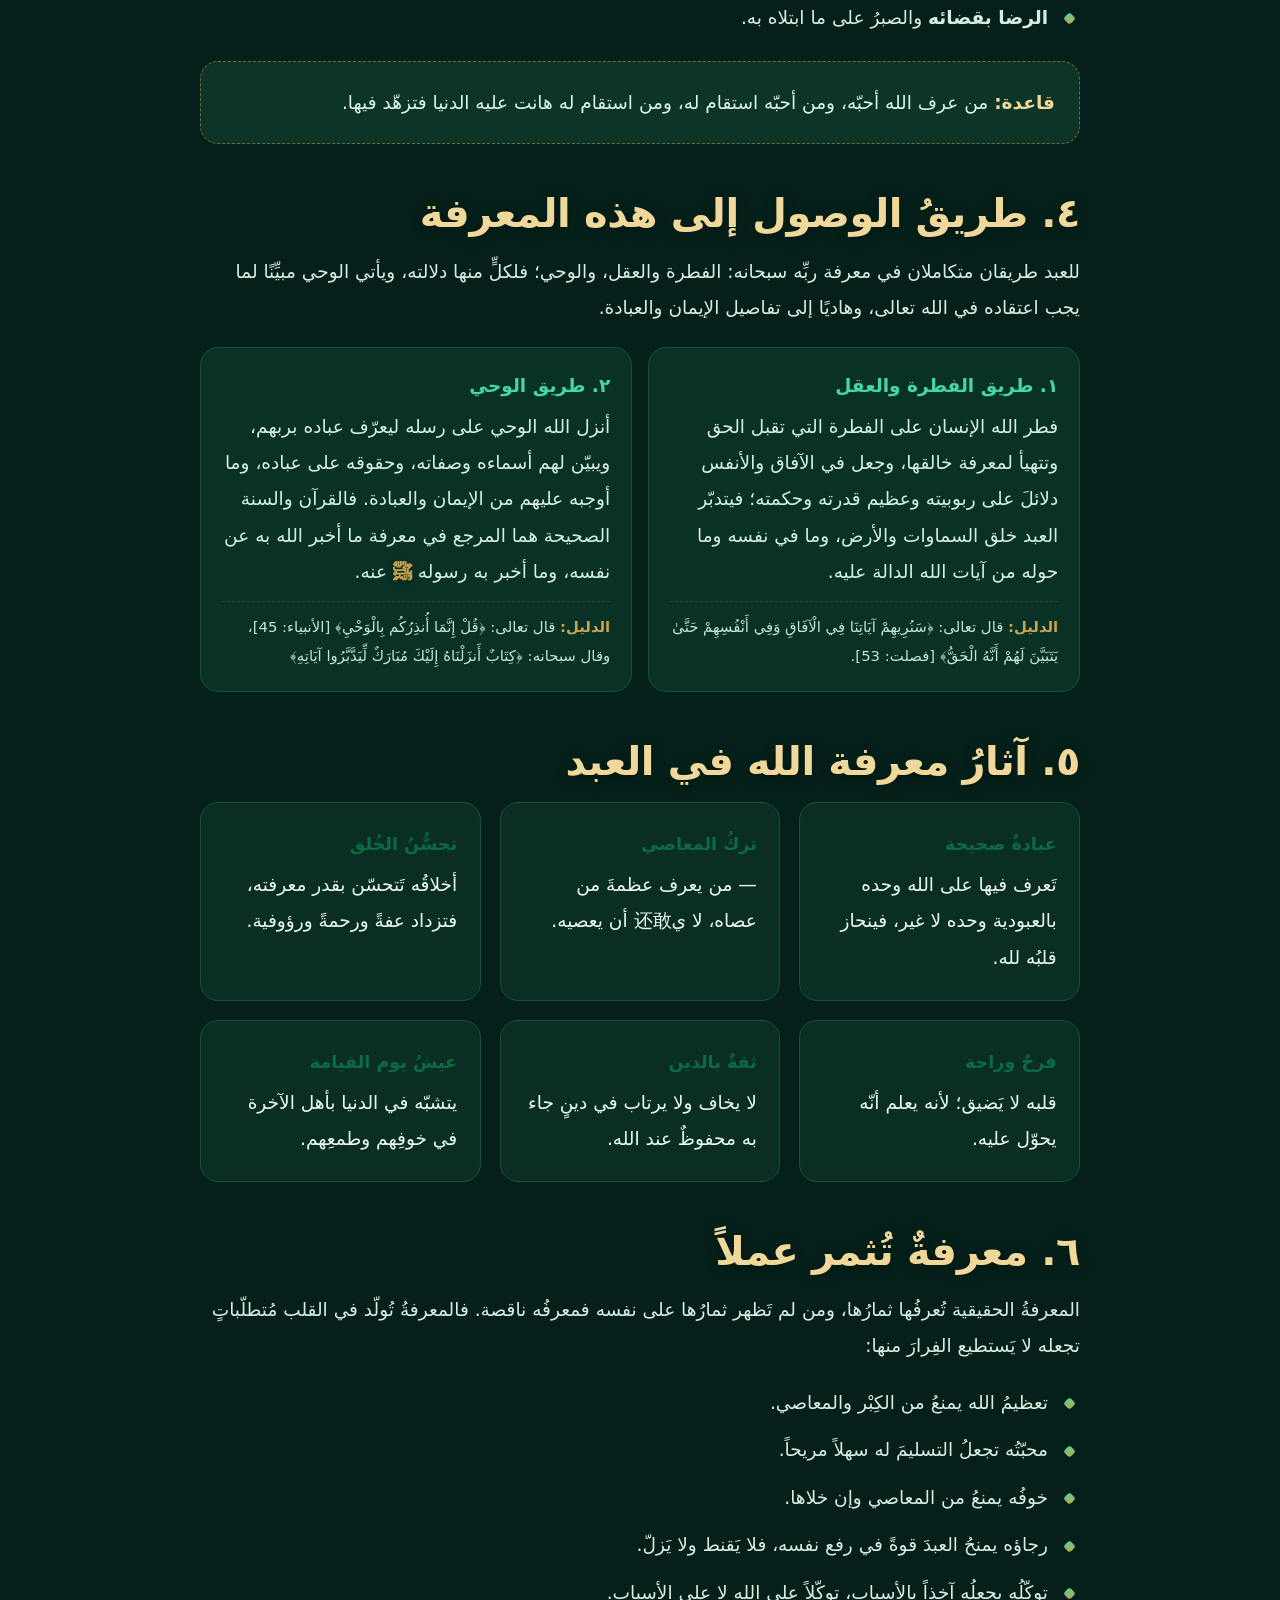
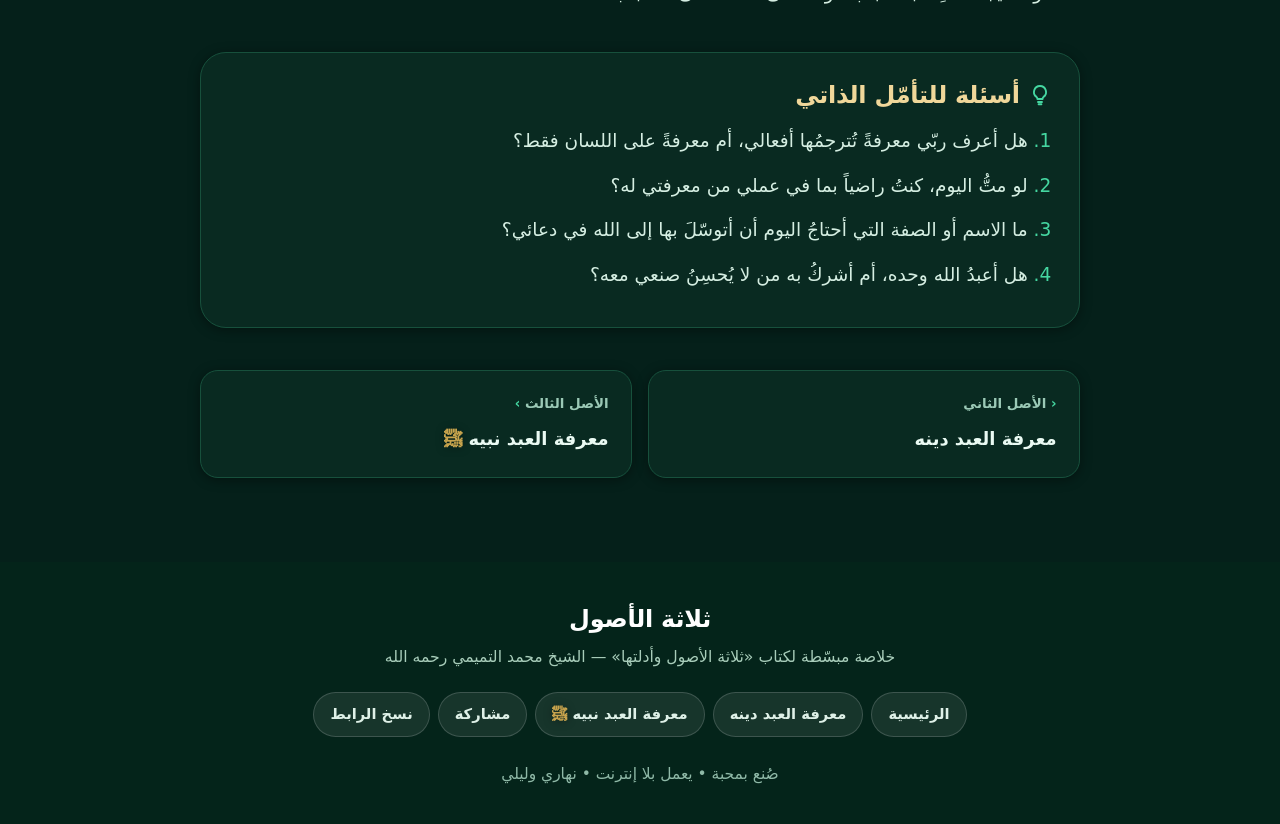
==== commit c0b6621c: "الأصل الأول: فقرة طريق الوصول (الفطرة والعقل والوحي) بالنص المعتمد" ====
--- a/asl-1.html
+++ b/asl-1.html
@@ -183,20 +183,21 @@
     <!-- 4 -->
     <section class="reveal">
       <h2>٤. طريقُ الوصول إلى هذه المعرفة</h2>
-      <p>للعبد طريقان في هذه المعرفة، وهما متتامّان:</p>
-      <ol>
-        <li>
-          <b>طريقُ الفِطَر والعقل</b>
-          <span class="muted">— الله فطر كلَّ إنسانٍ على محبّته ومعرفةِ خالقه، ثم دلّه على نفسه بدلائل في خلقه: في خلقه بأنفسنا، وفي ما حولنا من سماءٍ وأرضٍ وماءٍ وشجرٍ وحيوان.</span>
-        </li>
-        <li>
-          <b>طريقُ الوحي</b>
-          <span class="muted">— والواحي هو الموصل الأتمّ والأصحّ؛ فهو يعرّفك بمن لا تدركه الحواس. ولذلك أمر الله بتدبّر القرآن وقراءته طلباً لهذه المعرفة.</span>
-        </li>
-      </ol>
-      <p class="muted">
-        ولا يُعقل أن يعرف العبدُ ربه معرفةً تامةً إلا بوحْيٍ من الله؛ فما لا يَعرفه الإنسانُ بحدود عقله قاصر، ومن اقتصر على عقله حَرَمَ ربه حقَّ المعرفة.
-      </p>
+      <p>للعبد طريقان متكاملان في معرفة ربِّه سبحانه: الفطرة والعقل، والوحي؛ فلكلٍّ منها دلالته، ويأتي الوحي مبيِّنًا لما يجب اعتقاده في الله تعالى، وهاديًا إلى تفاصيل الإيمان والعبادة.</p>
+      <div class="list-cards">
+        <div>
+          <b>١. طريق الفطرة والعقل</b>
+          فطر الله الإنسان على الفطرة التي تقبل الحق وتتهيأ لمعرفة خالقها، وجعل في الآفاق والأنفس دلائلَ على ربوبيته وعظيم قدرته وحكمته؛
+          فيتدبّر العبد خلق السماوات والأرض، وما في نفسه وما حوله من آيات الله الدالة عليه.
+          <span class="dalil"><b>الدليل:</b> قال تعالى: ﴿سَنُرِيهِمْ آيَاتِنَا فِي الْآفَاقِ وَفِي أَنْفُسِهِمْ حَتَّىٰ يَتَبَيَّنَ لَهُمْ أَنَّهُ الْحَقُّ﴾ [فصلت: 53].</span>
+        </div>
+        <div>
+          <b>٢. طريق الوحي</b>
+          أنزل الله الوحي على رسله ليعرّف عباده بربهم، ويبيّن لهم أسماءه وصفاته، وحقوقه على عباده، وما أوجبه عليهم من الإيمان والعبادة.
+          فالقرآن والسنة الصحيحة هما المرجع في معرفة ما أخبر الله به عن نفسه، وما أخبر به رسوله <span class="hz">ﷺ</span> عنه.
+          <span class="dalil"><b>الدليل:</b> قال تعالى: ﴿قُلْ إِنَّمَا أُنذِرُكُم بِالْوَحْيِ﴾ [الأنبياء: 45]، وقال سبحانه: ﴿كِتَابٌ أَنزَلْنَاهُ إِلَيْكَ مُبَارَكٌ لِّيَدَّبَّرُوا آيَاتِهِ﴾</span>
+        </div>
+      </div>
     </section>
 
     <!-- 5 -->
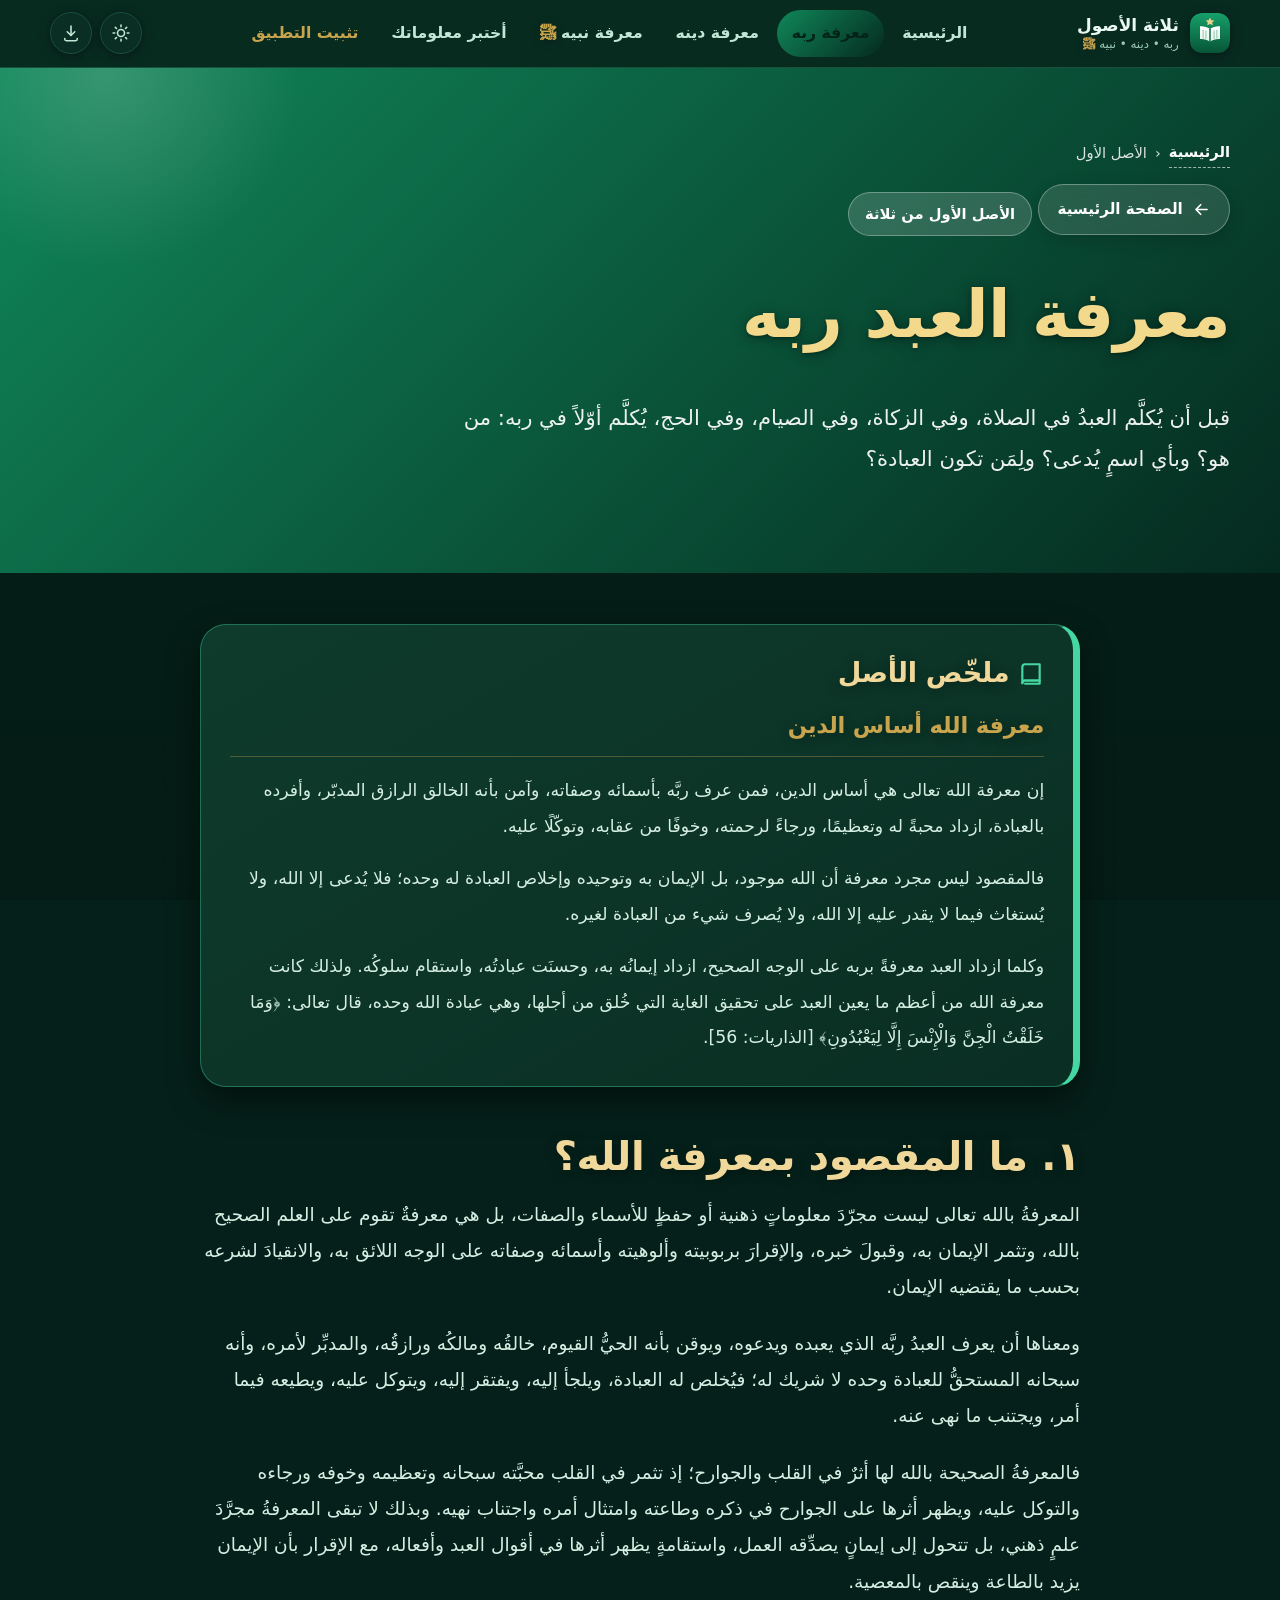
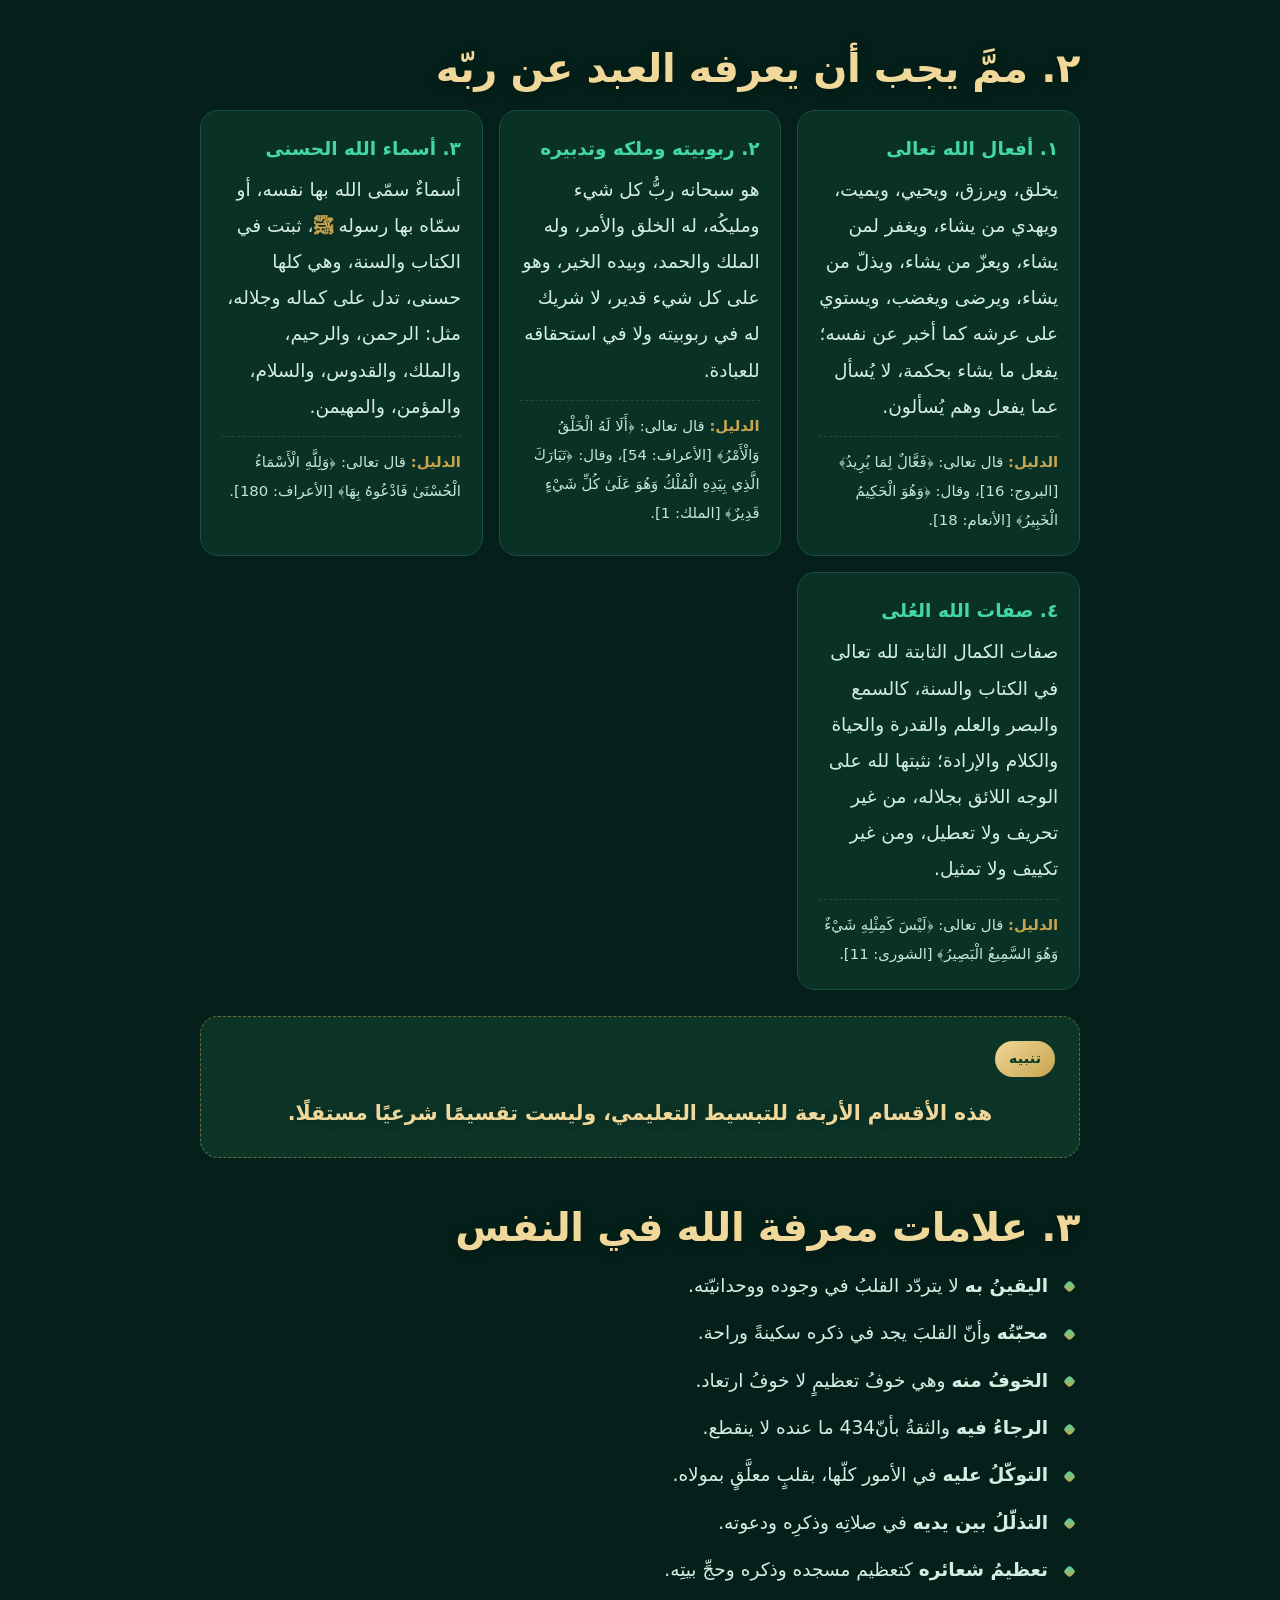
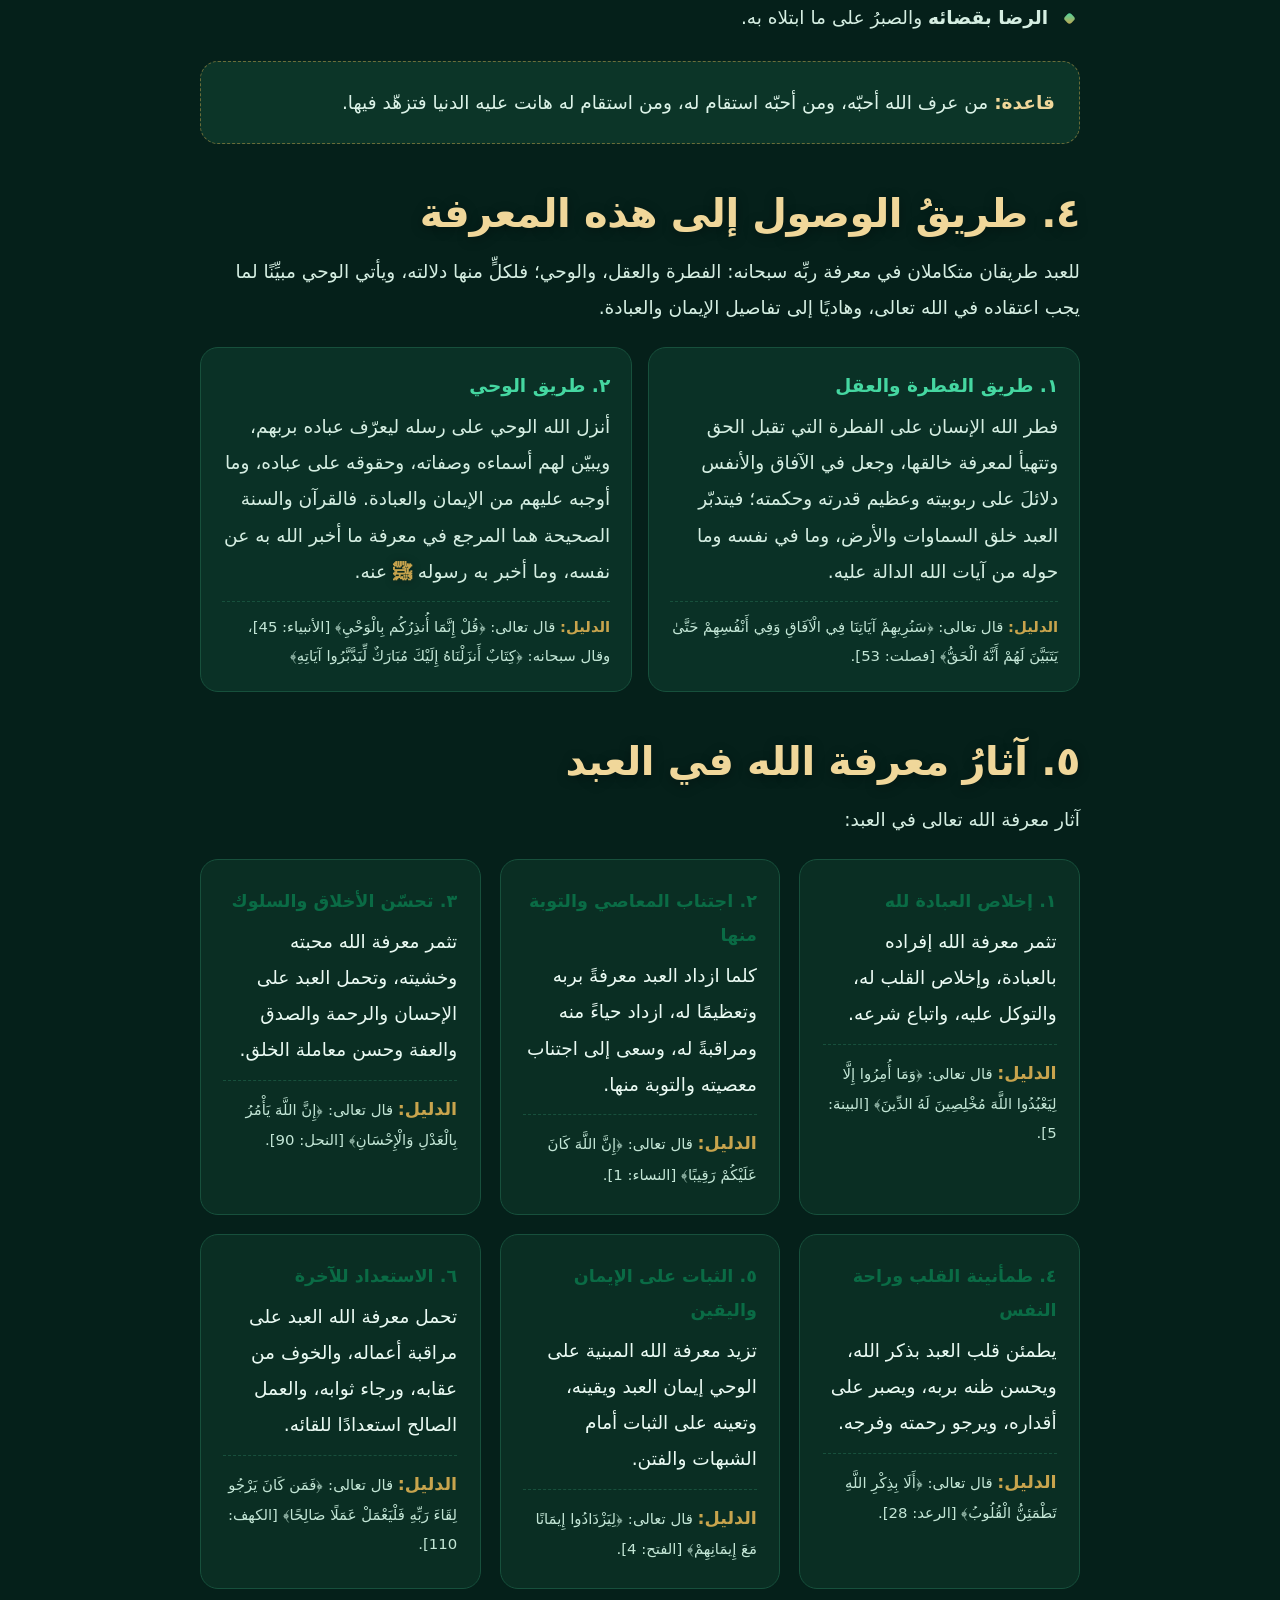
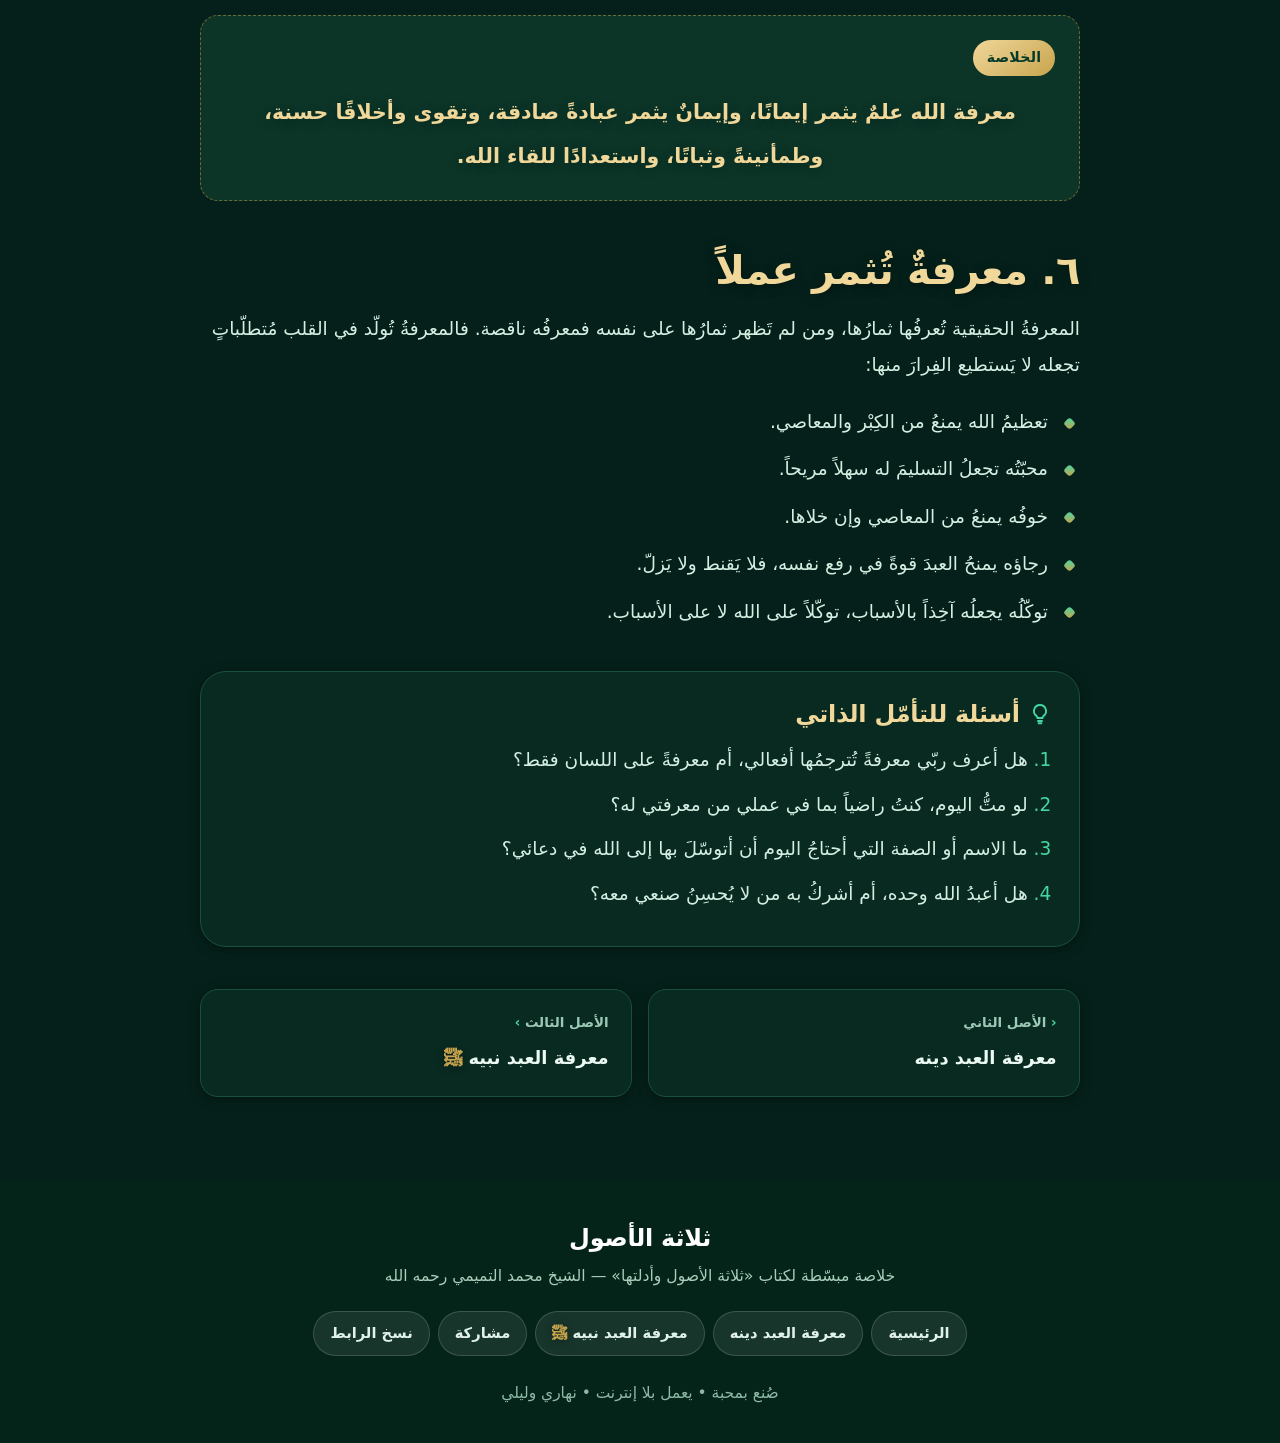
==== commit ea2b0bc5: "الأصل الأول: آثار المعرفة الستة مع أدلتها + الخلاصة" ====
--- a/asl-1.html
+++ b/asl-1.html
@@ -203,13 +203,24 @@
     <!-- 5 -->
     <section class="reveal">
       <h2>٥. آثارُ معرفة الله في العبد</h2>
+      <p>آثار معرفة الله تعالى في العبد:</p>
       <div class="info-grid">
-        <div class="info-item"><b>عبادةٌ صحيحة</b> تَعرف فيها على الله وحده بالعبودية وحده لا غير، فينحاز قلبُه لله.</div>
-        <div class="info-item"><b>تركُ المعاصي</b> — من يعرف عظمةَ من عصاه، لا ي还敢 أن يعصيه.</div>
-        <div class="info-item"><b>تحسُّنُ الخُلق</b> أخلاقُه تَتحسّن بقدر معرفته، فتزداد عفةً ورحمةً ورؤوفية.</div>
-        <div class="info-item"><b>فرحٌ وراحة</b> قلبه لا يَضيق؛ لأنه يعلم أنّه يحوّل عليه.</div>
-        <div class="info-item"><b>ثقةٌ بالدين</b> لا يخاف ولا يرتاب في دينٍ جاء به محفوظٌ عند الله.</div>
-        <div class="info-item"><b>عيشُ يوم القيامة</b> يتشبّه في الدنيا بأهل الآخرة في خوفِهم وطمعِهم.</div>
+        <div class="info-item"><b>١. إخلاص العبادة لله</b> تثمر معرفة الله إفراده بالعبادة، وإخلاص القلب له، والتوكل عليه، واتباع شرعه.
+          <span class="dalil"><b>الدليل:</b> قال تعالى: ﴿وَمَا أُمِرُوا إِلَّا لِيَعْبُدُوا اللَّهَ مُخْلِصِينَ لَهُ الدِّينَ﴾ [البينة: 5].</span></div>
+        <div class="info-item"><b>٢. اجتناب المعاصي والتوبة منها</b> كلما ازداد العبد معرفةً بربه وتعظيمًا له، ازداد حياءً منه ومراقبةً له، وسعى إلى اجتناب معصيته والتوبة منها.
+          <span class="dalil"><b>الدليل:</b> قال تعالى: ﴿إِنَّ اللَّهَ كَانَ عَلَيْكُمْ رَقِيبًا﴾ [النساء: 1].</span></div>
+        <div class="info-item"><b>٣. تحسّن الأخلاق والسلوك</b> تثمر معرفة الله محبته وخشيته، وتحمل العبد على الإحسان والرحمة والصدق والعفة وحسن معاملة الخلق.
+          <span class="dalil"><b>الدليل:</b> قال تعالى: ﴿إِنَّ اللَّهَ يَأْمُرُ بِالْعَدْلِ وَالْإِحْسَانِ﴾ [النحل: 90].</span></div>
+        <div class="info-item"><b>٤. طمأنينة القلب وراحة النفس</b> يطمئن قلب العبد بذكر الله، ويحسن ظنه بربه، ويصبر على أقداره، ويرجو رحمته وفرجه.
+          <span class="dalil"><b>الدليل:</b> قال تعالى: ﴿أَلَا بِذِكْرِ اللَّهِ تَطْمَئِنُّ الْقُلُوبُ﴾ [الرعد: 28].</span></div>
+        <div class="info-item"><b>٥. الثبات على الإيمان واليقين</b> تزيد معرفة الله المبنية على الوحي إيمان العبد ويقينه، وتعينه على الثبات أمام الشبهات والفتن.
+          <span class="dalil"><b>الدليل:</b> قال تعالى: ﴿لِيَزْدَادُوا إِيمَانًا مَعَ إِيمَانِهِمْ﴾ [الفتح: 4].</span></div>
+        <div class="info-item"><b>٦. الاستعداد للآخرة</b> تحمل معرفة الله العبد على مراقبة أعماله، والخوف من عقابه، ورجاء ثوابه، والعمل الصالح استعدادًا للقائه.
+          <span class="dalil"><b>الدليل:</b> قال تعالى: ﴿فَمَن كَانَ يَرْجُو لِقَاءَ رَبِّهِ فَلْيَعْمَلْ عَمَلًا صَالِحًا﴾ [الكهف: 110].</span></div>
+      </div>
+      <div class="note note-inline">
+        <span class="note-label">الخلاصة</span>
+        <p class="note-text">معرفة الله علمٌ يثمر إيمانًا، وإيمانٌ يثمر عبادةً صادقة، وتقوى وأخلاقًا حسنة، وطمأنينةً وثباتًا، واستعدادًا للقاء الله.</p>
       </div>
     </section>
 
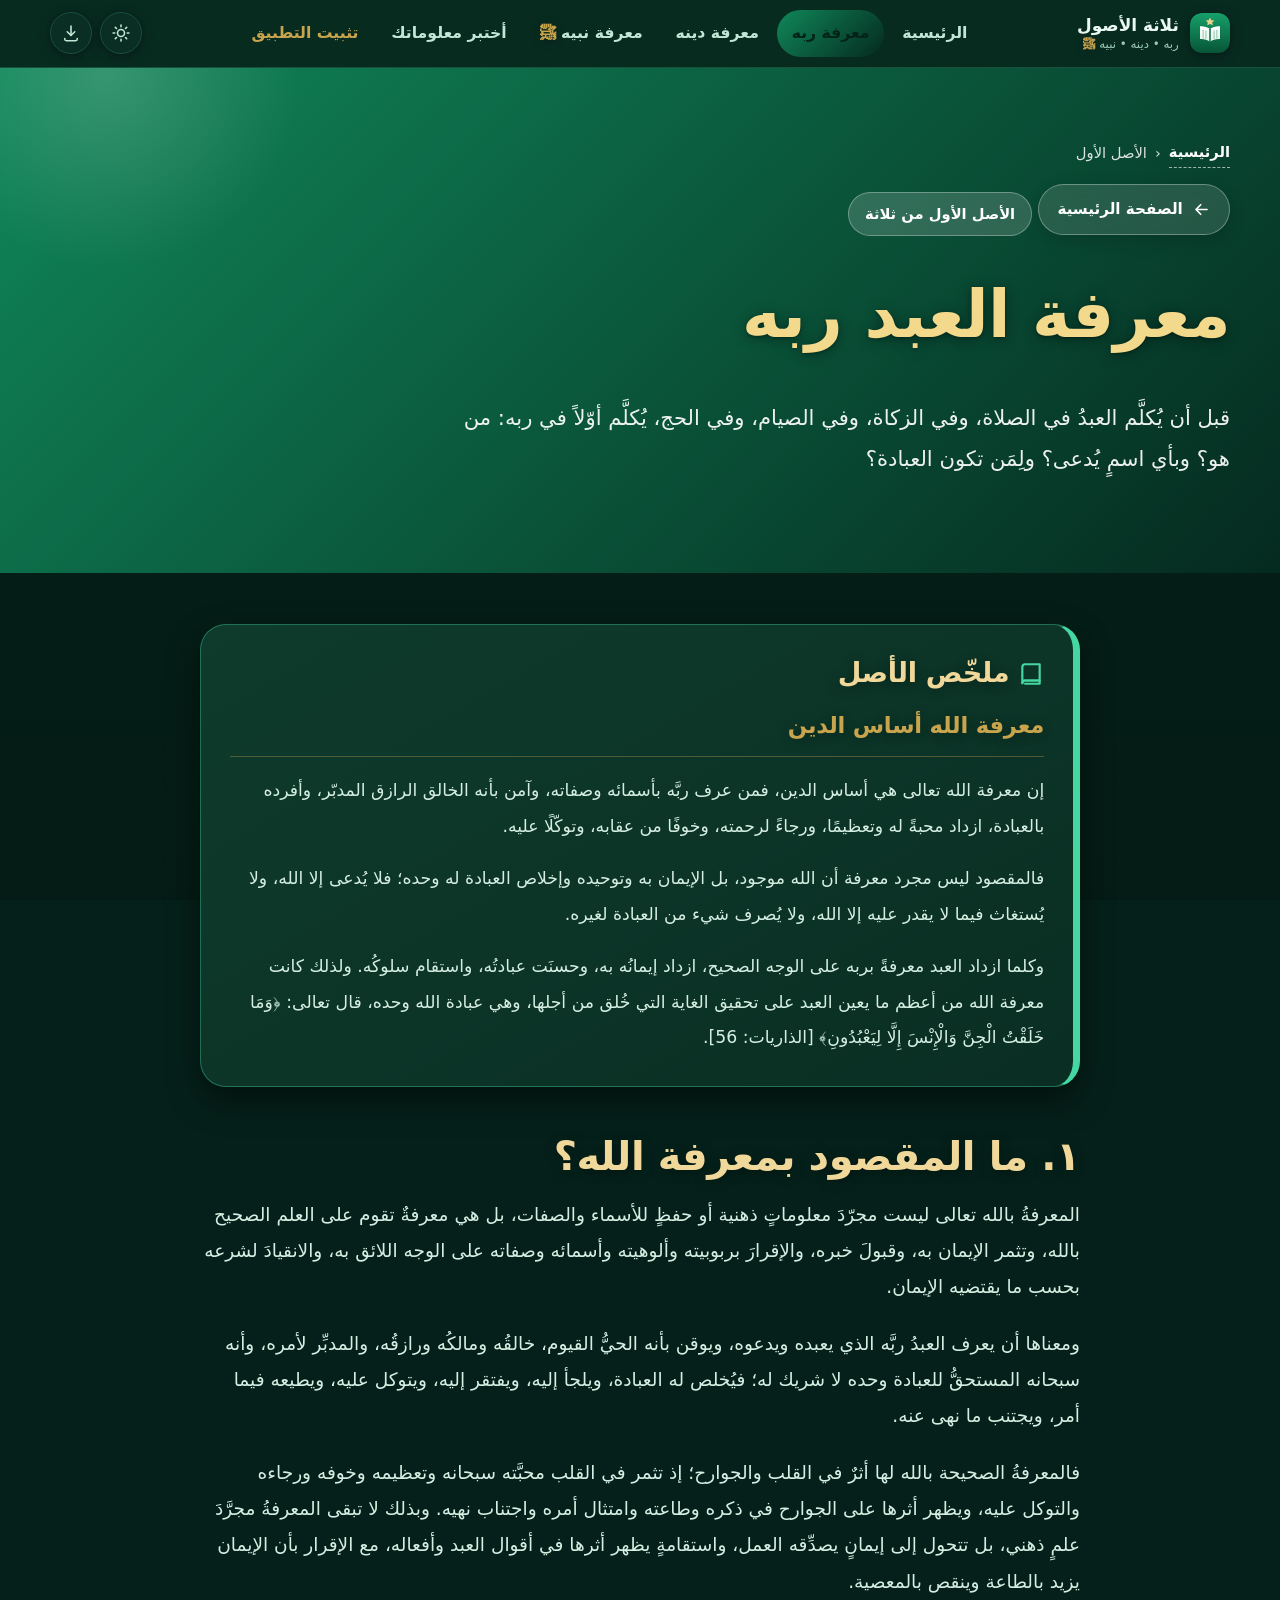
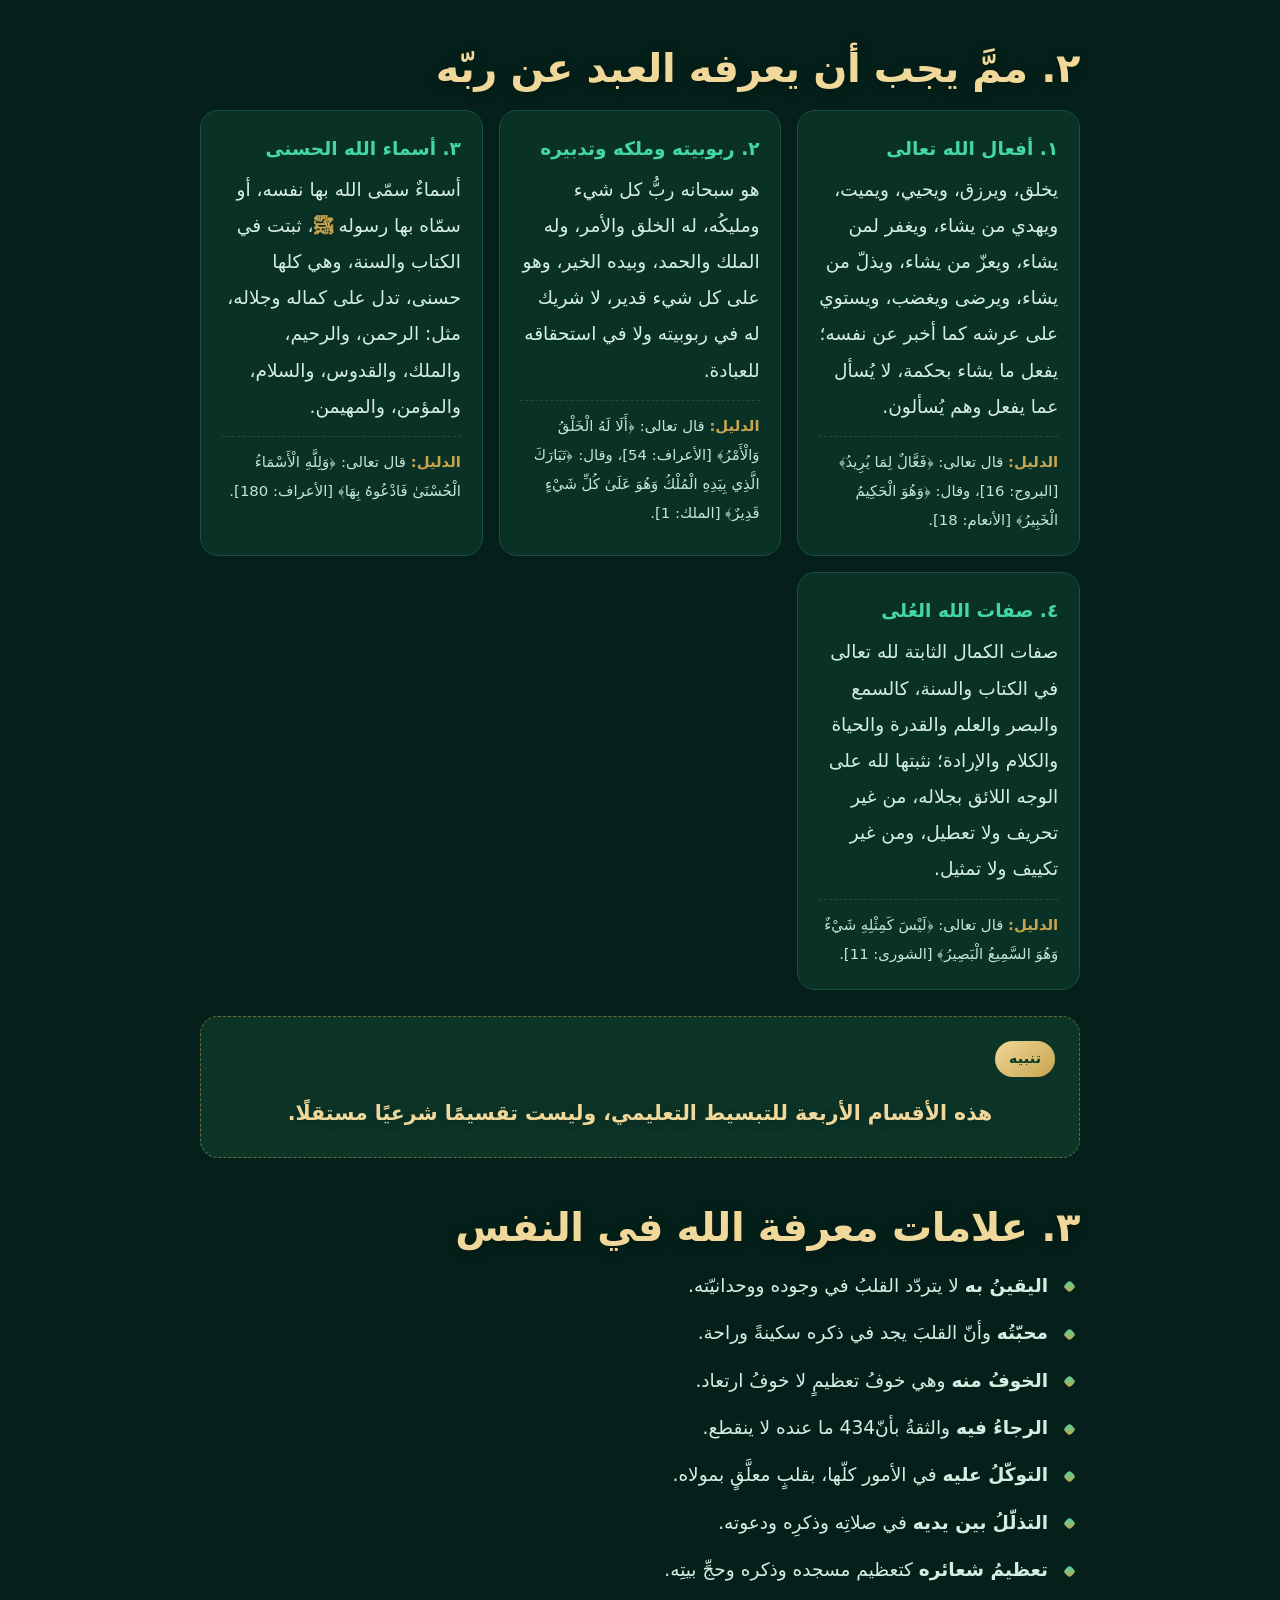
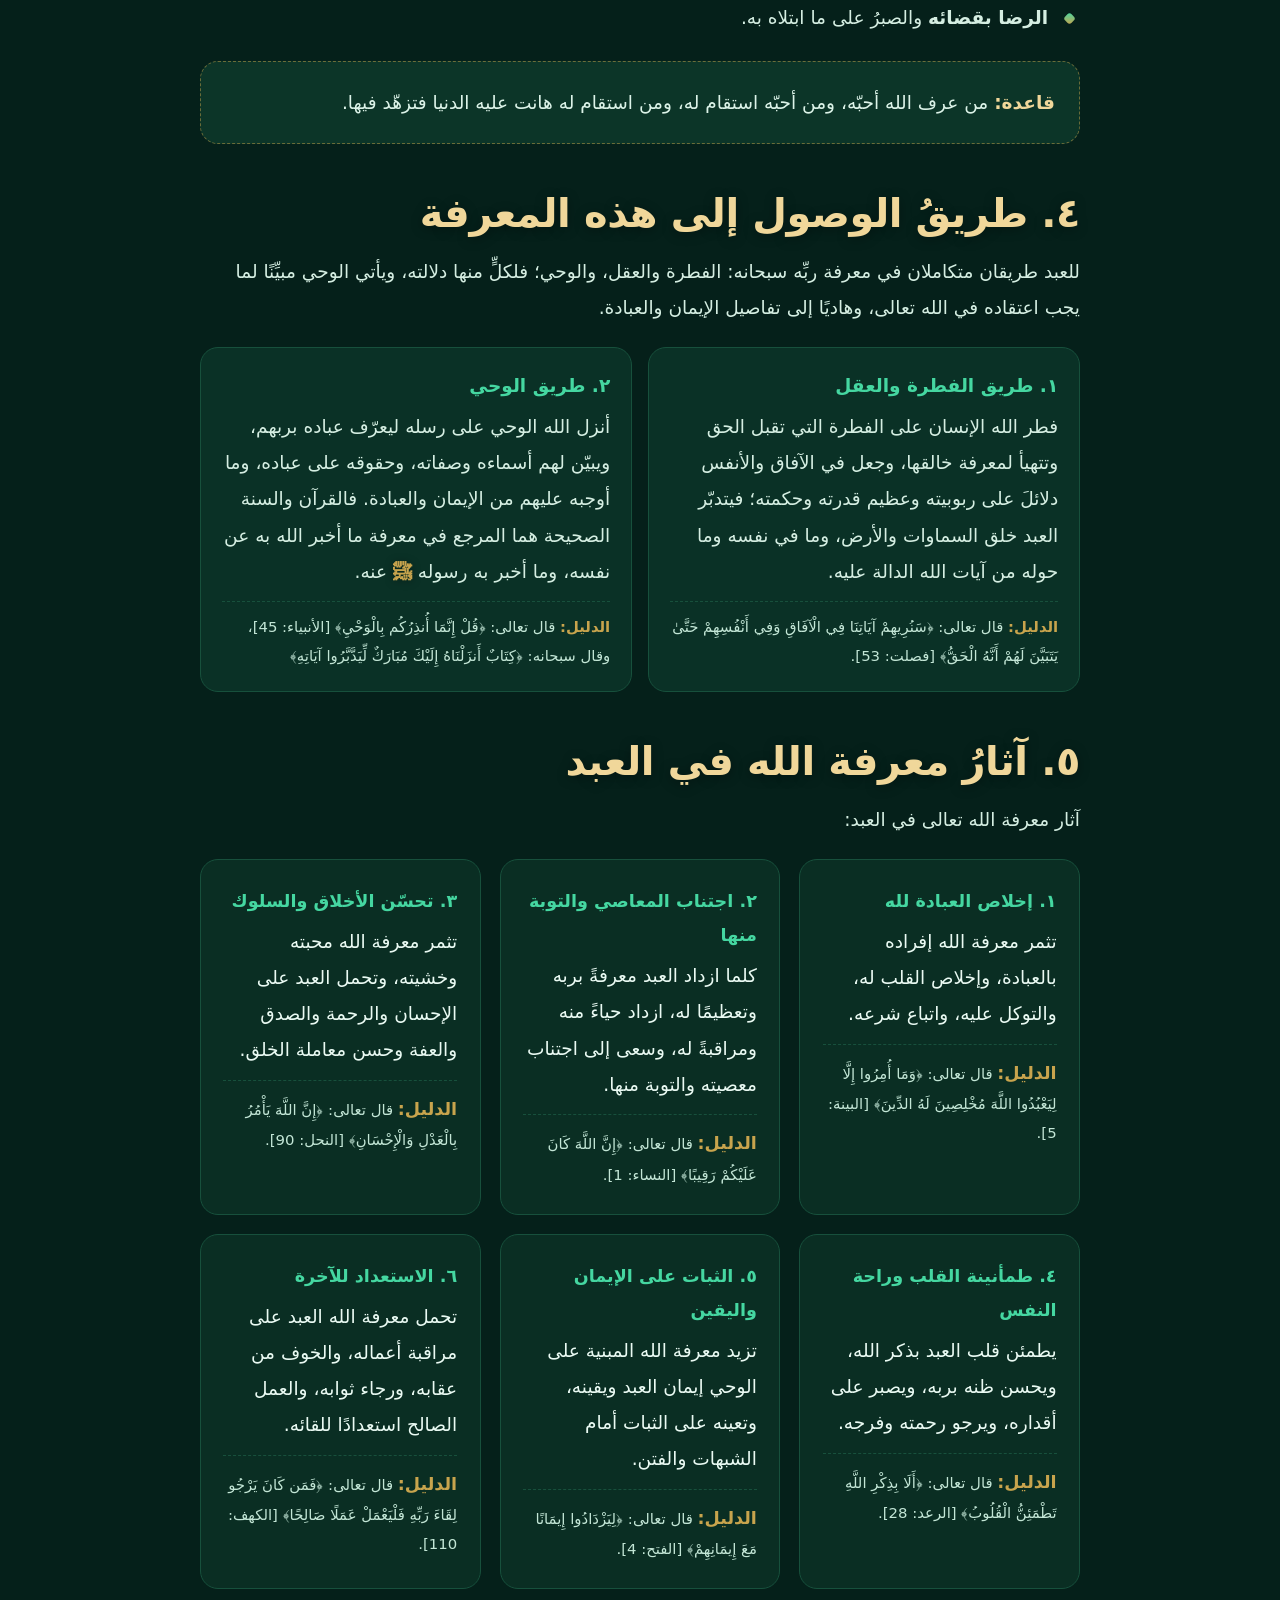
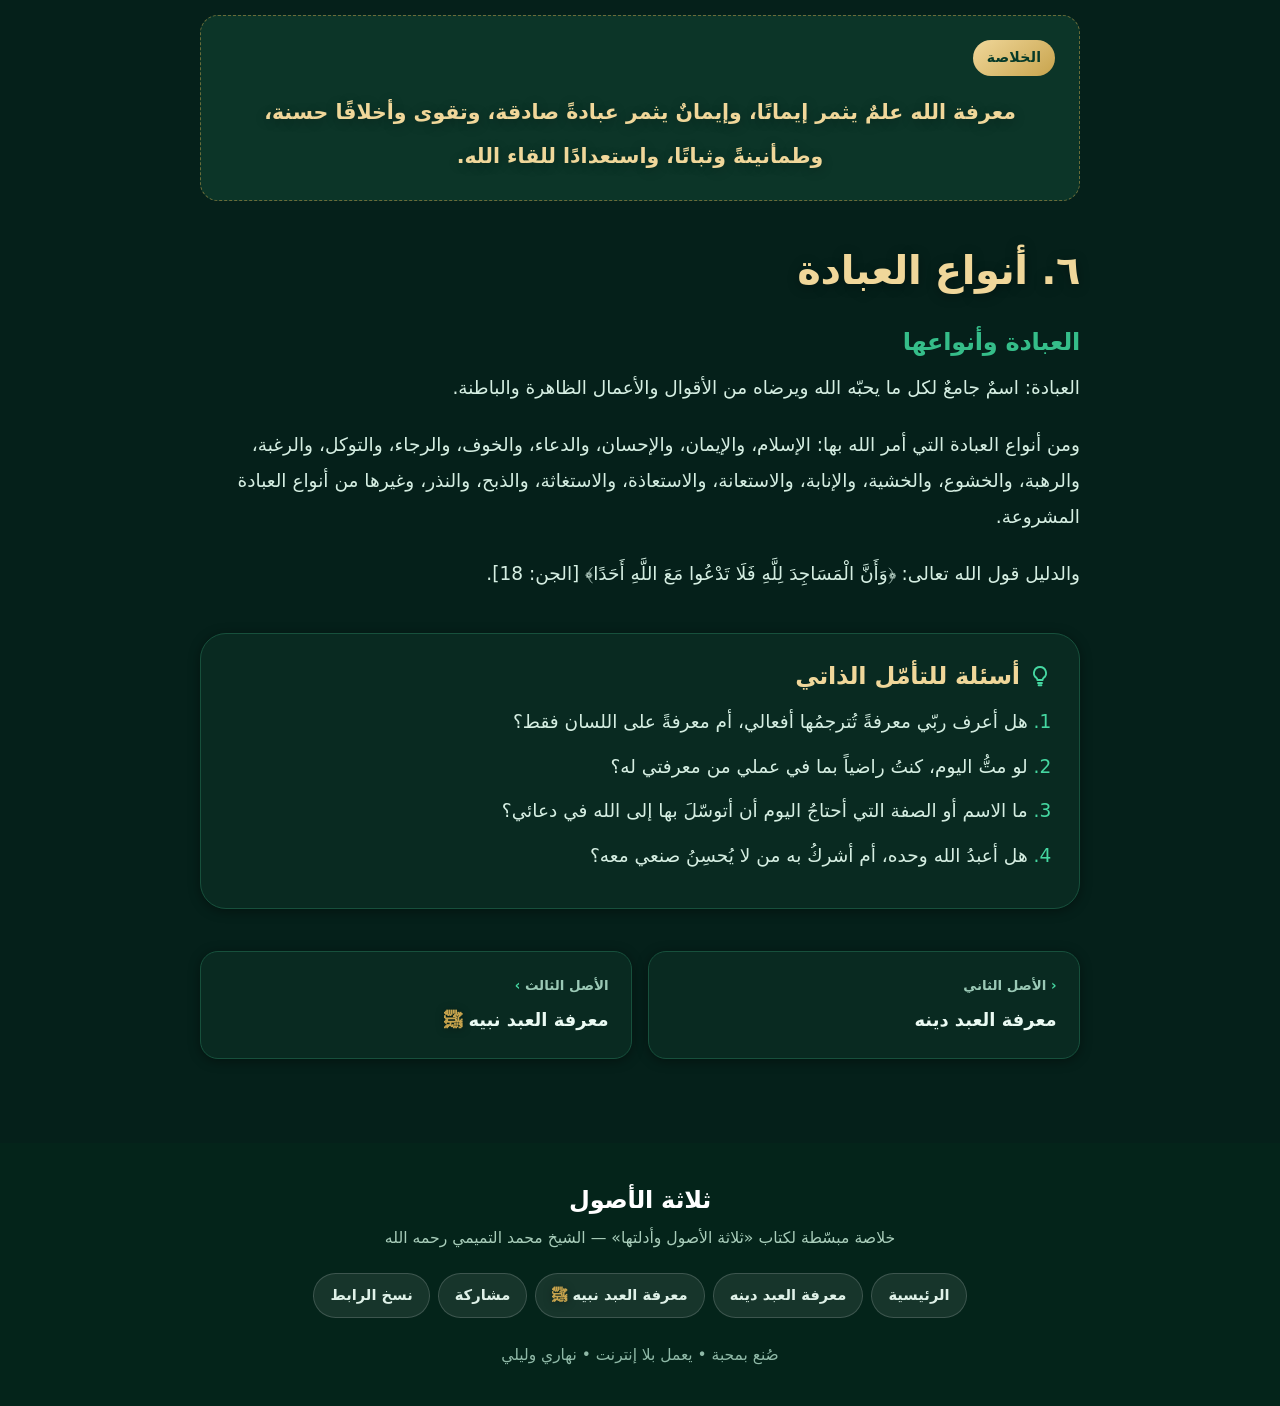
==== commit 19b40016: "الأصل الأول: الفقرة 6 أنواع العبادة بالنص المعتمد" ====
--- a/asl-1.html
+++ b/asl-1.html
@@ -226,18 +226,20 @@
 
     <!-- 6 -->
     <section class="reveal">
-      <h2>٦. معرفةٌ تُثمر عملاً</h2>
-      <p>
-        المعرفةُ الحقيقية تُعرفُها ثمارُها، ومن لم تَظهر ثمارُها على نفسه فمعرفُه ناقصة.
-        فالمعرفةُ تُولّد في القلب مُتطلّباتٍ تجعله لا يَستطيع الفِرارَ منها:
-      </p>
-      <ul>
-        <li>تعظيمُ الله يمنعُ من الكِبْر والمعاصي.</li>
-        <li>محبّتُه تجعلُ التسليمَ له سهلاً مريحاً.</li>
-        <li>خوفُه يمنعُ من المعاصي وإن خلاها.</li>
-        <li>رجاؤه يمنحُ العبدَ قوةً في رفع نفسه، فلا يَقنط ولا يَزلّ.</li>
-        <li>توكّلُه يجعلُه آخِذاً بالأسباب، توكّلاً على الله لا على الأسباب.</li>
-      </ul>
+      <h2>٦. أنواع العبادة</h2>
+      <h3>العبادة وأنواعها</h3>
+      <p>
+        العبادة: اسمٌ جامعٌ لكل ما يحبّه الله ويرضاه من الأقوال والأعمال الظاهرة والباطنة.
+      </p>
+      <p>
+        ومن أنواع العبادة التي أمر الله بها: الإسلام، والإيمان، والإحسان، والدعاء، والخوف، والرجاء، والتوكل،
+        والرغبة، والرهبة، والخشوع، والخشية، والإنابة، والاستعانة، والاستعاذة، والاستغاثة، والذبح، والنذر،
+        وغيرها من أنواع العبادة المشروعة.
+      </p>
+      <p>
+        والدليل قول الله تعالى:
+        ﴿وَأَنَّ الْمَسَاجِدَ لِلَّهِ فَلَا تَدْعُوا مَعَ اللَّهِ أَحَدًا﴾ [الجن: 18].
+      </p>
     </section>
 
     <!-- تأمل -->
--- a/assets/css/styles.css
+++ b/assets/css/styles.css
@@ -511,8 +511,7 @@
   transition: transform var(--t), box-shadow var(--t), border-color var(--t);
 }
 .info-item:hover { transform: translateY(-6px); box-shadow: var(--shadow-md); border-color: var(--green-400); }
-.info-item b { display: block; font-family: var(--font-display); font-size: 1.1rem; margin-bottom: .35rem; color: var(--green-700); }
-[data-theme="dark"] .info-item b { color: var(--green-400); }
+.info-item b { display: block; font-family: var(--font-display); font-size: 1.1rem; margin-bottom: .35rem; color: var(--accent); }
 
 /* ---------- 9. ترويسة الصفحات الداخلية ---------- */
 .page-head {
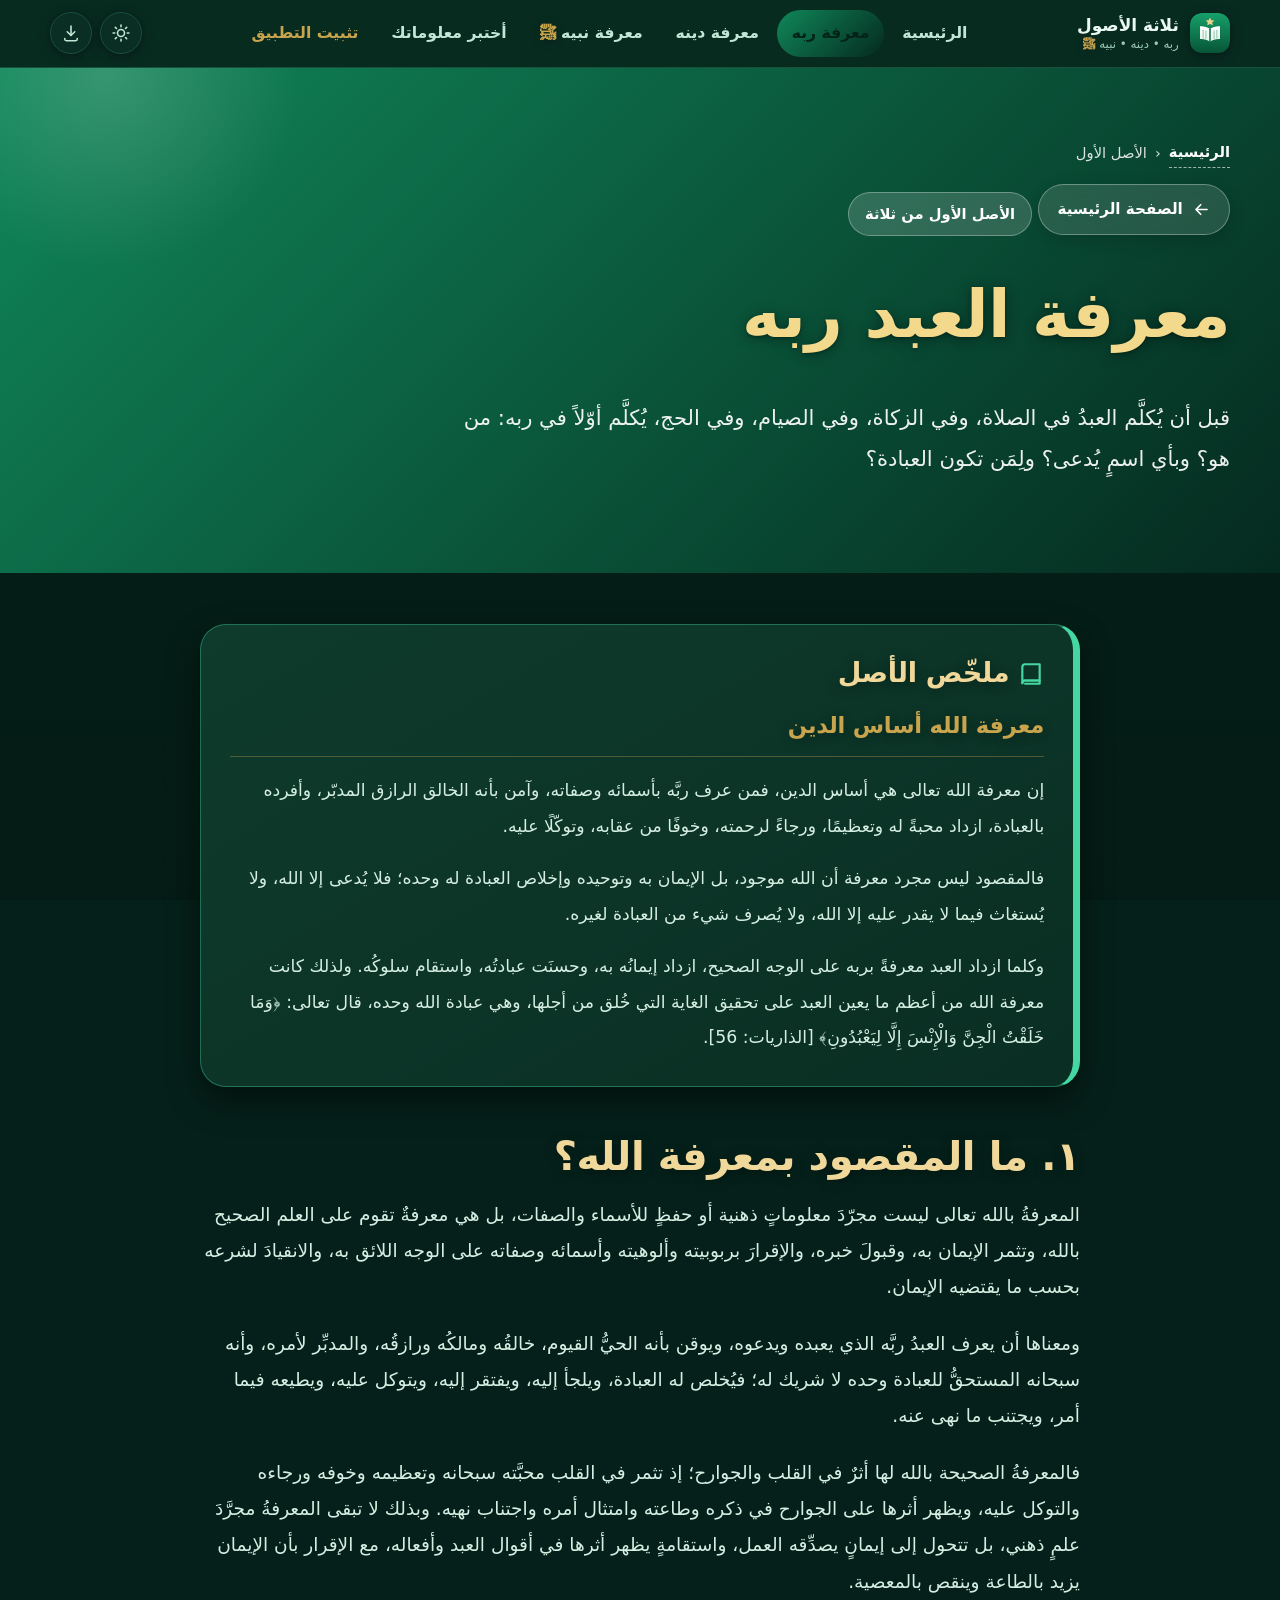
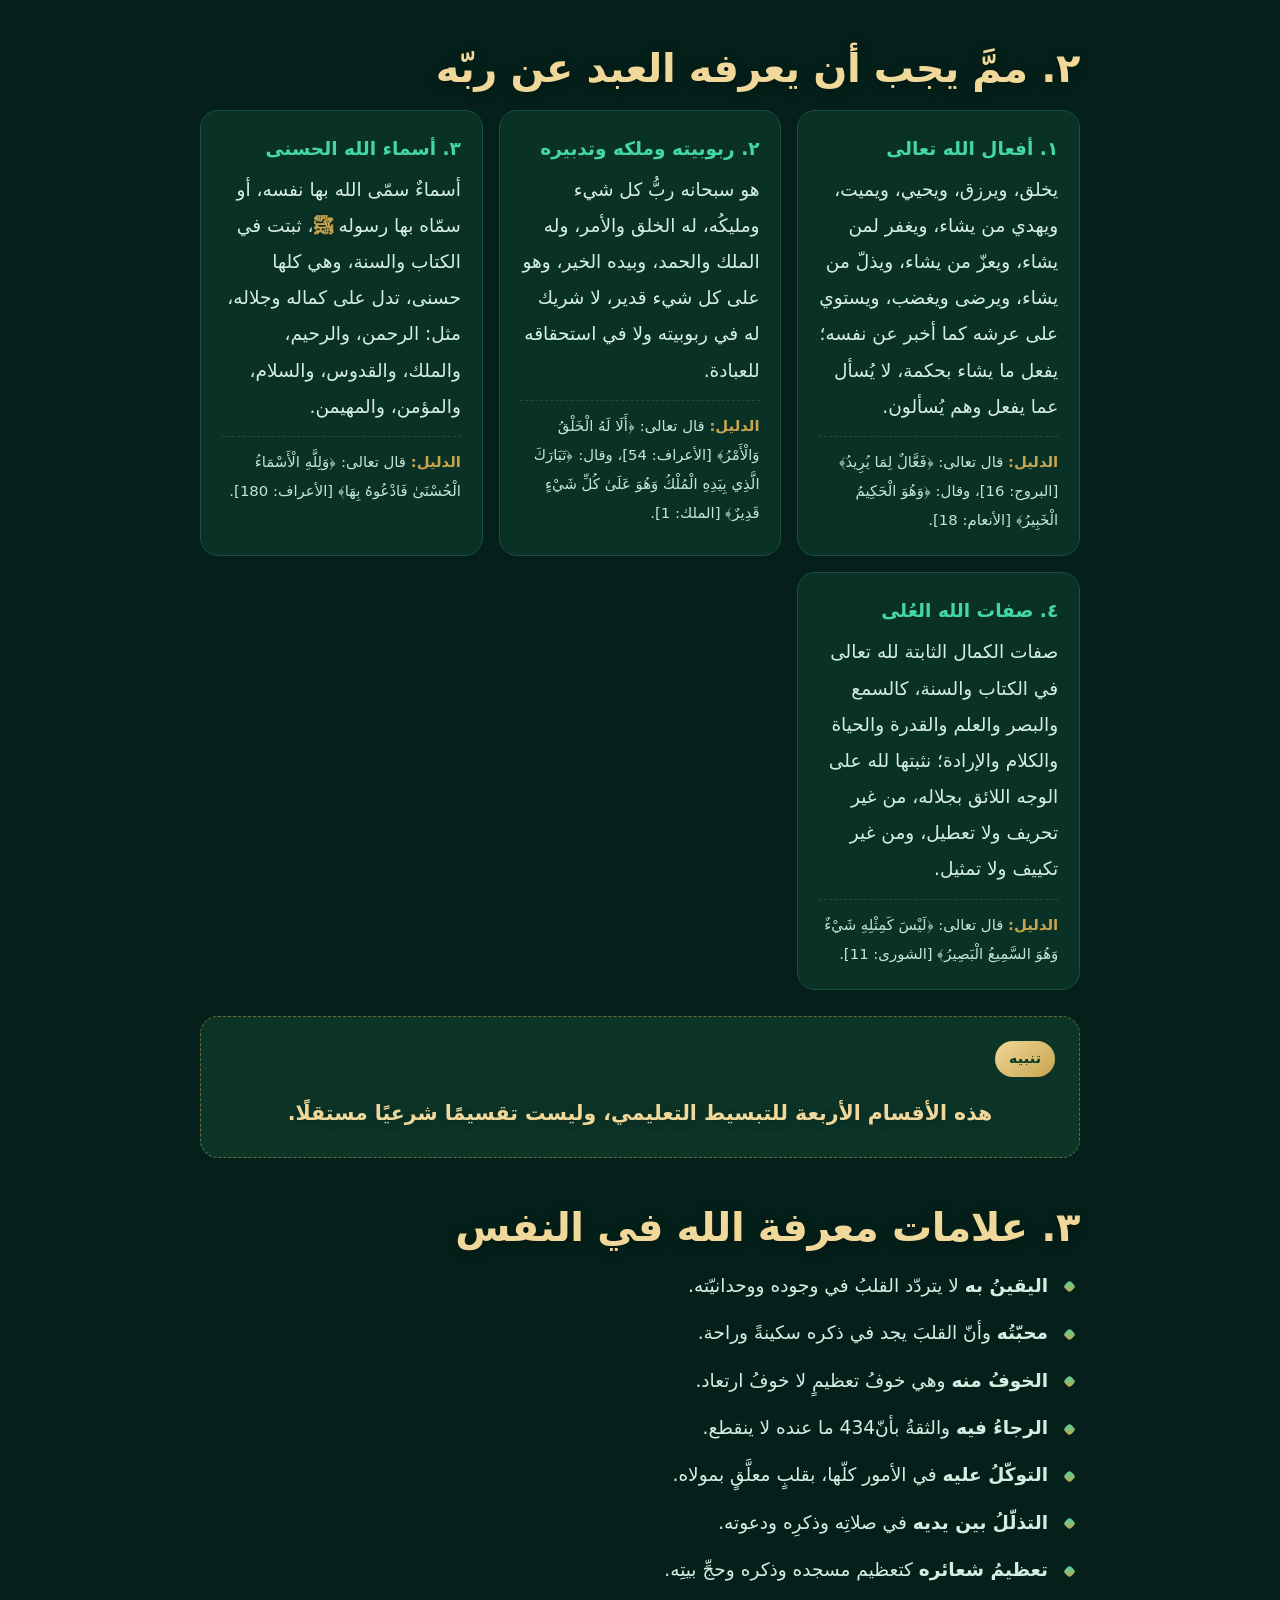
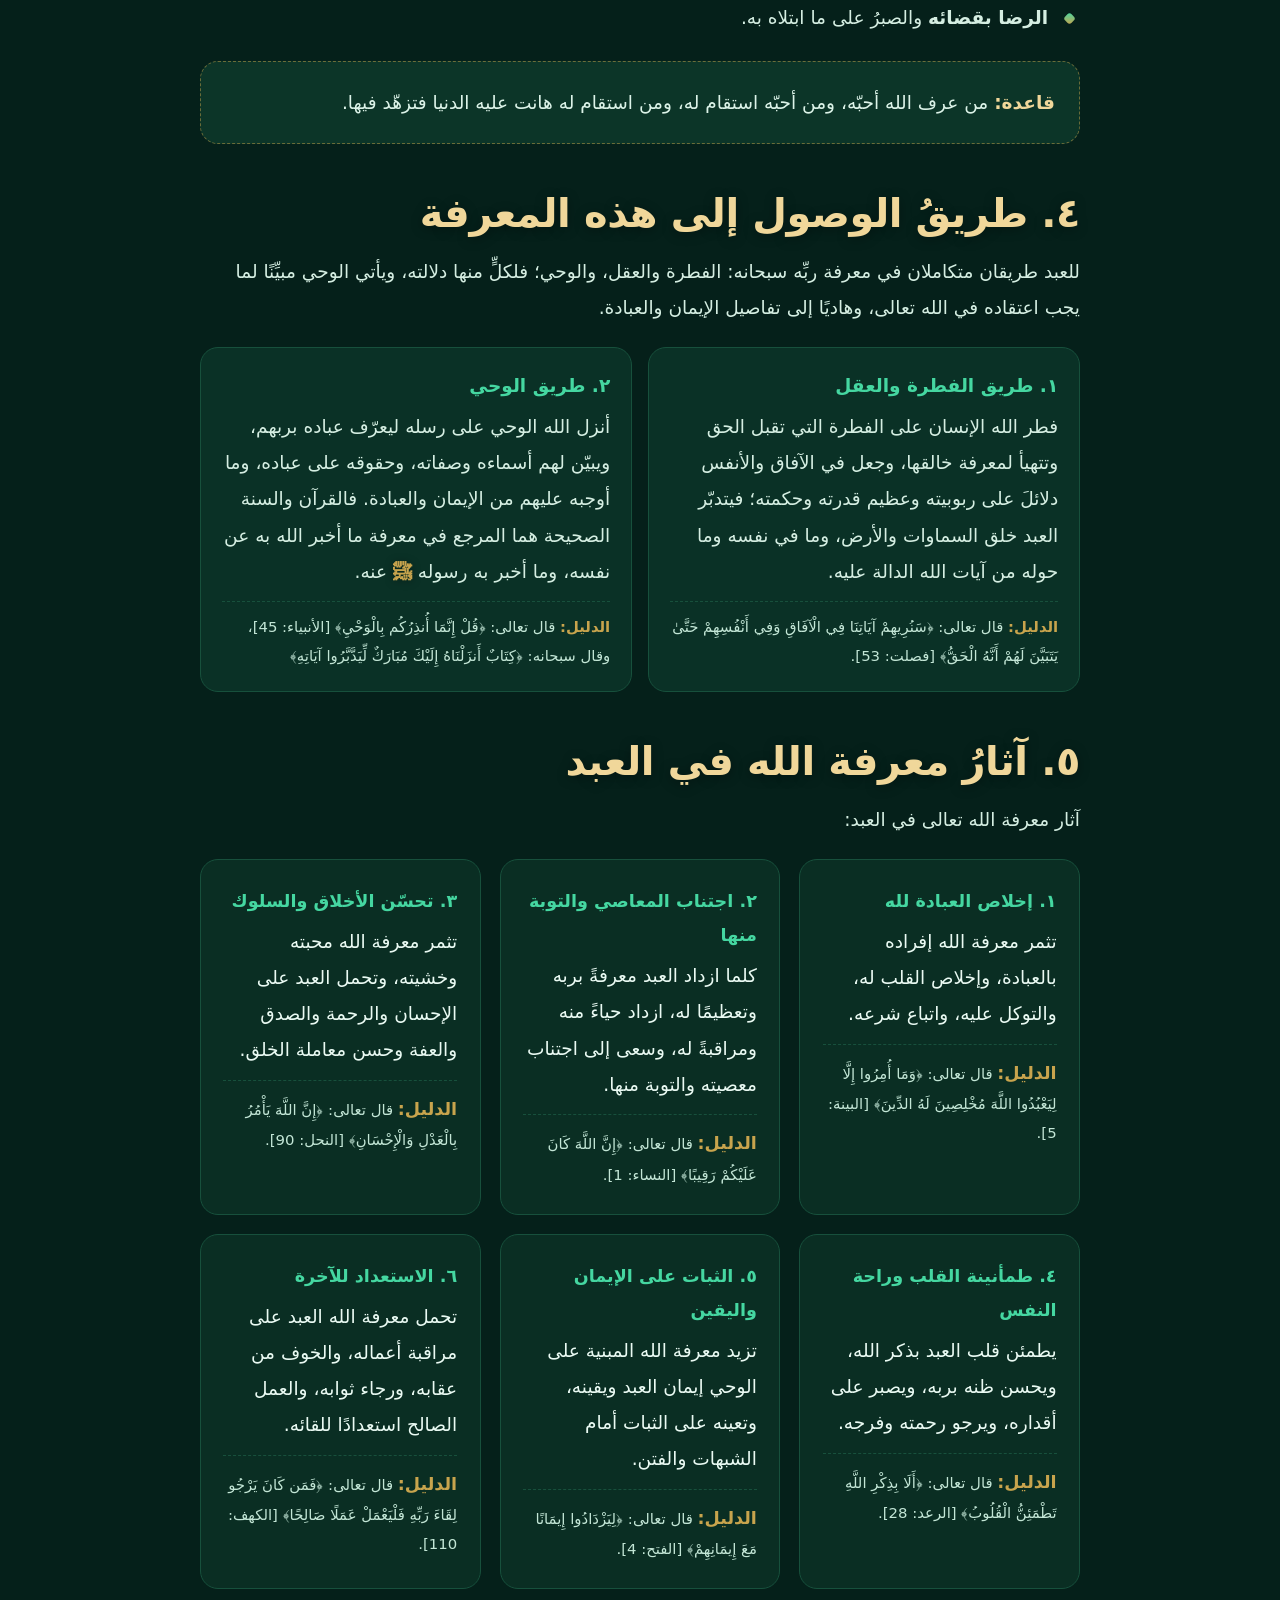
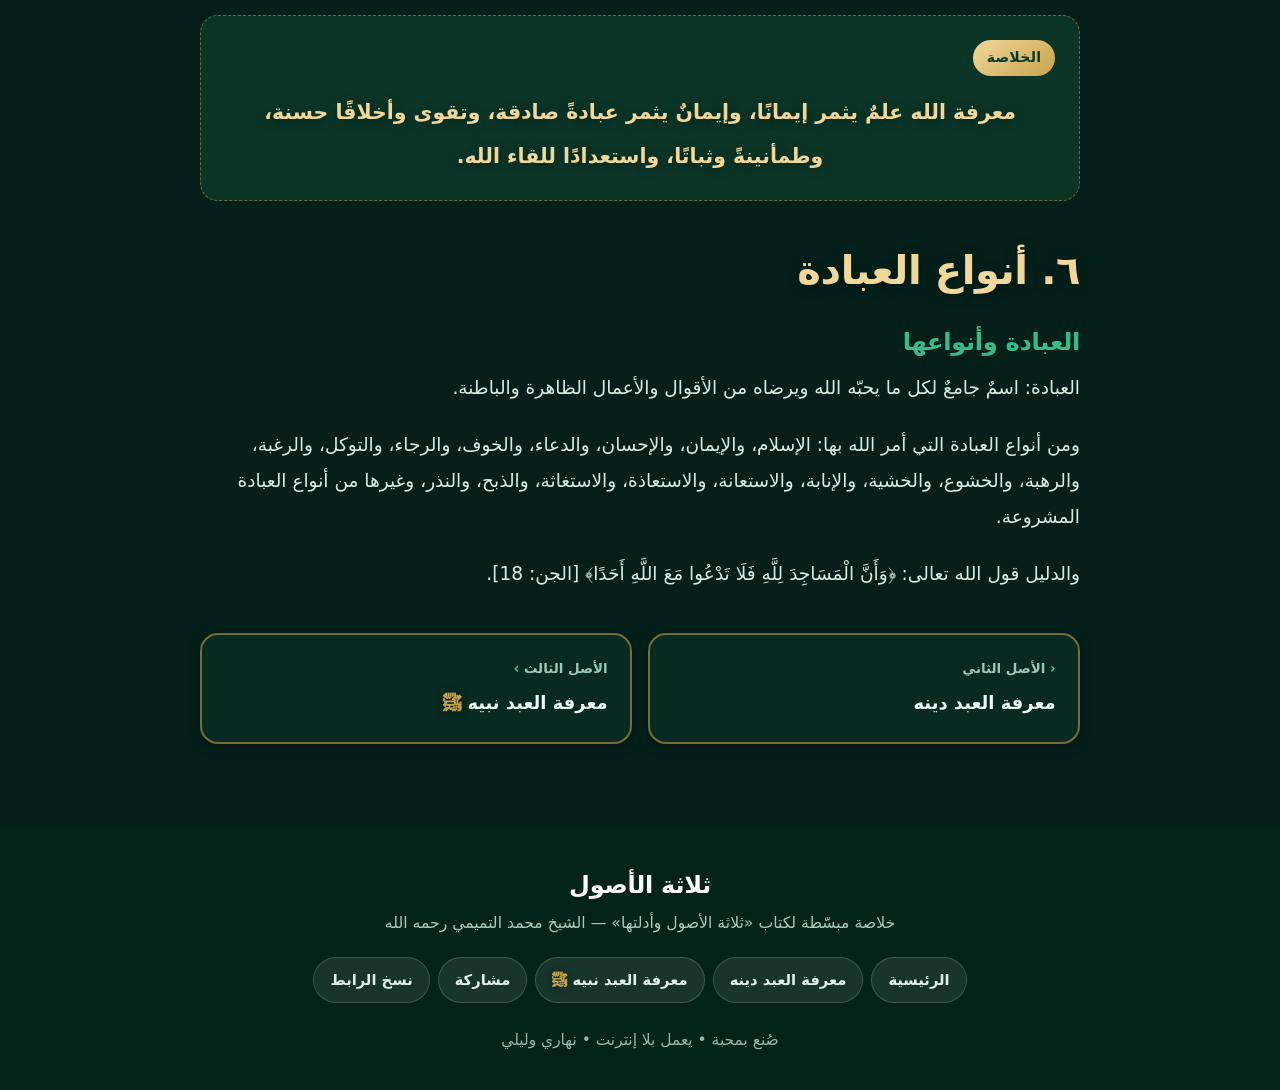
==== commit 5d19df6b: "حذف أسئلة التأمل من الصفحات الثلاث + إطار ذهبي لمربعات التنقل" ====
--- a/asl-1.html
+++ b/asl-1.html
@@ -243,18 +243,6 @@
     </section>
 
     <!-- تأمل -->
-    <section class="reflect reveal">
-      <h3>
-        <svg viewBox="0 0 24 24" style="width:24px;height:24px;fill:none;stroke:var(--accent);stroke-width:1.9;stroke-linecap:round;stroke-linejoin:round" aria-hidden="true"><path d="M12 3a6 6 0 0 0-3.5 10.9c.6.5.9 1.2.9 1.9v.2h5.2v-.2c0-.7.3-1.4.9-1.9A6 6 0 0 0 12 3z"/><path d="M10 19h4M10.6 21.2h2.8"/></svg>
-        أسئلة للتأمّل الذاتي
-      </h3>
-      <ol>
-        <li>هل أعرف ربّي معرفةً تُترجمُها أفعالي، أم معرفةً على اللسان فقط؟</li>
-        <li>لو متُّ اليوم، كنتُ راضياً بما في عملي من معرفتي له؟</li>
-        <li>ما الاسم أو الصفة التي أحتاجُ اليوم أن أتوسّلَ بها إلى الله في دعائي؟</li>
-        <li>هل أعبدُ الله وحده، أم أشركُ به من لا يُحسِنُ صنعي معه؟</li>
-      </ol>
-    </section>
 
     <!-- التنقّل بين الصفحات -->
     <nav class="pager" aria-label="التنقل بين الأصول">
--- a/assets/css/styles.css
+++ b/assets/css/styles.css
@@ -891,12 +891,12 @@
 .pager a {
   display: flex; flex-direction: column; gap: .25rem;
   padding: 1.3rem 1.4rem; border-radius: var(--r-md);
-  background: rgba(10, 46, 35, .8); border: 1px solid var(--line);
+  background: rgba(10, 46, 35, .8); border: 2px solid rgba(200, 164, 77, .55);
   box-shadow: var(--shadow-sm); color: var(--text);
   transition: transform var(--t), box-shadow var(--t), border-color var(--t), background-color var(--t);
 }
 .pager a:hover { background: rgba(16, 70, 52, .85); }
-.pager a:hover { transform: translateY(-6px); box-shadow: var(--shadow-md); border-color: var(--green-400); color: var(--text); }
+.pager a:hover { transform: translateY(-6px); box-shadow: var(--shadow-md); border-color: var(--gold-soft, #f0d79a); color: var(--text); }
 .pager a small { color: var(--muted); font-size: .84rem; font-weight: 700; }
 .pager a b { font-family: var(--font-display); font-size: 1.12rem; }
 .pager a.next { text-align: start; }
